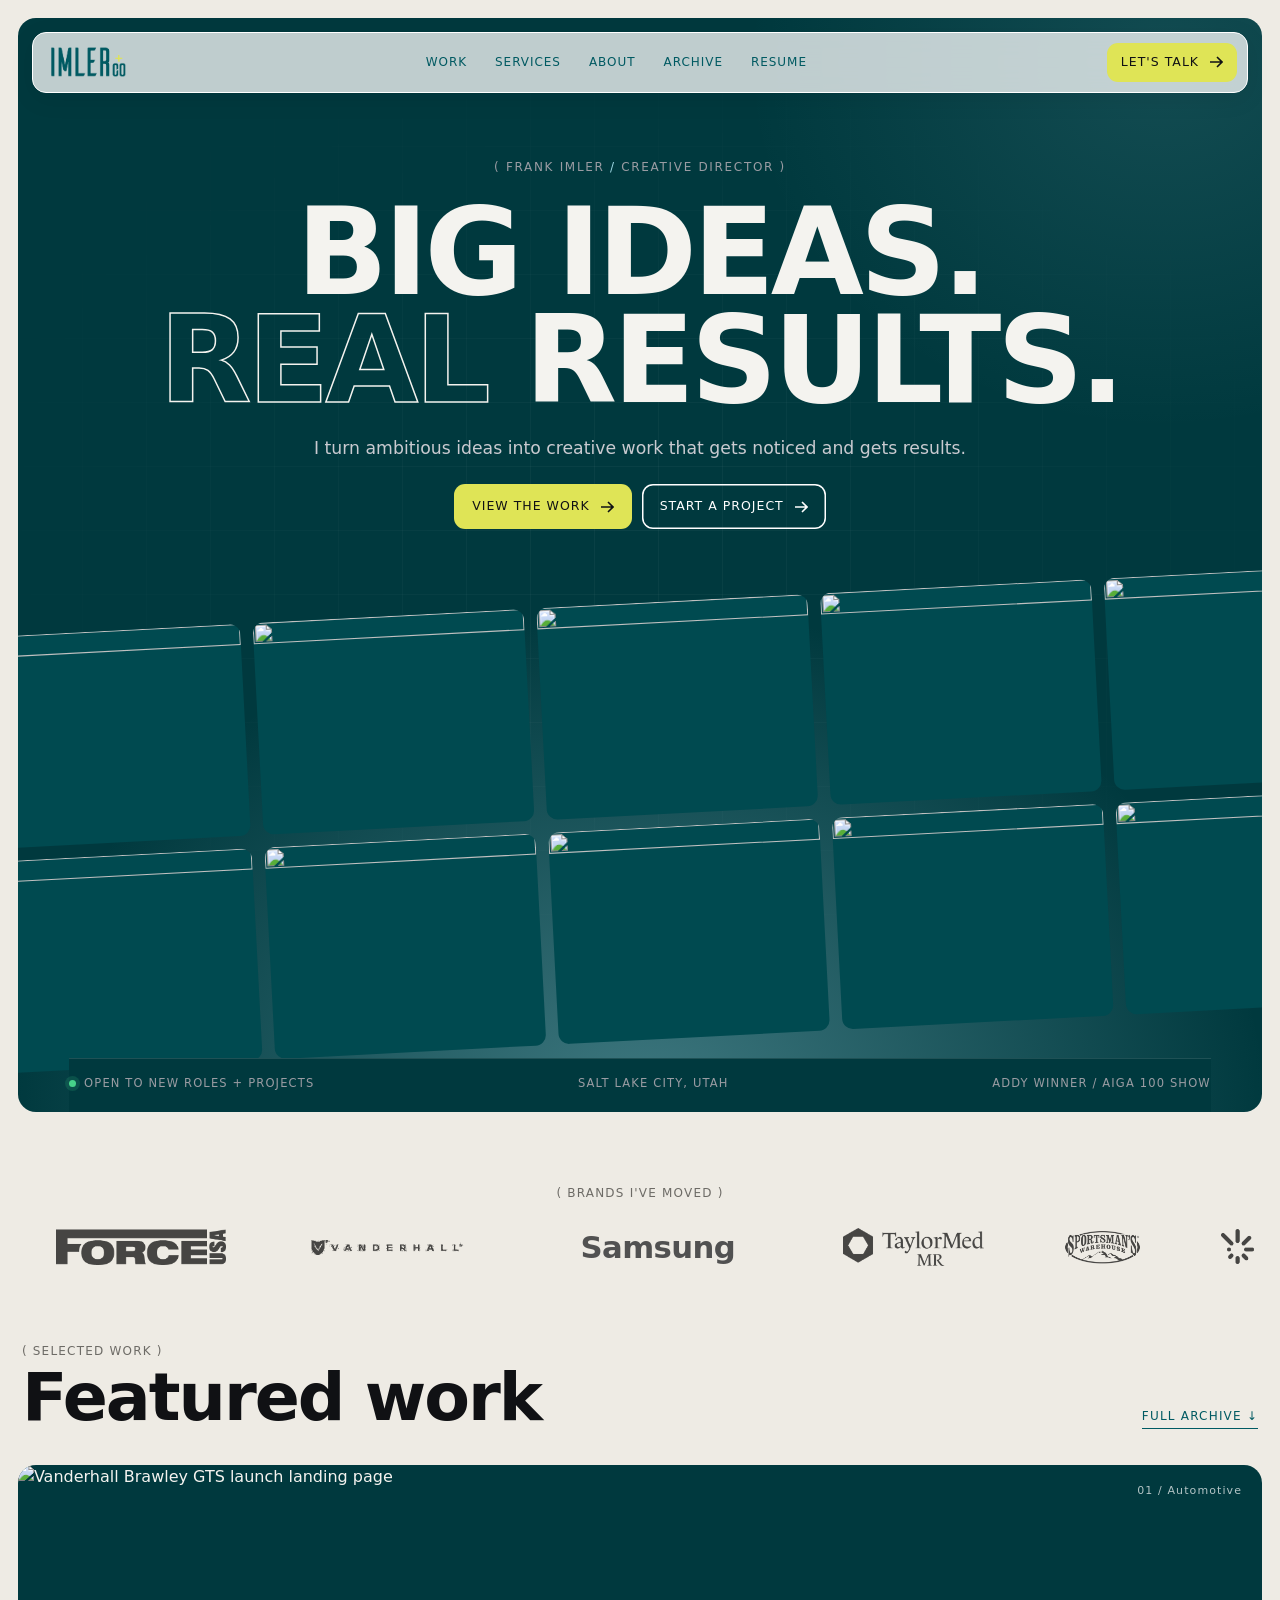
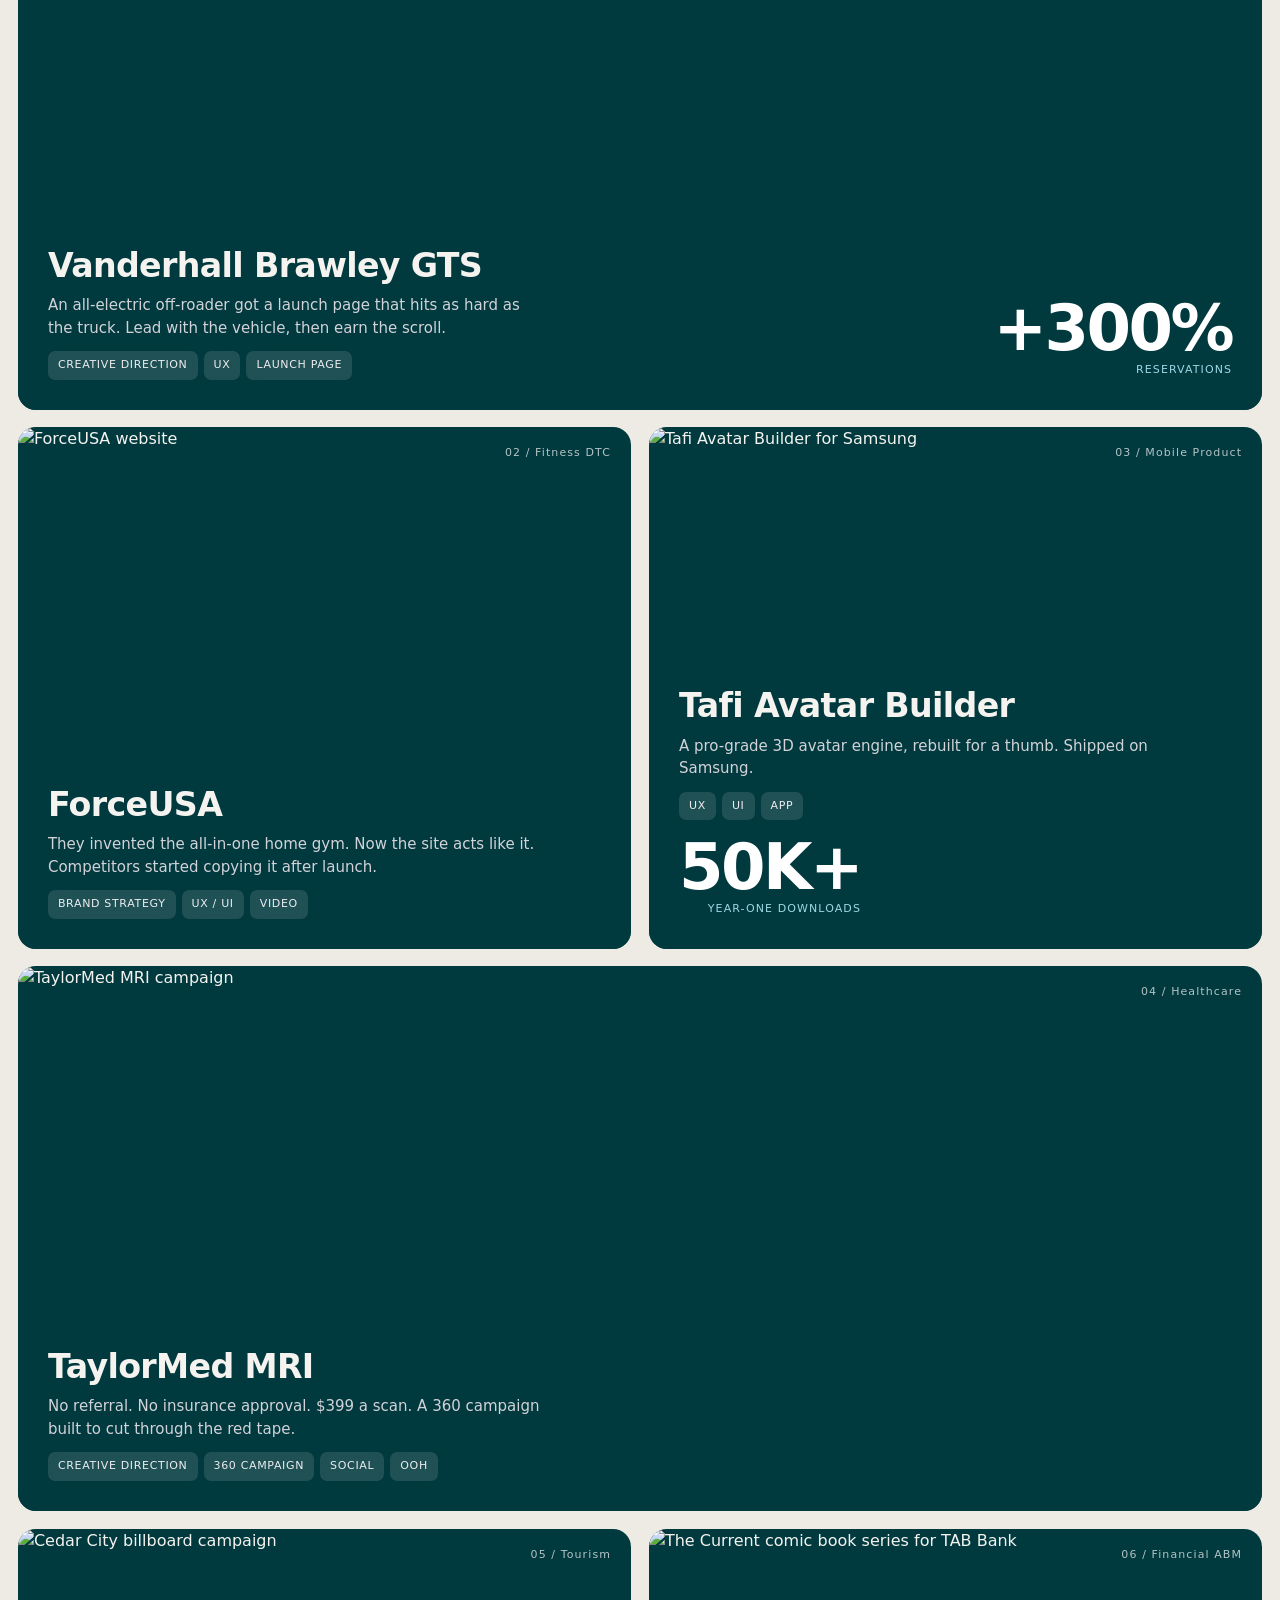
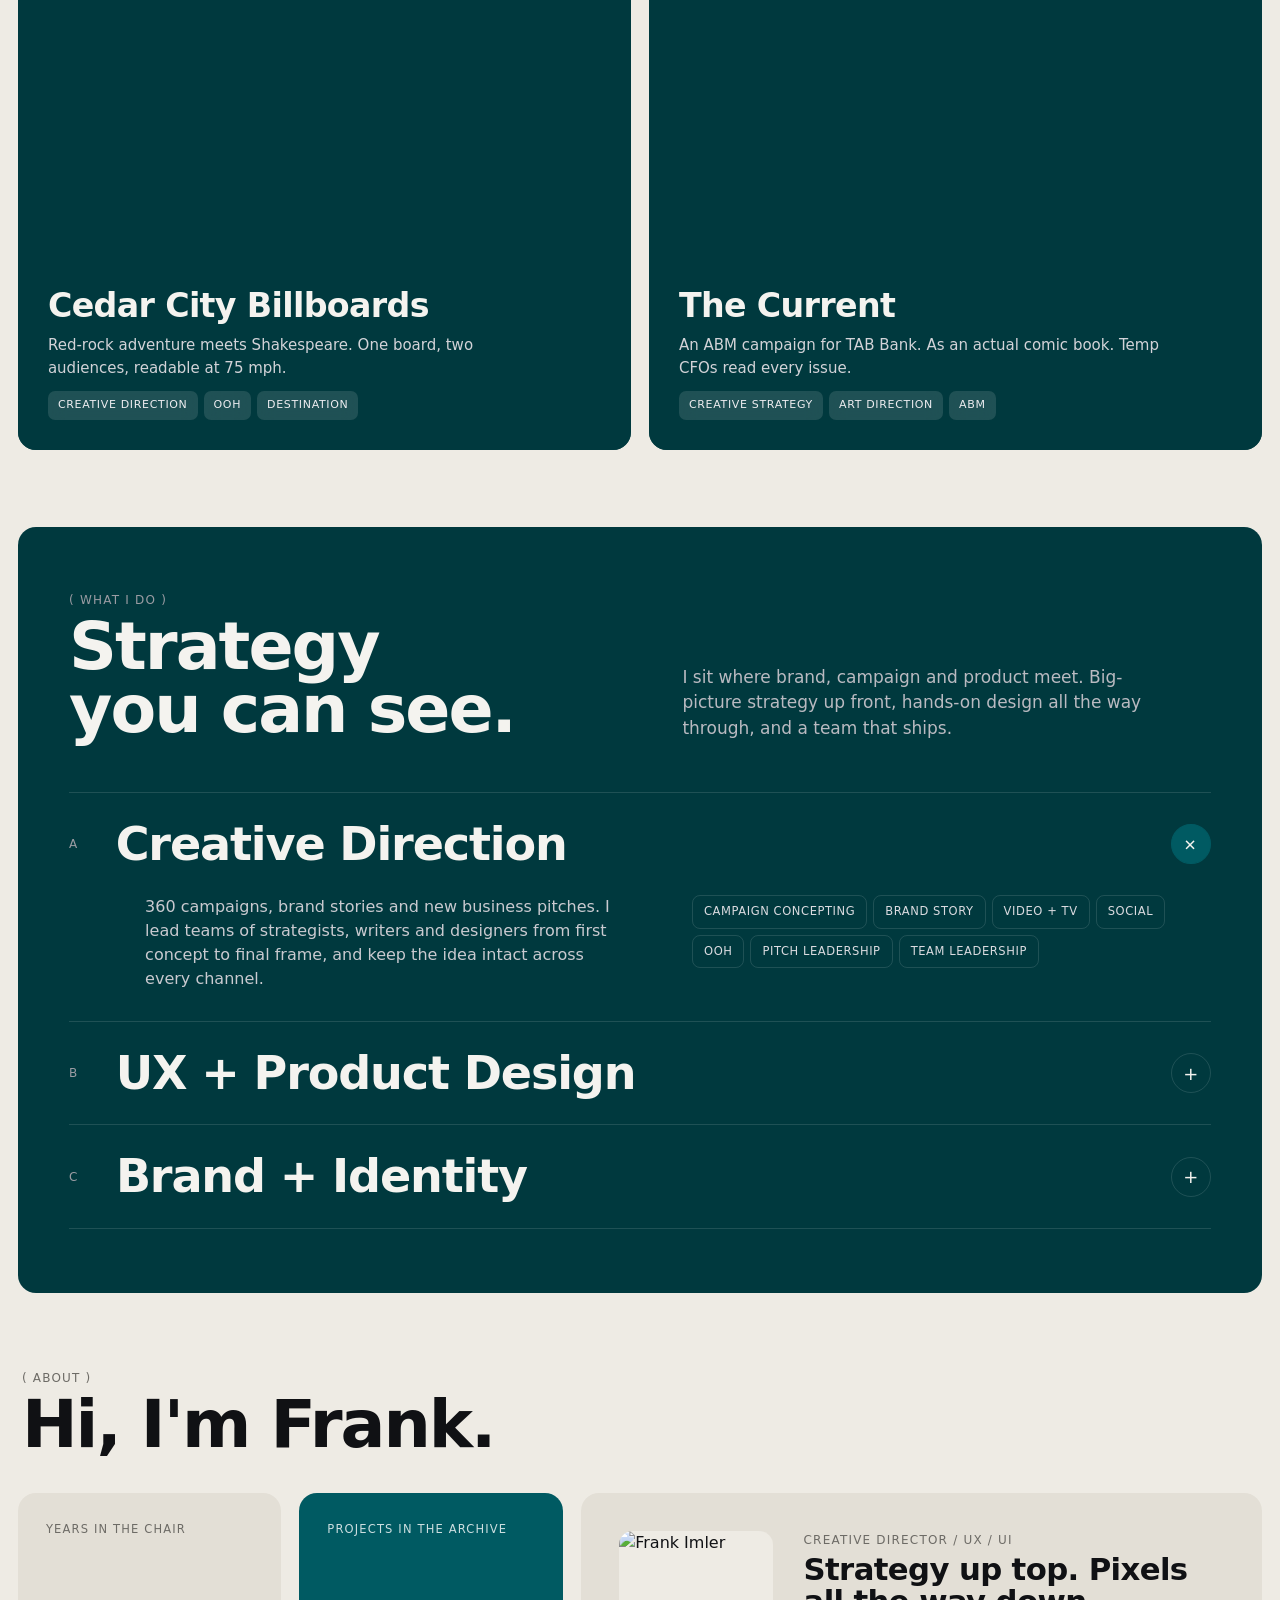
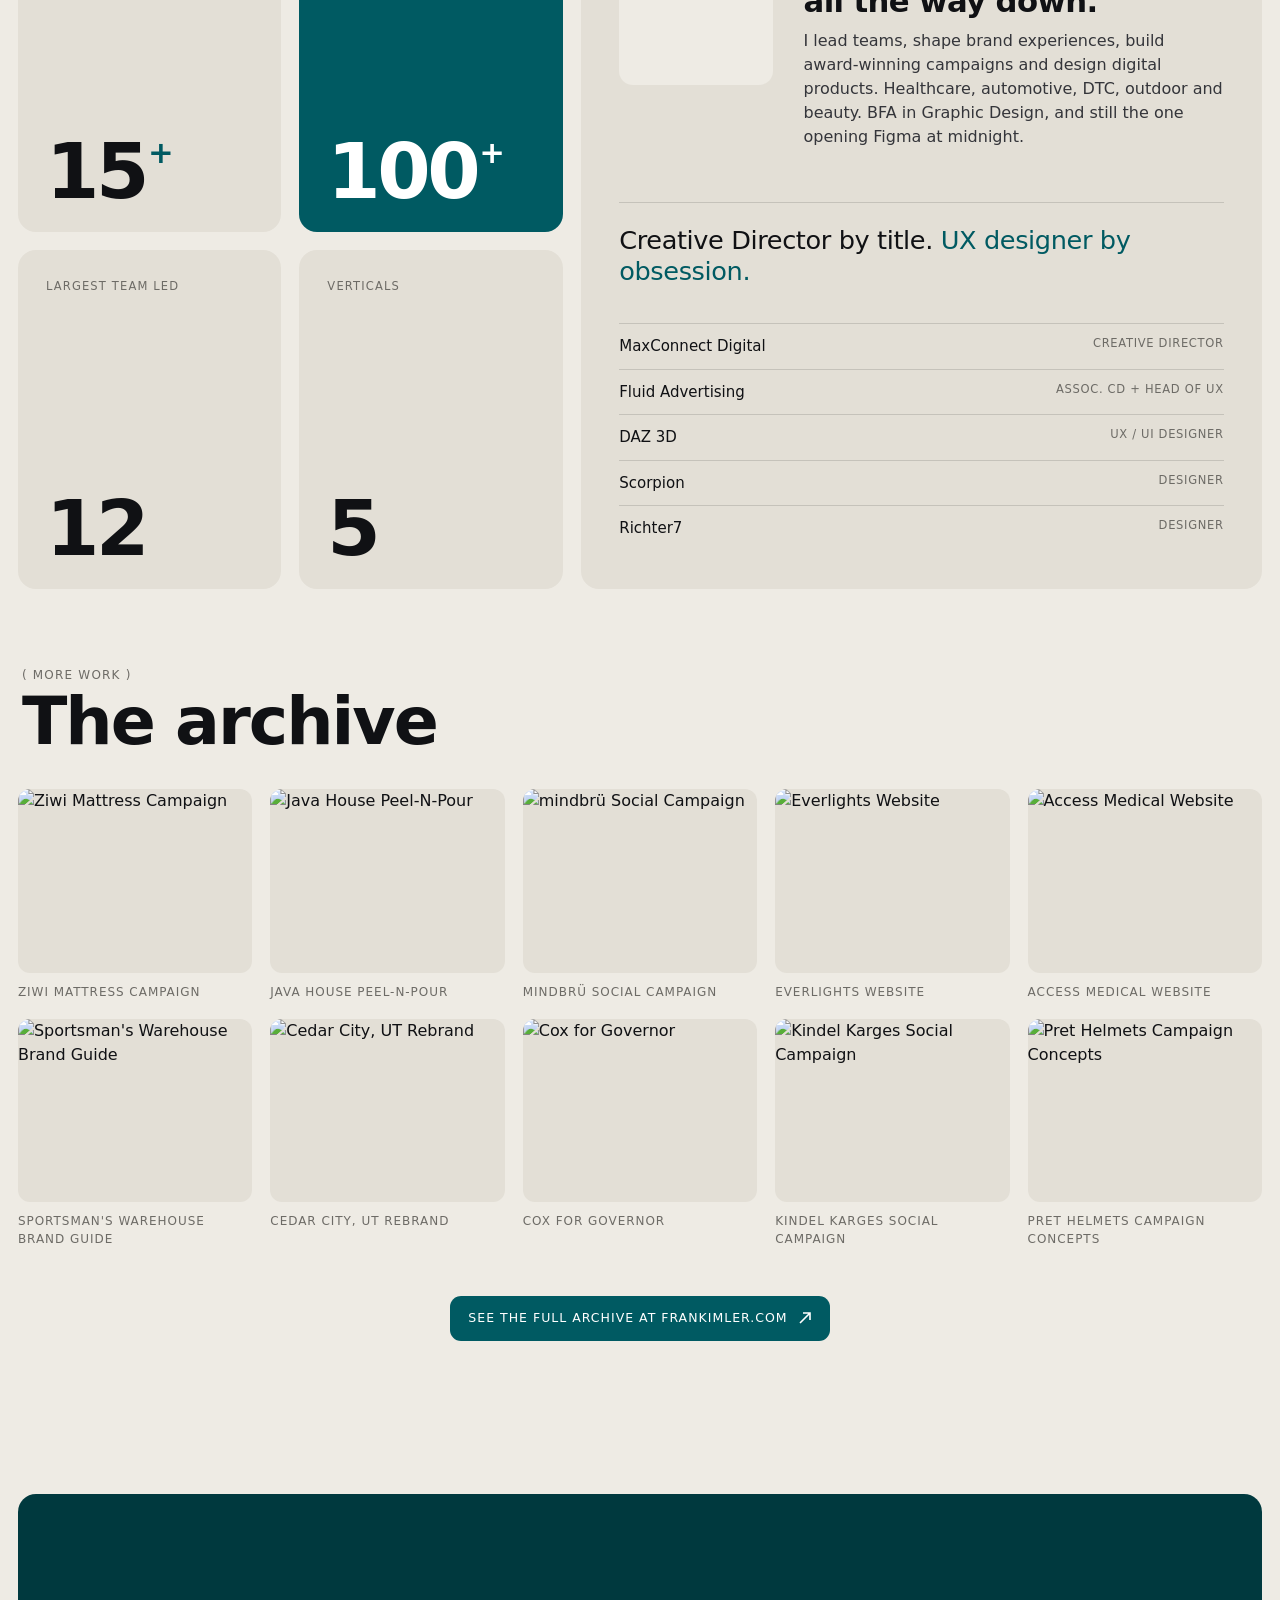
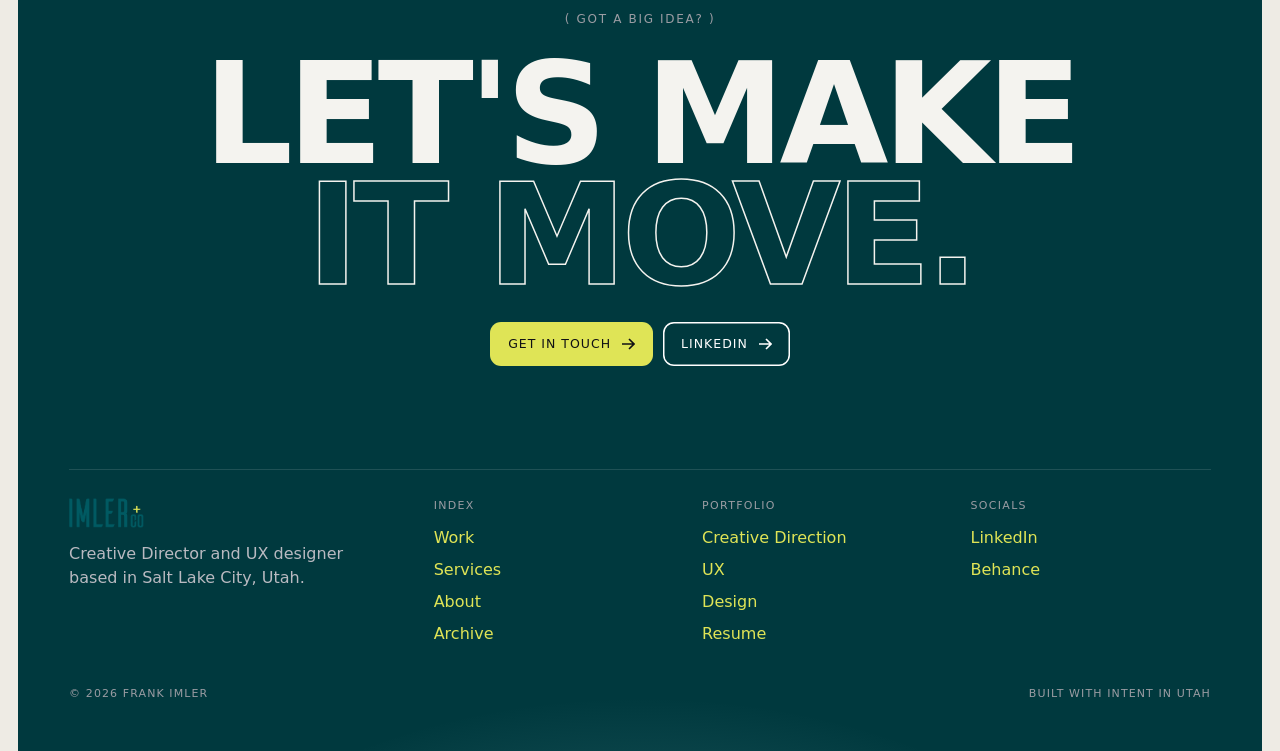
==== index.html @ 2531952c "added logo files and the code to link them" ====
<!doctype html>
<html lang="en">
<head>
<meta charset="utf-8">
<meta name="viewport" content="width=device-width, initial-scale=1, viewport-fit=cover">
<meta name="description" content="Frank Imler is a Creative Director and UX designer in Salt Lake City, Utah. 15 years of campaigns, brands and digital products that get noticed and get results.">
<meta property="og:title" content="Frank Imler | Creative Director">
<meta property="og:description" content="Creative Director by title. UX designer by obsession.">
<meta property="og:image" content="https://cdn.myportfolio.com/65f6d075-e6f2-4852-9a29-1ee21f913631/ee2ee1a8-1583-4fbf-bd57-a104ac03a319_rw_3840.png?h=fe2b06611091da2abce0e23ac92677e2">
<meta property="og:url" content="https://imler.co/">
<meta name="twitter:card" content="summary_large_image">
<link rel="canonical" href="https://imler.co/">
<title>Frank Imler | Creative Director</title>
<link rel="stylesheet" href="https://use.typekit.net/dma4zju.css">
<link rel="stylesheet" href="styles.css">
</head>
<body>

<div class="wrap">

<!-- NAV -->
<nav class="nav" aria-label="Primary">
  <a href="#top" class="logo"><img src="imlerco_logo.png" alt="Imler + Co"></a>
  <ul>
    <li><a href="#work">Work</a></li>
    <li><a href="#services">Services</a></li>
    <li><a href="#about">About</a></li>
    <li><a href="#archive">Archive</a></li>
    <li><a href="resume/">Resume</a></li>
  </ul>
  <div class="nav-right">
    <a class="btn btn-light" href="letstalk/">Let's talk <svg viewBox="0 0 14 14" fill="none"><path d="M1 7h12M8 2l5 5-5 5" stroke="currentColor" stroke-width="1.6"/></svg></a>
    <button class="menu-btn" type="button" aria-expanded="false" aria-controls="mnav" aria-label="Open menu"><span></span><span></span></button>
  </div>
  <div class="mnav" id="mnav">
    <a href="#work">Work</a>
    <a href="#archive">Archive</a>
    <a href="resume/">Resume</a>
  </div>
</nav>

<!-- HERO -->
<header class="hero" id="top">

  <div class="hero-copy">
    <div class="bracket">( Frank Imler <b>/</b> Creative Director )</div>
    <h1>Big ideas.<br><em>Real</em> results.</h1>
    <p class="hero-sub one-line">I turn ambitious ideas into creative work that gets noticed and gets results.</p>
    <div class="hero-ctas">
      <a class="btn btn-light" href="#work">View the work <svg viewBox="0 0 14 14" fill="none"><path d="M1 7h12M8 2l5 5-5 5" stroke="currentColor" stroke-width="1.6"/></svg></a>
      <a class="btn btn-outline" href="letstalk/">Start a project <svg viewBox="0 0 14 14" fill="none"><path d="M1 7h12M8 2l5 5-5 5" stroke="currentColor" stroke-width="1.6"/></svg></a>
    </div>
  </div>

  <div class="reel" aria-hidden="true">
    <div class="strip" id="stripA"></div>
    <div class="strip rev" id="stripB"></div>
  </div>

  <div class="hero-foot">
    <span><i class="dot"></i>Open to new roles + projects</span>
    <span>Salt Lake City, Utah</span>
    <span>ADDY Winner / AIGA 100 Show</span>
  </div>
</header>

<!-- CLIENTS -->
<section class="clients" aria-label="Clients">
  <div class="label">( Brands I've moved )</div>
  <div class="names" id="names"></div>
</section>

<!-- FEATURED -->
<section class="sec" id="work" style="padding-top:0">
  <div class="sec-head">
    <div><div class="label">( Selected work )</div><h2>Featured work</h2></div>
    <a class="link-arrow" href="#archive">Full archive ↓</a>
  </div>

  <div class="cards">
    <a class="card" href="vanderhall/">
      <img src="https://cdn.myportfolio.com/65f6d075-e6f2-4852-9a29-1ee21f913631/ee2ee1a8-1583-4fbf-bd57-a104ac03a319_rw_3840.png?h=fe2b06611091da2abce0e23ac92677e2" alt="Vanderhall Brawley GTS launch landing page">
      <span class="card-num">01 / Automotive</span>
      <div class="card-body">
        <div class="card-meta">
          <h3>Vanderhall Brawley GTS</h3>
          <p>An all-electric off-roader got a launch page that hits as hard as the truck. Lead with the vehicle, then earn the scroll.</p>
          <div class="tags"><span class="tag">Creative Direction</span><span class="tag">UX</span><span class="tag">Launch Page</span></div>
        </div>
        <div class="result"><b>+300%</b><span>Reservations</span></div>
      </div>
    </a>

    <div class="pair">
      <a class="card" href="forceusa/">
        <img loading="lazy" src="https://cdn.myportfolio.com/65f6d075-e6f2-4852-9a29-1ee21f913631/74b49c06-86b9-4c7d-ae60-f8f215ef1e56_rw_3840.jpg?h=d9a8484be48aba2dc30fe5a6ae9ffe6d" alt="ForceUSA website">
        <span class="card-num">02 / Fitness DTC</span>
        <div class="card-body"><div class="card-meta">
          <h3>ForceUSA</h3>
          <p>They invented the all-in-one home gym. Now the site acts like it. Competitors started copying it after launch.</p>
          <div class="tags"><span class="tag">Brand Strategy</span><span class="tag">UX / UI</span><span class="tag">Video</span></div>
        </div></div>
      </a>
      <a class="card" href="tafi/">
        <img loading="lazy" src="https://cdn.myportfolio.com/65f6d075-e6f2-4852-9a29-1ee21f913631/5c852998-623c-480f-b091-44adb7156472_rw_1920.png?h=8ed486d4b87af033de43b112541d01f6" alt="Tafi Avatar Builder for Samsung">
        <span class="card-num">03 / Mobile Product</span>
        <div class="card-body">
          <div class="card-meta">
            <h3>Tafi Avatar Builder</h3>
            <p>A pro-grade 3D avatar engine, rebuilt for a thumb. Shipped on Samsung.</p>
            <div class="tags"><span class="tag">UX</span><span class="tag">UI</span><span class="tag">App</span></div>
          </div>
          <div class="result"><b>50K+</b><span>Year-one downloads</span></div>
        </div>
      </a>
    </div>

    <a class="card" href="taylormed/">
      <img loading="lazy" src="https://cdn.myportfolio.com/65f6d075-e6f2-4852-9a29-1ee21f913631/819c0127-2d84-4428-8cc4-4a781ab9bc91_rw_3840.jpg?h=6d73da6df7bf751f792dd6ba2074abef" alt="TaylorMed MRI campaign">
      <span class="card-num">04 / Healthcare</span>
      <div class="card-body"><div class="card-meta">
        <h3>TaylorMed MRI</h3>
        <p>No referral. No insurance approval. $399 a scan. A 360 campaign built to cut through the red tape.</p>
        <div class="tags"><span class="tag">Creative Direction</span><span class="tag">360 Campaign</span><span class="tag">Social</span><span class="tag">OOH</span></div>
      </div></div>
    </a>

    <div class="pair">
      <a class="card" href="cedar-city/">
        <img loading="lazy" src="https://cdn.myportfolio.com/65f6d075-e6f2-4852-9a29-1ee21f913631/8cc8783a-9b95-4c05-8623-d133141d8556_rw_1920.jpg?h=723b184446f184aef2c7753ef27b7f37" alt="Cedar City billboard campaign">
        <span class="card-num">05 / Tourism</span>
        <div class="card-body"><div class="card-meta">
          <h3>Cedar City Billboards</h3>
          <p>Red-rock adventure meets Shakespeare. One board, two audiences, readable at 75 mph.</p>
          <div class="tags"><span class="tag">Creative Direction</span><span class="tag">OOH</span><span class="tag">Destination</span></div>
        </div></div>
      </a>
      <a class="card" href="the-current/">
        <img loading="lazy" src="https://cdn.myportfolio.com/65f6d075-e6f2-4852-9a29-1ee21f913631/51b61b88-f67f-4c26-a847-0f9741fdc1de_rw_3840.jpg?h=44bd0fc8c71895b6d9ca1bc9c299c052" alt="The Current comic book series for TAB Bank">
        <span class="card-num">06 / Financial ABM</span>
        <div class="card-body"><div class="card-meta">
          <h3>The Current</h3>
          <p>An ABM campaign for TAB Bank. As an actual comic book. Temp CFOs read every issue.</p>
          <div class="tags"><span class="tag">Creative Strategy</span><span class="tag">Art Direction</span><span class="tag">ABM</span></div>
        </div></div>
      </a>
    </div>
  </div>
</section>

<!-- SERVICES -->
<section class="services" id="services">
  <div class="svc-intro">
    <div><div class="label">( What I do )</div><h2>Strategy you can see.</h2></div>
    <p>I sit where brand, campaign and product meet. Big-picture strategy up front, hands-on design all the way through, and a team that ships.</p>
  </div>
  <div class="svc">
    <details open>
      <summary><span class="idx">A</span><h3>Creative Direction</h3><span class="plus" aria-hidden="true"></span></summary>
      <div class="svc-body">
        <p>360 campaigns, brand stories and new business pitches. I lead teams of strategists, writers and designers from first concept to final frame, and keep the idea intact across every channel.</p>
        <div class="caps"><span>Campaign Concepting</span><span>Brand Story</span><span>Video + TV</span><span>Social</span><span>OOH</span><span>Pitch Leadership</span><span>Team Leadership</span></div>
      </div>
    </details>
    <details>
      <summary><span class="idx">B</span><h3>UX + Product Design</h3><span class="plus" aria-hidden="true"></span></summary>
      <div class="svc-body">
        <p>Websites, apps and launch pages that make a business easier to understand, use and trust. Research first, then IA and wireframes, then UI that converts.</p>
        <div class="caps"><span>UX Research</span><span>Information Architecture</span><span>Wireframes</span><span>UI Design</span><span>Mobile Apps</span><span>Conversion</span></div>
      </div>
    </details>
    <details>
      <summary><span class="idx">C</span><h3>Brand + Identity</h3><span class="plus" aria-hidden="true"></span></summary>
      <div class="svc-body">
        <p>Logos, visual systems and brand guides built to scale, from a city rebrand to a national retailer's guidelines.</p>
        <div class="caps"><span>Identity</span><span>Visual Systems</span><span>Brand Guides</span><span>Packaging</span><span>Motion + Kinetic Type</span></div>
      </div>
    </details>
  </div>
</section>

<!-- ABOUT -->
<section class="sec" id="about">
  <div class="sec-head"><div><div class="label">( About )</div><h2>Hi, I'm Frank.</h2></div></div>
  <div class="about">
    <div class="stats">
      <div class="stat"><span>Years in the chair</span><b>15<sup>+</sup></b></div>
      <div class="stat accent"><span>Projects in the archive</span><b>100<sup>+</sup></b></div>
      <div class="stat"><span>Largest team led</span><b>12</b></div>
      <div class="stat"><span>Verticals</span><b>5</b></div>
    </div>
    <div class="bio">
      <img loading="lazy" src="https://cdn.myportfolio.com/65f6d075-e6f2-4852-9a29-1ee21f913631/983d845c-6261-4133-80e8-29589363e7a6_rw_3840.png?h=a3eac7e05aa65904dcb04225cd562825" alt="Frank Imler">
      <div>
        <div class="label">Creative Director / UX / UI</div>
        <h3>Strategy up top. Pixels all the way down.</h3>
        <p>I lead teams, shape brand experiences, build award-winning campaigns and design digital products. Healthcare, automotive, DTC, outdoor and beauty. BFA in Graphic Design, and still the one opening Figma at midnight.</p>
      </div>
      <blockquote>Creative Director by title. <em>UX designer by obsession.</em></blockquote>
      <div class="history">
        <div><span>MaxConnect Digital</span><span>Creative Director</span></div>
        <div><span>Fluid Advertising</span><span>Assoc. CD + Head of UX</span></div>
        <div><span>DAZ 3D</span><span>UX / UI Designer</span></div>
        <div><span>Scorpion</span><span>Designer</span></div>
        <div><span>Richter7</span><span>Designer</span></div>
      </div>
    </div>
  </div>
</section>

<!-- ARCHIVE -->
<section class="sec" id="archive" style="padding-top:0">
  <div class="sec-head">
    <div><div class="label">( More work )</div><h2>The archive</h2></div>
  </div>
  <div class="arch-grid">
    <figure><img loading="lazy" src="https://cdn.myportfolio.com/65f6d075-e6f2-4852-9a29-1ee21f913631/7c46453c-cf9e-4b06-9bfe-9cf22c67b23c_carw_202x158x5120.jpg?h=58bda9da4e921dc74d729e7e09792450" alt="Ziwi Mattress Campaign"><figcaption>Ziwi Mattress Campaign</figcaption></figure>
    <figure><img loading="lazy" src="https://cdn.myportfolio.com/65f6d075-e6f2-4852-9a29-1ee21f913631/d9965c88-48fd-4ebb-880c-fad925f49cd1_carw_202x158x5120.png?h=38f7a1243182d274d24a52d6c5568708" alt="Java House Peel-N-Pour"><figcaption>Java House Peel-N-Pour</figcaption></figure>
    <figure><img loading="lazy" src="https://cdn.myportfolio.com/65f6d075-e6f2-4852-9a29-1ee21f913631/4cdbfac2-a9d5-4d0d-8ce5-d5455098ace6_carw_202x158x5120.jpg?h=05fd33e5916164edd27f24fc3fb29141" alt="mindbrü Social Campaign"><figcaption>mindbrü Social Campaign</figcaption></figure>
    <figure><img loading="lazy" src="https://cdn.myportfolio.com/65f6d075-e6f2-4852-9a29-1ee21f913631/681bae63-31c6-4343-8611-cffbc6abb4e1_carw_202x158x5120.jpg?h=f5002ee92e9760514c9af2b0f097956e" alt="Everlights Website"><figcaption>Everlights Website</figcaption></figure>
    <figure><img loading="lazy" src="https://cdn.myportfolio.com/65f6d075-e6f2-4852-9a29-1ee21f913631/971ab7fc-999b-4a38-a0c7-12f7cf2f3130_carw_202x158x5120.jpg?h=d92f1e8fe1558d0e75db242eab92491e" alt="Access Medical Website"><figcaption>Access Medical Website</figcaption></figure>
    <figure><img loading="lazy" src="https://cdn.myportfolio.com/65f6d075-e6f2-4852-9a29-1ee21f913631/b6262cab-0d9b-41a9-90ad-61533541c852_carw_202x158x5120.jpg?h=c269ff82cc6652b5e27fd445c676581a" alt="Sportsman&#x27;s Warehouse Brand Guide"><figcaption>Sportsman&#x27;s Warehouse Brand Guide</figcaption></figure>
    <figure><img loading="lazy" src="https://cdn.myportfolio.com/65f6d075-e6f2-4852-9a29-1ee21f913631/9111e093-24dd-49d5-8a98-86c22dab118f_carw_202x158x5120.png?h=c76c52cadc8e18ef46aa555a7e3565c8" alt="Cedar City, UT Rebrand"><figcaption>Cedar City, UT Rebrand</figcaption></figure>
    <figure><img loading="lazy" src="https://cdn.myportfolio.com/65f6d075-e6f2-4852-9a29-1ee21f913631/4bafc22d-d0c8-415f-a18c-582cb2c12683_carw_202x158x5120.jpg?h=42d0e7ed9deea739544aea52eabf9267" alt="Cox for Governor"><figcaption>Cox for Governor</figcaption></figure>
    <figure><img loading="lazy" src="https://cdn.myportfolio.com/65f6d075-e6f2-4852-9a29-1ee21f913631/c231898c-4580-4652-8a7e-599ed05cc8fe_carw_202x158x5120.jpg?h=2a232b3ed040eb7fecafcef51a698747" alt="Kindel Karges Social Campaign"><figcaption>Kindel Karges Social Campaign</figcaption></figure>
    <figure><img loading="lazy" src="https://cdn.myportfolio.com/65f6d075-e6f2-4852-9a29-1ee21f913631/ff5cde4e-c417-4a52-afcc-477a6d11771c_carw_202x158x5120.jpg?h=d860a0c54fbbf492b97fe9260b0cbe52" alt="Pret Helmets Campaign Concepts"><figcaption>Pret Helmets Campaign Concepts</figcaption></figure>
  </div>
  <div class="arch-cta"><a class="btn" href="https://frankimler.com" target="_blank" rel="noopener">See the full archive at frankimler.com <svg viewBox="0 0 14 14" fill="none"><path d="M2 12L12 2M5 2h7v7" stroke="currentColor" stroke-width="1.6"/></svg></a></div>
</section>

<!-- CTA -->
<footer class="cta" id="contact">
  <div class="cta-big">
    <div class="bracket">( Got a big idea? )</div>
    <h2>Let's make<span>it move.</span></h2>
    <div class="hero-ctas">
      <a class="btn btn-light" href="letstalk/">Get in touch <svg viewBox="0 0 14 14" fill="none"><path d="M1 7h12M8 2l5 5-5 5" stroke="currentColor" stroke-width="1.6"/></svg></a>
      <a class="btn btn-outline" href="https://www.linkedin.com/in/fimler/" target="_blank" rel="noopener">LinkedIn <svg viewBox="0 0 14 14" fill="none"><path d="M1 7h12M8 2l5 5-5 5" stroke="currentColor" stroke-width="1.6"/></svg></a>
    </div>
  </div>
  <div class="foot">
    <div><a href="#top" class="logo" style="margin-bottom:14px"><img src="imlerco_logo.png" alt="Imler + Co"></a><p>Creative Director and UX designer based in Salt Lake City, Utah.</p></div>
    <div><h5>Index</h5><ul><li><a href="#work">Work</a></li><li><a href="#services">Services</a></li><li><a href="#about">About</a></li><li><a href="#archive">Archive</a></li></ul></div>
    <div><h5>Portfolio</h5><ul><li><a href="https://frankimler.myportfolio.com/work" target="_blank" rel="noopener">Creative Direction</a></li><li><a href="https://frankimler.myportfolio.com/ux" target="_blank" rel="noopener">UX</a></li><li><a href="https://frankimler.myportfolio.com/copy-of-creative-direction" target="_blank" rel="noopener">Design</a></li><li><a href="resume/">Resume</a></li></ul></div>
    <div><h5>Socials</h5><ul><li><a href="https://www.linkedin.com/in/fimler/" target="_blank" rel="noopener">LinkedIn</a></li><li><a href="https://www.behance.net/imler" target="_blank" rel="noopener">Behance</a></li></ul></div>
  </div>
  <div class="copy"><span>© 2026 Frank Imler</span><span>Built with intent in Utah</span></div>
</footer>
</div>

<script>
const B='https://cdn.myportfolio.com/65f6d075-e6f2-4852-9a29-1ee21f913631/';
const S='https://frankimler.myportfolio.com/';
const C='_carw_202x158x5120.';
// [slug, title, uuid, ext, hash]
const CD=[
["ziwi-mattress-campaign","Ziwi Mattress Campaign","7c46453c-cf9e-4b06-9bfe-9cf22c67b23c","jpg","58bda9da4e921dc74d729e7e09792450"],
["taylormed-social-campaign","TaylorMed Social Campaign","c7d4f11a-fb6b-44cb-ae3f-8fa3402159ea","jpg","dff6e0eebf33fcf16665a8e078d332bc"],
["kindle-karges-social-campaign","Kindel Karges Social Campaign","c231898c-4580-4652-8a7e-599ed05cc8fe","jpg","2a232b3ed040eb7fecafcef51a698747"],
["western-awakenings-social-campaign","Western Awakenings Social Campaign","bfd1876b-2d7e-4870-a26f-670514ef511f","jpg","831bb7ecf35f7bc40789d3246c0ab027"],
["mindbru","mindbrü Social Campaign","4cdbfac2-a9d5-4d0d-8ce5-d5455098ace6","jpg","05fd33e5916164edd27f24fc3fb29141"],
["relyte-campaign","ReLyte Campaign","afd8e4e7-f1e8-43cf-b9dc-256a23dbec97","jpg","2d4f3f7be7f8989998097b9094a488b0"],
["java-house-peel-n-pour","Java House Peel-N-Pour","d9965c88-48fd-4ebb-880c-fad925f49cd1","png","38f7a1243182d274d24a52d6c5568708"],
["riverton-chevy-river-video","Riverton Chevy River Video","2d67a462-5dd3-4a98-9ff0-41f4bbbbf001","png","faf8796dfe4954ec4afdc0ed12235771"],
["idaho-asphalt-legacy-video","Idaho Asphalt Legacy Video","e807d33f-f485-4d1c-b3bf-31a23db00947","png","d1b0ecfb9ca51f5a4654075240e15fe0"],
["acrd-lawsuit-video","ACRD Lawsuit Video","faa4fa93-c3ae-4f06-bb46-aa63abca2ba6","png","36a6eab17d990b292b6ae238a2529619"],
["a-core-50th","A-Core 50th","5e0dcfad-7198-4ee5-9374-6cb562a87355","png","f39d7c1a410ab95423e1bf9894fd8434"],
["cedar-city-billboards","Cedar City Billboards","48f754d2-166c-4b7b-a7f2-f550ad44d0a1","jpg","a969e203e50c1bcbcfa6f4cf09fb78d1"],
["defy-couch-spots","Defy Couch Spots","bfa25b36-cad1-41fa-9e2d-cfbb423ea152","png","afc0e46fecb01fa50c62730ae9694c25"],
["ed-kenley-rhinocebear","Ed Kenley Rhinocebear","3eb4178f-dfd8-47c0-bab8-cce34d3d3464","png","fe534822a1586c7a4279594c810a22d6"],
["utah-works","Utah Works","f4d0613e-6854-4d53-84ac-959821cc3bcd","jpg","6ad5b41bbe2e377074df68a65a412bab"],
["sportsmans-warehouse-hunting-video","Sportsman's Warehouse Hunting Video","1c72da03-4ff1-41a2-b7de-a4a9fa110ffa","png","004ff7a6dfc8f2f94b47cd61af3cd3dd"],
["pret-helmets-campaign-concepts","Pret Helmets Campaign Concepts","ff5cde4e-c417-4a52-afcc-477a6d11771c","jpg","d860a0c54fbbf492b97fe9260b0cbe52"],
["creminelli-campaign-concepts","Creminelli Campaign Concepts","4bc42821-3a61-4a63-8952-1420e8f5ca82","jpg","71bb63009dda12ef605eda79cffdf6d8"],
["snowbasin-proposal","Snowbasin Proposal","0429bac0-0438-4b70-a462-c78d4236aec9","jpg","fde56512bc656539b24de8a4cbcc6d89"],
["outdoor-innovation-show-ad-concepts","Outdoor Innovation Show Ad Concepts","8f29d560-f8cb-40ec-ac53-a9a39d8a4a24","jpg","bf8eda2e8db62a59762ff1af891f61a8"],
["ed-kenley-ford-2017-billboards","Ed Kenley Ford 2017 Billboards","731e0684-a58f-4e5a-a384-00c1c01e0403","png","1f79c1791a068450cac2678ed45b8642"],
["ed-kenley-ford-advertising-1","Ed Kenley Ford Advertising","bc96eb19-7ac4-457d-9fea-e741432db0dc","png","195889d727b61011674ec9eef1a25057"],
["ed-kenley-ford-2017-tv-campaign","Ed Kenley Ford 2017 TV Campaign","efde01bc-720d-45ac-989e-6e548330cd06","png","dcc70d9688f5460b335cc19ad8182747"],
["ed-kenley-ford-2016-tv-spots","Ed Kenley Ford 2016 TV Spots","f29a2219-3e5c-4e61-b50c-cc7e2aa9a7d6","png","2eca37477aeb9cdbd3aaa420585aae39"],
["klymit-2015-ad-campaign","Klymit 2015 Ad Campaign","9d12dd2b-e879-477b-a1a7-b9af6935100c","jpg","37a076463f56860ac042b50c5943850f"],
["advancedcfo-ad","AdvancedCFO Ad","e99c70ee-80c8-4af4-918c-cb79f749692c","jpg","87a45a6fa09e17aa5515c33ad489f3eb"],
["ed-kenley-ford-2015-billboards","Ed Kenley Ford 2015 Billboards","54412a36-0cb2-4a76-a9d7-ed70a3967431","jpg","7b3c9a689f143fd859c6bb5df24ebf58"],
["ed-kenley-ford-bus-ads","Ed Kenley Ford Bus Ads","4643d56d-b4fb-4f22-8e43-01d6f3e744c4","jpg","aec58f9c03e2a8c018c544be48e92f54"],
["ed-kenley-ford-2015-tv","Ed Kenley Ford 2015 TV","9b0b4836-329c-4363-b9f5-bdb9392530e6","png","86ec12fa69594c07cbc0c7ba260bccbf"],
["ed-kenley-ford-non-combative-dealer","Ed Kenley Ford: Non-combative Dealer","8a5d8045-6ee6-4488-bfcc-fa5f6f8a8727","png","8db9c679c1bd29dd639235b46807bbac"],
["ed-kenley-ford-billboards","Ed Kenley Ford Billboards","0b2d4900-bfa5-46f1-b0c3-8e70853bc46a","jpg","d3a481560cb7d71c90e3566ed568c852"],
["ed-kenley-ford-advertising","Ed Kenley Ford Print","065ca5da-9dc4-4b80-9495-6f53260dc946","jpg","89ef491364fb863ad337c4b3b7cc4df5"],
["ed-kenley-ford-cat-dog-tv-spots","Ed Kenley Ford Cat & Dog TV Spots","e40e7902-5e04-4fcb-ad83-a57b62f490b9","png","36500f06933957868a0c4cc7fdcd75c0"],
["utah-dwr-ice-fishing-promo","Utah DWR Ice Fishing Promo","7346cf06-8f35-45a6-9eb8-a14559ac819d","png","9e951eee30cf604bf4fc03941975d0b9"]];
const UX=[
["brawley-lp","Vanderhall Brawley GTS Launch Page","d23f68f3-906f-481a-a055-43f3debd9976","png","958e98754a0ebeafc620262663aecaba"],
["forceusa-website","ForceUSA Website","e2e7b06f-bb46-421b-9f29-9cff6436f39d","jpg","cc15d2751915dc16df7234f7a42754c9"],
["everlights-website","Everlights Website","681bae63-31c6-4343-8611-cffbc6abb4e1","jpg","f5002ee92e9760514c9af2b0f097956e"],
["access-medical-website","Access Medical Website","971ab7fc-999b-4a38-a0c7-12f7cf2f3130","jpg","d92f1e8fe1558d0e75db242eab92491e"],
["mid-america-catastrophe-services-website","Mid-America Catastrophe Services","545c5f8f-e1e8-4304-9ef1-06e7b7ee68da","jpg","6628f4a47c07eb89cf14aeda47bde798"],
["rk-hunting-website","R&K Hunting Website","19643032-e145-41b6-a602-fcbff32f7004","jpg","46be7111e4003cb0b5211f60e31f4176"],
["rooftek-website","RoofTek Website","66a0967a-08df-43b6-9040-a5e9ff2c9588","jpg","4c2bfcd15429e10aec908e2471843b88"],
["ready-room","Ready Room","e05cbe41-fb24-492c-96e8-cf7081e103f4","png","3bee606f45cb15b284a83f6916b238ae"],
["scorpu-scorpion-university","ScorpU: Scorpion University","9b161141-fc90-42af-a059-0eff13887168","png","364ec170e5b961cd4d54ee86facb74ed"],
["daz-studio","Daz Studio","b2a4f53f-b956-4099-9b99-676a7ebec8d3","png","4a47c8ea5105cc5eea75fe3890682fc8"],
["tafi-astra-sdk-avatar-builder","Tafi ASTRA SDK Avatar Builder","67643f99-0ebb-4978-95fc-5031ff896bc3","png","887a3af203bd896416b05831f9b38700"],
["daz-nft-marketplace","Daz NFT Marketplace","c6bfbff3-7217-415d-b5b4-e30ff94d73c1","png","c7e62205aa60366852d93f91df3a0493"],
["install-manager","Install Manager","e5c408c9-5c07-4eb3-ad44-ce62c45b67d5","png","01dc916557341be76904d7d3fa3182cd"],
["vicinity-app","Vicinity App","91b90f14-0dab-48ba-b1de-9eaa1e1b5439","jpeg","d5cd0ac9f5ad5bca2e829ddefe452f92"],
["utah-works-website","Utah Works Website","64ff9031-e965-40f6-ba42-e921e93a2db5","jpg","7fb140f3acba6cef8ed4380d20ed724e"],
["cox-for-governor","Cox for Governor","4bafc22d-d0c8-415f-a18c-582cb2c12683","jpg","42d0e7ed9deea739544aea52eabf9267"],
["professional-artist-submission-system","Professional Artist Submission System","e4e6ab49-f020-4269-abe1-f601c370629d","png","0a996de747a75f0da0aa5aae3590e128"],
["pret-helmets-website","Pret Helmets Website","498a3f9c-fd63-41ee-94ae-e8358888c62b","jpg","e5c4f408b0b733f77ae7005d13c3c099"],
["nft-collection-management-system","NFT Collection Management System","3fab5458-f8ed-4927-b10a-b3d9591e387b","png","76ef940e2078a165f7fbed02f1238bc3"],
["fluid-untamed-website-design","Fluid Untamed Website","c46a7c0e-76f5-4ee7-8cb6-c2d945623acc","jpg","c31ee1de698e4c4764aaca781e4dd561"],
["the-nickles-group-website","The Nickles Group Website","1e1d73c6-c651-4906-a5ca-0484623558f6","jpg","0895ad9f3998bf6cf8745763ebf93f24"],
["advanced-cfo-website","Advanced CFO Website","6d53386a-7d2d-40f2-85d2-f6673713577a","png","6c5a3ed4862b120dc7e5628c1616738e"],
["morgan-asphalt-website","Morgan Asphalt Website","4c5bdc76-1081-4570-b623-e4959fae7e92","jpg","4d98e65a29ceb6a22c345bf84337362e"],
["sabin-holdings-website","Sabin Holdings Website","289bae96-52ef-440f-b6a2-6ab3049f76cb","png","9254751ace22b0d6123cce620b564212"],
["voices-of-vascular-website","Voices of Vascular Website","6de84209-dbe8-4356-96ea-32fbd6a51e10","jpg","1e31a32a7bee7bb869b0cd610289e1bf"],
["kane-county-website","Kane County Website","ba0aac9f-7a8d-472c-a94e-ddc183365acb","jpg","0653dae3e6f5c8110843802d07664924"],
["sabin-childrens-foundation-website","Sabin Children's Foundation Website","832af241-f18c-47ff-a4cf-54046efdaa32","png","4c1fec0fb695d214057b728e946fedbd"],
["cedar-city-ut-website","Cedar City, UT Website","48ff39cb-be91-4d93-9467-55c1067bf0db","jpg","4c0507e0e2076ffef7b1f54873e8b244"],
["excel-centre-website","Excel Centre Website","c68a2a49-ef11-45aa-977d-28b784c3b31f","png","e0f8dfcae49b82b2c0377c5ff43ba894"],
["pro-image-sports-website","Pro Image Sports Website","fa4dd166-63ac-4d5d-8666-6fc6b3deec3c","png","b5282f874a58138a09ab21944f8e6c22"],
["ui-initial-pitch","UI Initial Pitch","5c02d5b9-2caa-4482-a8e0-e8454d12c6fa","jpg","e2d8b4788df2216d7d8101ceae24037c"],
["shipley-associates-website","Shipley Associates Website","83c261c0-cef5-4f8c-8d31-642703f470c3","jpg","bbe1da5297f2a3e74b8d26b164821eca"],
["verti-block-website","Verti-Block Website","290114b2-e31a-4e37-818b-95cd5bd974cd","png","825639db6f7dbd3277d5d484d1507a59"],
["cole-west-home-website","Cole West Home Website","1ea794be-3dee-4610-b187-11d5b76fd2d7","png","f0e5cd268349da05ba27bb43c7e4f80a"],
["mti-website","MTI Website","87ce38b4-bc84-4c9f-99b6-4e68f9b07f41","png","4985176f56f9613ced19b14c026be3dd"],
["pure-hearing-website-design","Pure Hearing Website","96f82db1-2740-414f-93c6-f76d1cbfd02f","png","81a17b6739f9d48591b79661d06a8d3d"],
["steton-website","Steton Website","33c32f9b-ac81-4833-a5a4-a0fe462e572b","png","c244a521af891fe95d2f0f97390ecb11"],
["delta-stone-website","Delta Stone Website","81d8e368-c647-4480-9d5b-4cb8f40f7719","png","169d8a00cb11cfaf684e1e5cf30db3c1"],
["integrated-wealth-strategies","Integrated Wealth Strategies","89f4feb6-221b-4ce7-81db-51c479d62a98","jpg","8f7fb4c63d1722862e2794a86e4e8af4"],
["getfluid-website","GetFluid Website","98d51fea-9c2a-4ec0-9c56-800e6bd9539e","jpg","18cd248b520fb64d08b722233a603600"],
["landesk-website-redesign","LANDesk Website Redesign","330e6df2-92f7-4267-90dd-8d76c69b27a0","png","8605487334538b7dd9eaa7ae1a797815"],
["lashbrook-website","Lashbrook Website","64aea522-9806-4d35-a943-e5ea76474036","png","7dbf7893658842bb2a3ac25d4347c06f"],
["utah-governors-office-of-economic-development-website","Utah GOED Website","90b9a223-4ff1-419b-b39f-052a7b01e6dc","jpg","d665a38f3fec646687787089ae0fdbe3"],
["petrous-leadership-website","Petrous Leadership Website","dc3069b1-e464-45b3-8ea3-f43e5109d3f6","jpg","61f15e0b267a9a4b74a0295a40575859"],
["pikus-concrete-website","Pikus Concrete Website","b988e880-470f-4173-8ac6-250313bd5b74","jpg","846fcacfbace5bdfa17917ef7a5f0b31"]];
const DS=[
["cedar-city-ut-rebrand","Cedar City, UT Rebrand","9111e093-24dd-49d5-8a98-86c22dab118f","png","c76c52cadc8e18ef46aa555a7e3565c8"],
["sportsmans-warehouse-brand-guide","Sportsman's Warehouse Brand Guide","b6262cab-0d9b-41a9-90ad-61533541c852","jpg","c269ff82cc6652b5e27fd445c676581a"],
["excel-centre-logo","Excel Centre Logo","b8a8d969-5436-467b-9d5e-75b812809f26","jpg","0cb7ee2aea8daeee365d57a243a5632f"],
["stickers","Stickers","53203452-afea-48b6-a103-3c28ea1d6969","jpg","e6069857f0481e9f3cf6b5bacd94dd16"],
["the-current-comic-book-series","The Current Comic Book Series","b6886887-efe5-45f0-a110-4cecc9d57dd6","jpg","ac94eb0512d8fb5a2e66814c1a2f1ca6"],
["ben-dan-are-having-a-baby-poster-series","Ben & Dan Are Having a Baby Posters","05f4c28a-02f3-48cb-9351-1e545de1b650","jpg","0a5ca56586cb97e46f391ea908c27a1d"],
["outdoor-innovation-show-logo","Outdoor Innovation Show Logo","4e216f59-ac2b-4b3b-8b8b-8670e28283c2","jpg","3b8fb38b65eabd9741b5eca1410b210a"],
["advanced-cfo-animated-video","Advanced CFO Animated Video","8adfa81d-b214-4f9b-b997-ee78a91b97e4","png","89dea6eaab1fce9c8dadf9a5332be139"],
["aaf-utah-kickball-tournament-trading-card-invite","AAF Utah Kickball Trading Card Invite","26ce8cb5-a05e-469d-aaeb-75da379d6c68","jpg","836088b62f25bd04d013203267c2f7b8"],
["cr-england-one-logo","C.R. England One Logo","f3f5972d-e42f-49c8-b3c1-de86ffe69332","png","192e98f4efaf75434ea5145e3fa20d13"],
["shave-wave-logo-concepts","Shave Wave Logo Concepts","3b37fde2-69bb-4cbd-939b-0ac46d65576d","png","ca412031fc9d865d7659e4fe0ee5003b"],
["revgen-theme-and-creative","RevGen Theme and Creative","4614bd55-6d4f-4704-8a61-0a765d16d57b","jpg","c250a6d7826b07a78d02ae79050e2b35"],
["ed-kenley-ford-mall-window-graphics","Ed Kenley Ford Mall Window Graphics","27cdfe1e-3738-407d-82c2-05d70a5a6111","jpg","ed07c913e9014a08d92e7423c9013dbe"],
["mobius-virtual-foundry-branding","Mobius Virtual Foundry Branding","a4148cc8-914f-403b-8585-79c847f782bc","jpg","4f152e32f83384fe54c50dbf0e700b5c"],
["tempus-promotional-kinetic-typography-video","Tempus Kinetic Typography Video","62a0b099-1c9c-4c19-a9f5-ae1ee804fcec","png","5694c556c730a0a3e06cb9a944b161a9"],
["cap-utah-tv-spots","CAP Utah TV Spots","db0c4b52-d233-4878-b7f8-78e9af491486","png","8c73c88650ff721e00613b2f1ff9cf8b"],
["ucat-kinetic-typography","UCAT Kinetic Typography","a800bec7-f424-447f-8d2c-462214c6ce85","png","5fbef0d4d116d35f5e0c9d9e0e50cc93"],
["yak-hub-logos","Yak Hub Logos","03ede7af-c416-4314-b832-1f31b1267d49","jpg","d444989339ca9404abe0829cb304052f"],
["pikus-concrete-logo-redesign","Pikus Concrete Logo Redesign","020e31fd-67dc-4950-87f9-757e22d61a4f","jpg","033cf487ce3744da42cffc9c822237cf"],
["western-hydrovac-box","Western Hydrovac Box","aec03c33-c8ef-4eaa-b133-d79af54009d5","jpg","2741e798655aa62551cbf96a74d766a7"],
["petrous-leadership-logo-redesign","Petrous Leadership Logo Redesign","5e8d4495-75e9-4399-ba43-dedd032edcb2","jpg","615be8575f83acf3927cd72c4ff6f199"],
["ifsa-rebrand","IFSA Rebrand","3e1e5cd7-8161-442f-b5b0-c7934eaa31df","jpg","95755df8f76b5d46f111093e26561481"],
["university-federal-credit-union-sba-sales-collateral","UFCU SBA Sales Collateral","eed9f81d-7972-4bb1-b69e-d3d47036c5a7","jpg","6953eb85a209264dab7154bf70043990"],
["alex-autohaus","Alex AutoHaus","b37f3e98-9a5f-49e0-a0d8-048b2d96973d","jpg","7d53017deb7c4680f85a57709d0bf96b"]];

const img=p=>`${B}${p[2]}${C}${p[3]}?h=${p[4]}`;
const ALL=[
  ...UX.map(p=>({p,cat:"UX"})),
  ...CD.map(p=>({p,cat:"Creative Direction"})),
  ...DS.map(p=>({p,cat:"Design"}))
];

// hero reel
const pick=(arr,n,off)=>Array.from({length:n},(_,i)=>arr[(i*3+off)%arr.length]);
const reelA=pick([...UX.slice(0,20)],10,0), reelB=pick([...CD.slice(0,18),...DS.slice(0,8)],10,1);
const fill=(el,list)=>{const h=list.map(p=>`<img src="${img(p)}" alt="" loading="lazy">`).join('');el.innerHTML=h+h;};
fill(document.getElementById('stripA'),reelA);fill(document.getElementById('stripB'),reelB);

// clients marquee
const logos=[["forceusa","ForceUSA"],["vanderhall","Vanderhall"],["samsung","Samsung"],["taylormed","TaylorMed MRI"],["sportsmans-warehouse","Sportsman's Warehouse"],["everlights","Everlights"],["java-house","Java House"],["tab-bank","TAB Bank"],["ziwi","Ziwi"],["cox-for-governor","Cox for Governor"],["utah-goed","Utah GOED"],["daz-3d","Daz 3D"],["klymit","Klymit"],["pret-helmets","Pret Helmets"],["access-medical","Access Medical"],["snowbasin","Snowbasin"]];
const N=document.getElementById('names');
N.innerHTML=[...logos,...logos].map(([f,n],i)=>`<span class="logo-item"${i>=logos.length?' aria-hidden="true"':''}><img src="logo-pngs/${f}.png" alt="${i<logos.length?n:''}" data-name="${n}" loading="lazy" decoding="async"></span>`).join('');
// if a logo file is missing, show the company name instead
N.querySelectorAll('img').forEach(im=>im.addEventListener('error',()=>{const t=document.createElement('span');t.className='logo-text';t.textContent=im.dataset.name;im.replaceWith(t);}));

</script>
<script src="nav.js" defer></script>
</body>
</html>
---- styles.css ----
/* Layout: framed dark hero panel on a paper ground, floating nav, full-bleed rounded case cards, index-style archive. Single committed look. */
:root{
  --paper:#EEEBE4;        /* page ground */
  --paper-2:#E3DFD6;      /* raised paper */
  --ink:#101114;          /* panels, text */
  --ink-2:#1B1D22;        /* raised ink */
  --panel:#00393e;        /* dark panels */
  --panel-2:#004a50;      /* raised panel */
  --glow:157,216,228;     /* #9dd8e4 as rgb, for gradients */
  --mute:#6D6B66;         /* secondary text on paper */
  --mute-ink:#9A9CA3;     /* secondary text on ink */
  --signal:#005a62;       /* teal accent: buttons + links */
  --signal-hot:#9dd8e4;   /* hover / accent on ink */
  --link:#dfe456;         /* links */
  --link-hover:#9dd8e4;   /* link hover */
  --line:rgba(16,17,20,.14);
  --line-ink:rgba(255,255,255,.12);
  --display:"franklin-gothic-urw",ui-sans-serif,system-ui,sans-serif;
  --body:"franklin-gothic-urw",ui-sans-serif,system-ui,sans-serif;
  --mono:"franklin-gothic-urw",ui-sans-serif,system-ui,sans-serif;
  --r:18px;
  --gut:clamp(10px,1.4vw,18px);
  color-scheme:light;
}
*{box-sizing:border-box}
html{scroll-behavior:smooth}
body{background:var(--paper);color:var(--ink);font-family:var(--body);font-size:16px;line-height:1.5;margin:0;padding-inline:var(--gut);padding-block:var(--gut) 0;-webkit-font-smoothing:antialiased;overflow-x:hidden}
a{color:inherit;text-decoration:none}
img{max-width:100%;display:block}
:focus-visible{outline:2px solid var(--signal);outline-offset:3px;border-radius:6px}
.mono{font-family:var(--mono);font-size:12px;letter-spacing:.08em;text-transform:uppercase}
.label{font-family:var(--mono);font-size:12px;letter-spacing:.1em;text-transform:uppercase;color:var(--mute)}
.wrap{max-width:1360px;margin-inline:auto}

/* ---------- HERO PANEL ---------- */
.hero{position:relative;background:var(--panel);color:#F4F3EF;border-radius:var(--r);overflow:hidden;isolation:isolate;padding:clamp(88px,11vw,140px) clamp(16px,4vw,56px) 0}
.hero::before{content:"";position:absolute;inset:-20% -10% auto;height:120%;z-index:-1;
  background:radial-gradient(60% 55% at 50% 100%,rgba(var(--glow),.4),transparent 70%),radial-gradient(40% 40% at 85% 20%,rgba(var(--glow),.12),transparent 70%)}
.hero::after{content:"";position:absolute;inset:0;z-index:-1;opacity:.35;
  background-image:linear-gradient(var(--line-ink) 1px,transparent 1px),linear-gradient(90deg,var(--line-ink) 1px,transparent 1px);background-size:64px 64px;
  mask-image:radial-gradient(70% 60% at 50% 45%,#000,transparent 80%)}

.nav{position:fixed;top:calc(var(--gut) + 14px);left:calc(var(--gut) + 14px);right:calc(var(--gut) + 14px);z-index:50;max-width:calc(1360px - 28px);margin-inline:auto;display:flex;align-items:center;justify-content:space-between;gap:12px;
  background:rgba(255,255,255,.75);backdrop-filter:blur(14px);-webkit-backdrop-filter:blur(14px);border:1px solid #fff;box-shadow:0 6px 24px rgba(16,17,20,.08);border-radius:14px;padding:10px 10px 10px 18px}
.logo{display:flex;align-items:center;gap:10px;font-family:var(--display);font-weight:800;font-stretch:112%;font-size:19px;letter-spacing:-.02em}
.logo img{display:block;height:30px;width:auto}
.logo i{width:26px;height:26px;border-radius:7px;background:var(--signal);display:grid;place-items:center;font-style:normal;font-size:12px;font-weight:900;color:#fff;font-stretch:100%}
.nav ul{display:flex;gap:4px;list-style:none;margin:0;padding:0}
.nav ul a{display:block;padding:8px 12px;border-radius:9px;font-family:var(--mono);font-size:12px;letter-spacing:.08em;text-transform:uppercase;color:var(--signal);transition:color .2s,background .2s}
.nav ul a:hover{color:var(--ink);background:rgba(0,90,98,.08)}
.btn{display:inline-flex;align-items:center;gap:10px;padding:13px 18px;border-radius:11px;font-family:var(--mono);font-size:12.5px;letter-spacing:.08em;text-transform:uppercase;font-weight:500;transition:transform .2s,background .2s,color .2s;white-space:nowrap;background:var(--signal);color:#fff}
.btn:hover{background:var(--signal-hot);color:var(--signal)}
.btn-light{background:var(--link);color:var(--ink)}
.btn-light:hover{background:var(--link-hover);color:var(--ink)}
.btn-outline{background:transparent;color:#fff;box-shadow:inset 0 0 0 1.5px #fff}
.btn-outline:hover{background:#fff;color:var(--ink)}
.btn svg{width:14px;height:14px;transition:transform .2s}
.btn:hover svg{transform:translateX(3px)}
.nav .btn{padding:10px 14px}
section[id]{scroll-margin-top:96px}
@media (max-width:860px){.nav ul{display:none}}

.hero-copy{text-align:center;max-width:1100px;margin-inline:auto;display:grid;justify-items:center;gap:22px}
.bracket{font-family:var(--mono);font-size:12px;letter-spacing:.14em;text-transform:uppercase;color:var(--mute-ink)}
.bracket b{color:var(--signal-hot);font-weight:500}
h1{font-family:var(--display);font-weight:800;font-stretch:118%;text-transform:uppercase;letter-spacing:-.035em;line-height:.9;margin:0;font-size:clamp(46px,9.4vw,148px);text-wrap:balance}
h1 em{font-style:normal;color:transparent;-webkit-text-stroke:1.5px #F4F3EF}
.hero-sub{max-width:52ch;color:#C9CAD0;font-size:clamp(16px,1.35vw,19px);margin:0}
.hero-ctas{display:flex;gap:10px;flex-wrap:wrap;justify-content:center}

.reel{margin:clamp(48px,7vw,88px) calc(-1 * clamp(16px,4vw,56px)) 0;display:grid;gap:12px;transform:rotate(-3deg) scale(1.06);transform-origin:center;padding-bottom:48px}
.strip{display:flex;gap:12px;width:max-content;animation:slide 70s linear infinite}
.strip.rev{animation-direction:reverse;animation-duration:85s}
.strip img{width:clamp(180px,20vw,280px);aspect-ratio:202/158;object-fit:cover;border-radius:10px;background:var(--panel-2)}
@keyframes slide{to{transform:translateX(-50%)}}

.hero-foot{position:relative;display:flex;justify-content:space-between;gap:16px;flex-wrap:wrap;padding:16px 0 20px;border-top:1px solid var(--line-ink);margin-top:-20px;background:var(--panel)}
.hero-foot span{font-family:var(--mono);font-size:11.5px;letter-spacing:.1em;text-transform:uppercase;color:var(--mute-ink)}
.dot{display:inline-block;width:7px;height:7px;border-radius:50%;background:#46D38A;margin-right:8px;box-shadow:0 0 0 4px rgba(70,211,138,.15)}

/* ---------- CLIENTS ---------- */
.clients{padding-block:clamp(40px,6vw,72px);overflow:hidden}
.clients .label{text-align:center;margin-bottom:22px}
.names{display:flex;width:max-content;animation:slide 50s linear infinite}
.names span{font-family:var(--display);font-weight:700;font-stretch:108%;font-size:clamp(26px,3.2vw,44px);letter-spacing:-.02em;padding-inline:clamp(18px,2.4vw,36px);white-space:nowrap;color:var(--ink)}
.names{align-items:center}
.names .logo-item{display:flex;align-items:center;padding-inline:clamp(22px,3vw,48px)}
.names .logo-item img{height:clamp(28px,3vw,42px);width:auto;max-width:170px;object-fit:contain;filter:brightness(0);opacity:.7;transition:filter .3s,opacity .3s}
.names .logo-item img:hover{filter:none;opacity:1}
.names .logo-text{font-family:var(--display);font-weight:700;font-size:clamp(22px,2.4vw,32px);letter-spacing:-.02em;white-space:nowrap;color:var(--ink);opacity:.7}

/* ---------- SECTION HEADS ---------- */
.sec{padding-block:clamp(40px,6vw,88px)}
.sec-head{display:flex;align-items:end;justify-content:space-between;gap:20px;flex-wrap:wrap;margin-bottom:clamp(20px,3vw,36px);padding-inline:4px}
h2{font-family:var(--display);font-weight:700;font-stretch:108%;letter-spacing:-.03em;line-height:.95;margin:6px 0 0;font-size:clamp(36px,5.2vw,76px);text-wrap:balance}
.link-arrow:hover{color:var(--ink)}
.link-arrow{color:var(--signal);display:inline-flex;align-items:center;gap:8px;font-family:var(--mono);font-size:12px;letter-spacing:.1em;text-transform:uppercase;border-bottom:1px solid currentColor;padding-bottom:3px}

/* ---------- FEATURED CARDS ---------- */
.cards{display:grid;gap:var(--gut)}
.card{position:relative;display:block;border-radius:var(--r);overflow:hidden;background:var(--panel);color:#F4F3EF;aspect-ratio:16/7;min-height:380px;max-width:100%}
.card img{position:absolute;inset:0;width:100%;height:100%;object-fit:cover;transition:transform 1.1s cubic-bezier(.2,.7,.2,1),filter .6s;filter:saturate(.95)}
.card:hover img{transform:scale(1.045)}
.card::after{content:"";position:absolute;inset:0;background:linear-gradient(180deg,rgba(0,57,62,0) 35%,rgba(0,57,62,.9) 100%)}
.card-body{position:absolute;left:0;right:0;bottom:0;z-index:2;display:flex;justify-content:space-between;align-items:end;gap:20px;flex-wrap:wrap;padding:clamp(18px,2.4vw,30px)}
.card-meta{display:grid;gap:12px;min-width:0}
.card h3{font-family:var(--display);font-weight:700;font-stretch:108%;letter-spacing:-.02em;font-size:clamp(24px,2.6vw,38px);line-height:1;margin:0}
.card p{margin:0;max-width:52ch;color:#D2D3D8;font-size:15px}
.tags{display:flex;gap:6px;flex-wrap:wrap}
.tag{font-family:var(--mono);font-size:11px;letter-spacing:.06em;text-transform:uppercase;padding:6px 10px;border-radius:7px;background:rgba(255,255,255,.12);backdrop-filter:blur(8px);color:#EDEDF0}
.result{text-align:right;flex-shrink:0}
.result b{display:block;font-family:var(--display);font-weight:800;font-stretch:118%;font-size:clamp(40px,5vw,72px);line-height:.85;letter-spacing:-.04em;color:#fff}
.result span{font-family:var(--mono);font-size:11px;letter-spacing:.1em;text-transform:uppercase;color:var(--signal-hot)}
.card-num{position:absolute;top:18px;right:20px;z-index:2;font-family:var(--mono);font-size:11px;letter-spacing:.1em;color:rgba(255,255,255,.7)}
.pair{display:grid;grid-template-columns:1fr 1fr;gap:var(--gut)}
.pair .card{aspect-ratio:4/3.4}
@media (max-width:760px){.card,.pair .card{aspect-ratio:auto;min-height:440px}.pair{grid-template-columns:1fr}.result{text-align:left}}

/* ---------- SERVICES ---------- */
.services{background:var(--panel);color:#F4F3EF;border-radius:var(--r);padding:clamp(28px,5vw,72px) clamp(18px,4vw,56px)}
.services .label{color:var(--mute-ink)}
.services h2{max-width:14ch}
.svc-intro{display:grid;grid-template-columns:1.1fr 1fr;gap:32px;align-items:end;margin-bottom:clamp(28px,4vw,56px)}
.svc-intro p{color:#B9BAC1;max-width:46ch;margin:0;font-size:17px}
.svc{border-top:1px solid var(--line-ink)}
.svc details{border-bottom:1px solid var(--line-ink)}
.svc summary{list-style:none;cursor:pointer;display:grid;grid-template-columns:auto 1fr auto;gap:clamp(14px,3vw,40px);align-items:center;padding-block:clamp(18px,2.4vw,28px)}
.svc summary::-webkit-details-marker{display:none}
.svc .idx{font-family:var(--mono);font-size:12px;color:var(--mute-ink)}
.svc h3{font-family:var(--display);font-weight:600;font-stretch:112%;letter-spacing:-.025em;font-size:clamp(26px,3.6vw,54px);margin:0;line-height:1;transition:color .25s}
.svc summary:hover h3{color:var(--signal-hot)}
.plus{width:40px;height:40px;border-radius:50%;border:1px solid var(--line-ink);display:grid;place-items:center;transition:transform .3s,background .3s}
.plus::before{content:"+";font-family:var(--mono);font-size:18px}
details[open] .plus{transform:rotate(45deg);background:var(--signal);border-color:var(--signal)}
.svc-body{display:grid;grid-template-columns:1fr 1fr;gap:28px;padding:0 0 30px clamp(40px,6vw,76px)}
.svc-body p{margin:0;color:#C9CAD0;max-width:48ch}
.caps{display:flex;flex-wrap:wrap;gap:6px;align-content:start}
.caps span{font-family:var(--mono);font-size:11.5px;letter-spacing:.05em;text-transform:uppercase;padding:7px 11px;border:1px solid var(--line-ink);border-radius:8px;color:#DADBE0}
@media (max-width:760px){.svc-intro,.svc-body{grid-template-columns:1fr}.svc-body{padding-left:0}}

/* ---------- STATS + ABOUT ---------- */
.about{display:grid;grid-template-columns:1fr 1.25fr;gap:var(--gut)}
.stats{display:grid;grid-template-columns:1fr 1fr;gap:var(--gut)}
.stat{background:var(--paper-2);border-radius:var(--r);padding:clamp(18px,2.2vw,28px);display:flex;flex-direction:column;justify-content:space-between;gap:28px;min-height:190px}
.stat b{font-family:var(--display);font-weight:800;font-stretch:118%;letter-spacing:-.045em;line-height:.85;font-size:clamp(52px,6vw,92px)}
.stat b sup{font-size:.4em;vertical-align:top;margin-left:2px;color:var(--signal)}
.stat span{font-family:var(--mono);font-size:11.5px;letter-spacing:.1em;text-transform:uppercase;color:var(--mute)}
.stat.accent{background:var(--signal);color:#fff}
.stat.accent span{color:rgba(255,255,255,.8)}
.stat.accent b sup{color:#fff}
.bio{background:var(--paper-2);border-radius:var(--r);padding:clamp(22px,3vw,40px);display:grid;grid-template-columns:auto 1fr;gap:clamp(18px,2.4vw,32px);align-content:start}
.bio img{width:clamp(110px,12vw,160px);aspect-ratio:1;object-fit:cover;border-radius:14px;background:var(--paper)}
.bio h3{font-family:var(--display);font-weight:700;font-stretch:108%;letter-spacing:-.02em;font-size:clamp(24px,2.4vw,32px);margin:4px 0 12px;line-height:1.05}
.bio p{margin:0 0 14px;max-width:58ch;color:#34353A}
.bio blockquote{grid-column:1/-1;margin:8px 0 0;padding-top:22px;border-top:1px solid var(--line);font-family:var(--display);font-weight:500;font-stretch:100%;font-size:clamp(20px,2vw,26px);letter-spacing:-.015em;line-height:1.2}
.bio blockquote em{font-style:normal;color:var(--signal)}
.history{grid-column:1/-1;display:grid;gap:0;margin-top:6px}
.history div{display:grid;grid-template-columns:1fr auto;gap:16px;padding-block:11px;border-top:1px solid var(--line);font-size:15px}
.history div span:last-child{font-family:var(--mono);font-size:11.5px;letter-spacing:.06em;text-transform:uppercase;color:var(--mute);text-align:right}
@media (max-width:960px){.about{grid-template-columns:1fr}}
@media (max-width:520px){.bio{grid-template-columns:1fr}}

/* ---------- ARCHIVE INDEX ---------- */
.filters{display:flex;gap:6px;flex-wrap:wrap}
.filters button{font-family:var(--mono);font-size:12px;letter-spacing:.08em;text-transform:uppercase;padding:10px 14px;border-radius:10px;border:1px solid var(--line);background:transparent;color:var(--ink);cursor:pointer;transition:background .2s,color .2s}
.filters button[aria-pressed="true"]{background:var(--ink);color:#F4F3EF;border-color:var(--ink)}
.filters button small{opacity:.55;margin-left:6px}
.index{border-top:1px solid var(--ink)}
.row{display:grid;grid-template-columns:84px 1fr auto 28px;gap:clamp(12px,2vw,28px);align-items:center;padding-block:12px;border-bottom:1px solid var(--line);transition:background .2s,padding .25s}
.row img{width:84px;aspect-ratio:202/158;object-fit:cover;border-radius:7px;background:var(--paper-2)}
.row h4{margin:0;font-family:var(--body);font-weight:600;font-stretch:104%;letter-spacing:-.015em;font-size:clamp(17px,1.7vw,23px);line-height:1.15;min-width:0}
.row .cat{font-family:var(--mono);font-size:11px;letter-spacing:.08em;text-transform:uppercase;color:var(--mute)}
.row .go{width:28px;height:28px;border-radius:50%;display:grid;place-items:center;transition:background .2s,color .2s}
.row .go svg{width:12px;height:12px}
.row:hover{background:var(--paper-2);padding-inline:12px}
.row:hover .go{background:var(--signal);color:#fff}
.more{display:flex;justify-content:center;padding-top:24px}
.more button{font-family:var(--mono);font-size:12px;letter-spacing:.1em;text-transform:uppercase;padding:13px 20px;border-radius:11px;border:1px solid var(--ink);background:transparent;color:var(--ink);cursor:pointer}
.more button:hover{background:var(--ink);color:#F4F3EF}
@media (max-width:560px){.row{grid-template-columns:64px 1fr 24px}.row img{width:64px}.row .cat{display:none}}

/* ---------- CTA + FOOTER ---------- */
.cta{position:relative;background:var(--panel);color:#F4F3EF;border-radius:var(--r) var(--r) 0 0;overflow:hidden;isolation:isolate;padding:clamp(56px,9vw,128px) clamp(18px,4vw,56px) clamp(28px,4vw,48px);margin-top:clamp(40px,6vw,88px)}
.cta::before{content:"";position:absolute;inset:auto -10% -40%;height:110%;z-index:-1;background:radial-gradient(55% 60% at 50% 100%,rgba(var(--glow),.4),transparent 70%)}
.cta-big{text-align:center;display:grid;justify-items:center;gap:26px}
.cta-big h2{font-weight:800;font-stretch:120%;text-transform:uppercase;letter-spacing:-.04em;font-size:clamp(52px,11vw,176px);line-height:.86;margin:0}
.cta-big h2 span{display:block;color:transparent;-webkit-text-stroke:1.5px #F4F3EF}
.foot{display:grid;grid-template-columns:1.4fr 1fr 1fr 1fr;gap:28px;margin-top:clamp(56px,8vw,110px);padding-top:28px;border-top:1px solid var(--line-ink)}
.foot h5{margin:0 0 12px;font-family:var(--body);font-size:11px;letter-spacing:.12em;text-transform:uppercase;color:var(--mute-ink);font-weight:400}
.foot ul{list-style:none;margin:0;padding:0;display:grid;gap:8px}
.foot a{color:var(--link);transition:color .2s}
.foot a:hover{color:var(--link-hover)}
.foot p{margin:0;color:#B9BAC1;max-width:32ch}
.copy{display:flex;justify-content:space-between;gap:12px;flex-wrap:wrap;margin-top:40px;font-family:var(--mono);font-size:11px;letter-spacing:.1em;text-transform:uppercase;color:var(--mute-ink)}
@media (max-width:760px){.foot{grid-template-columns:1fr 1fr}.foot > div:first-child{grid-column:1/-1}}

@media (prefers-reduced-motion:reduce){.strip,.names{animation:none}.card img{transition:none}html{scroll-behavior:auto}}

/* ---------- ARCHIVE GRID ---------- */
.arch-grid{display:grid;grid-template-columns:repeat(5,1fr);gap:var(--gut)}
.arch-grid figure{margin:0}
.arch-grid img{width:100%;aspect-ratio:202/158;object-fit:cover;border-radius:12px;background:var(--paper-2)}
.arch-grid figcaption{margin-top:10px;font-family:var(--mono);font-size:12px;letter-spacing:.08em;text-transform:uppercase;color:var(--mute)}
@media (max-width:1000px){.arch-grid{grid-template-columns:repeat(3,1fr)}}
@media (max-width:600px){.arch-grid{grid-template-columns:repeat(2,1fr)}}
.arch-cta{display:flex;justify-content:center;margin-top:clamp(28px,4vw,48px)}

/* ---------- INNER PAGES ---------- */
.page-hero{padding-bottom:clamp(48px,7vw,96px)}
.page-hero h1{font-size:clamp(40px,7vw,104px)}
.page-hero .tags{justify-content:center}
.cs-body{padding-block:clamp(40px,6vw,88px)}
.cs-text{max-width:760px;margin:0 auto clamp(36px,5vw,64px);font-size:clamp(17px,1.4vw,19px);line-height:1.6}
.cs-text h3{font-family:var(--display);font-weight:700;color:var(--signal);font-size:clamp(24px,2.4vw,32px);line-height:1.1;letter-spacing:-.01em;margin:1.4em 0 .4em}
.cs-text h3:first-child{margin-top:0}
.cs-text p{margin:0 0 1em}
.cs-text ul{margin:0 0 1em;padding-left:1.2em}
.cs-text li{margin-bottom:.6em}
.cs-img{max-width:1200px;margin:0 auto clamp(20px,3vw,32px);border-radius:var(--r);overflow:hidden;background:var(--paper-2)}
.cs-img img{width:100%}
.cs-grid{max-width:1200px;margin:0 auto clamp(36px,5vw,64px);columns:3;column-gap:var(--gut)}
.cs-grid img{width:100%;margin-bottom:var(--gut);border-radius:12px;break-inside:avoid;background:var(--paper-2)}
.cs-grid.phone{columns:5}
@media (max-width:800px){.cs-grid{columns:2}.cs-grid.phone{columns:3}}
.cs-text + .cs-img, .cs-grid + .cs-img{margin-top:0}
.cs-next{display:grid;grid-template-columns:1fr 1fr;gap:var(--gut);max-width:1200px;margin:0 auto clamp(40px,6vw,88px)}
.cs-next a{display:block;padding:clamp(20px,3vw,32px);border:1px solid var(--line);border-radius:var(--r);transition:background .2s,border-color .2s}
.cs-next a:hover{background:var(--paper-2);border-color:var(--signal)}
.cs-next a:last-child{text-align:right}
.cs-next b{display:block;font-family:var(--display);font-size:clamp(20px,2.4vw,32px);line-height:1.1;margin-top:8px;color:var(--signal)}

/* ---------- RESUME ---------- */
.resume{display:grid;grid-template-columns:minmax(0,1fr) 320px;gap:clamp(32px,6vw,96px);max-width:1200px;margin:0 auto;padding-block:clamp(40px,6vw,88px)}
.resume h2{font-size:clamp(28px,3.2vw,44px);margin:0 0 24px}
.job{padding:28px 0;border-top:1px solid var(--line)}
.job h3{font-family:var(--display);font-weight:700;font-size:clamp(20px,2vw,26px);line-height:1.15;margin:0}
.job h3 span{font-weight:400;color:var(--mute)}
.job .when{display:block;margin:6px 0 12px;font-family:var(--mono);font-size:12px;letter-spacing:.1em;text-transform:uppercase;color:var(--signal)}
.job ul{margin:0;padding-left:1.1em;line-height:1.6}
.job li{margin-bottom:.6em}
.resume aside{position:sticky;top:120px;align-self:start;display:grid;gap:36px}
.resume aside h4{font-family:var(--mono);font-size:12px;letter-spacing:.1em;text-transform:uppercase;color:var(--mute);font-weight:400;margin:0 0 12px;padding-bottom:10px;border-bottom:1px solid var(--line)}
.resume aside p{margin:0 0 12px;line-height:1.5}
.resume aside .big{font-family:var(--display);font-weight:700;font-size:44px;line-height:1;color:var(--signal)}
.awards{display:grid;grid-template-columns:1fr 1fr;gap:12px}
@media (max-width:900px){.resume{grid-template-columns:1fr}.resume aside{position:static}}

/* ---------- CONTACT FORM ---------- */
.talk{max-width:720px;margin:0 auto;padding-block:clamp(40px,6vw,88px)}
.talk form{display:grid;gap:22px}
.field label{display:block;margin-bottom:8px;font-family:var(--mono);font-size:12px;letter-spacing:.1em;text-transform:uppercase;color:var(--mute)}
.field input,.field textarea{width:100%;font:inherit;font-size:18px;color:var(--ink);background:#fff;border:1px solid var(--line);border-radius:12px;padding:14px 16px;transition:border-color .2s,box-shadow .2s}
.field textarea{min-height:200px;resize:vertical;line-height:1.5}
.field input:focus,.field textarea:focus{outline:none;border-color:var(--signal);box-shadow:0 0 0 3px rgba(0,90,98,.15)}
.talk .btn{justify-self:start;border:0;cursor:pointer;font:inherit;font-size:13px;letter-spacing:.08em;text-transform:uppercase;font-weight:500}
.talk .btn[disabled]{opacity:.6;cursor:wait}
.hp{position:absolute;left:-9999px}
.form-status{min-height:1.5em;font-size:17px;margin:0}
.form-status.ok{color:var(--signal);font-weight:700}
.form-status.err{color:#B3261E}

/* ---------- SUBHEAD ---------- */
@media (min-width:900px){.hero-sub.one-line{max-width:none;white-space:nowrap}}

/* ---------- MOBILE MENU ---------- */
.nav-right{display:flex;align-items:center;gap:6px}
.menu-btn{display:none;width:42px;height:42px;border:0;border-radius:10px;background:transparent;cursor:pointer;position:relative;color:var(--signal)}
.menu-btn span{position:absolute;left:11px;right:11px;height:2px;border-radius:2px;background:currentColor;transition:transform .25s,top .25s}
.menu-btn span:nth-child(1){top:16px}
.menu-btn span:nth-child(2){top:24px}
.menu-btn[aria-expanded="true"] span:nth-child(1){top:20px;transform:rotate(45deg)}
.menu-btn[aria-expanded="true"] span:nth-child(2){top:20px;transform:rotate(-45deg)}
.mnav{display:none}
@media (max-width:860px){
  .menu-btn{display:block}
  .nav .btn-light{background:none;padding:8px 6px;color:var(--signal);font-weight:700}
  .nav .btn-light:hover{background:none;color:var(--ink)}
  .nav .btn-light svg{display:none}
  .mnav{position:absolute;top:calc(100% + 8px);left:0;right:0;display:grid;padding:8px;
    background:rgba(255,255,255,.96);backdrop-filter:blur(14px);-webkit-backdrop-filter:blur(14px);border:1px solid #fff;border-radius:14px;box-shadow:0 12px 32px rgba(16,17,20,.16);
    opacity:0;transform:translateY(-6px);pointer-events:none;transition:opacity .2s,transform .2s}
  .mnav.open{opacity:1;transform:none;pointer-events:auto}
  .mnav a{display:block;padding:14px 12px;border-radius:10px;font-family:var(--display);font-weight:700;font-size:22px;color:var(--signal)}
  .mnav a + a{border-top:1px solid var(--line)}
  .mnav a:hover{background:rgba(0,90,98,.08);color:var(--ink)}
}
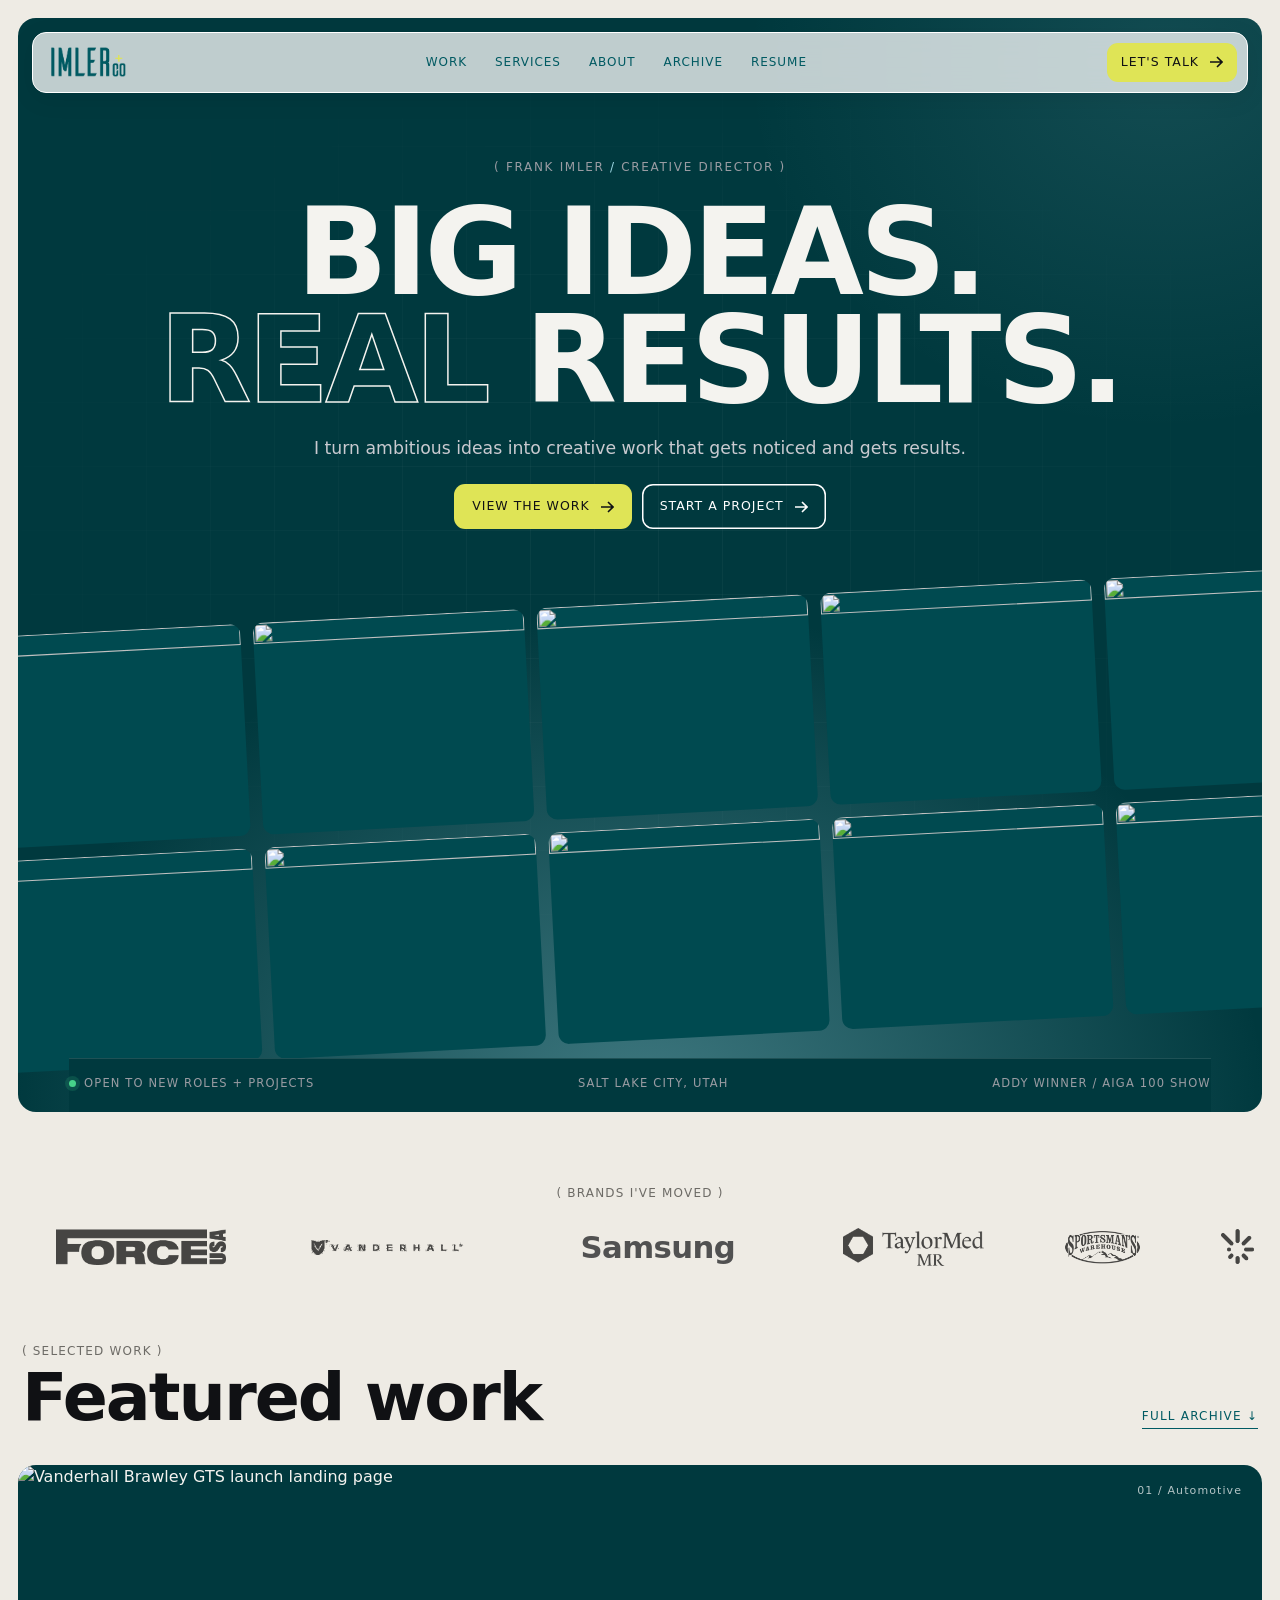
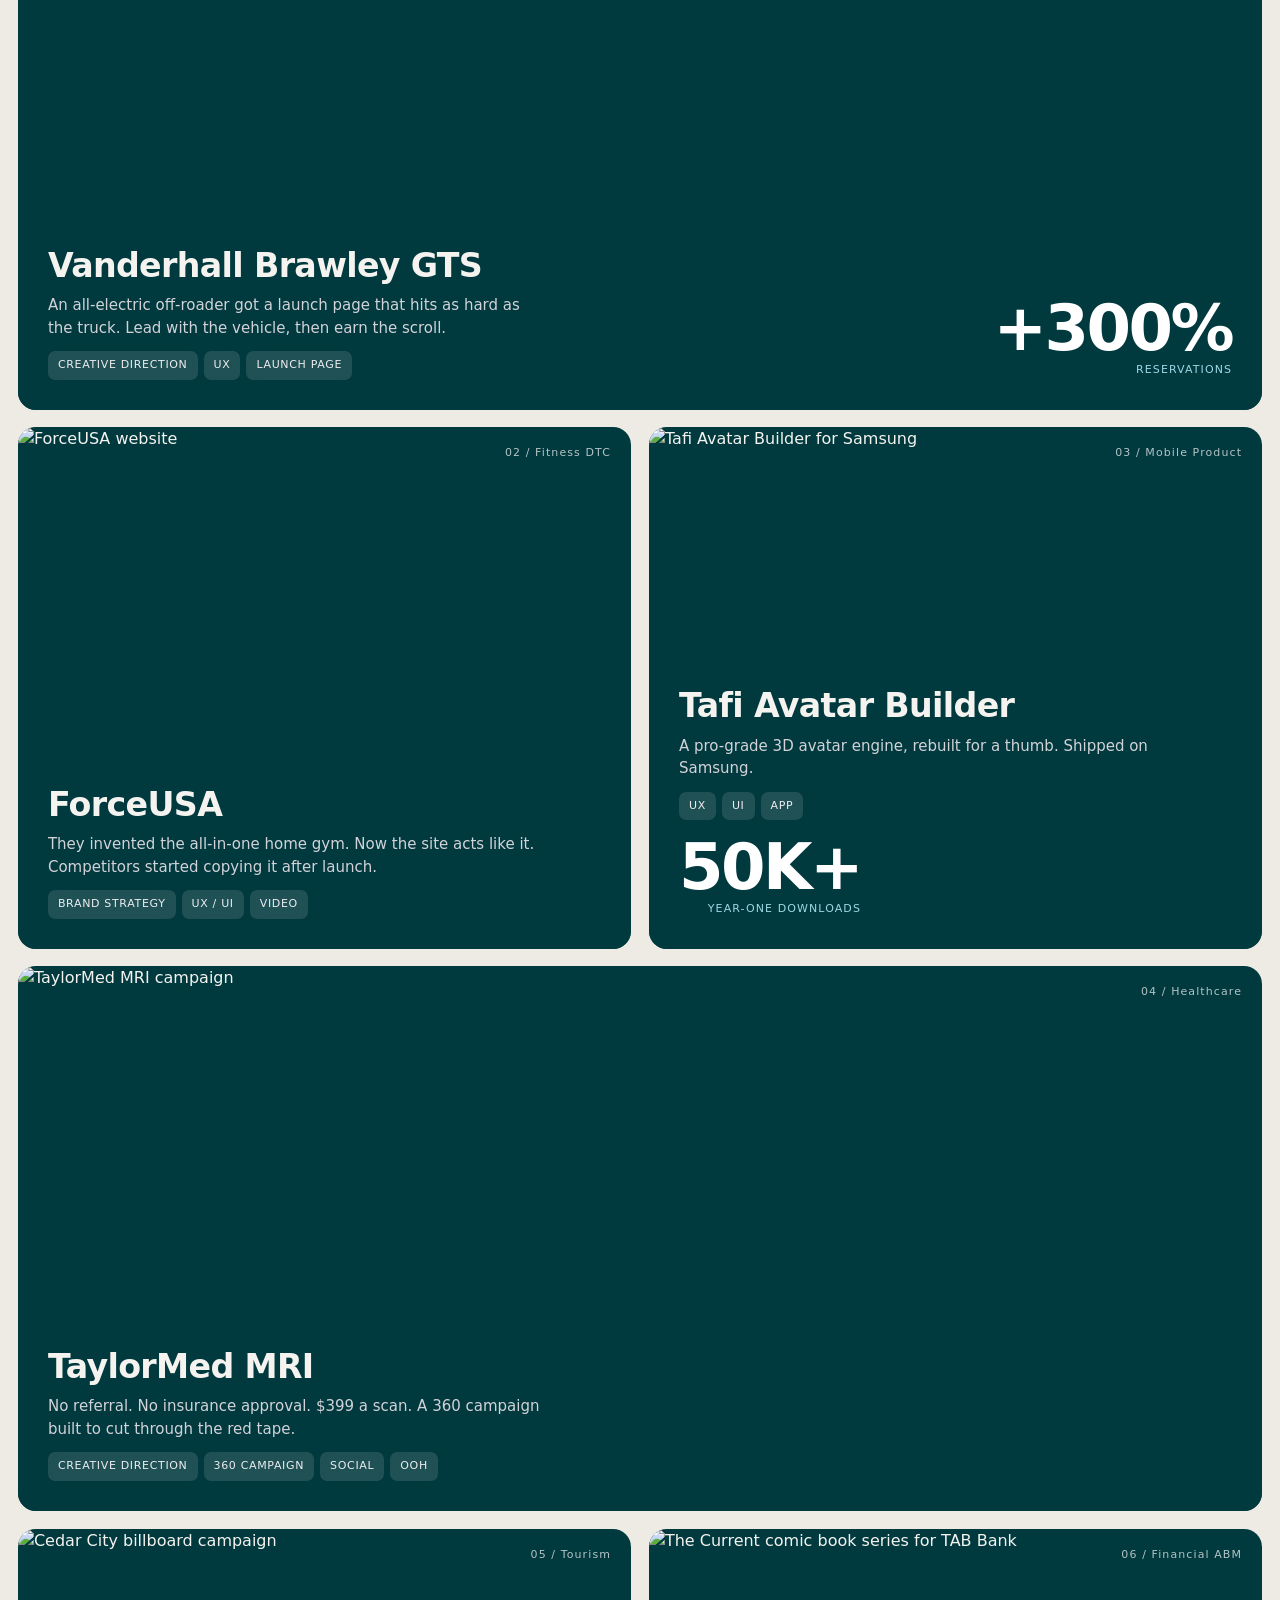
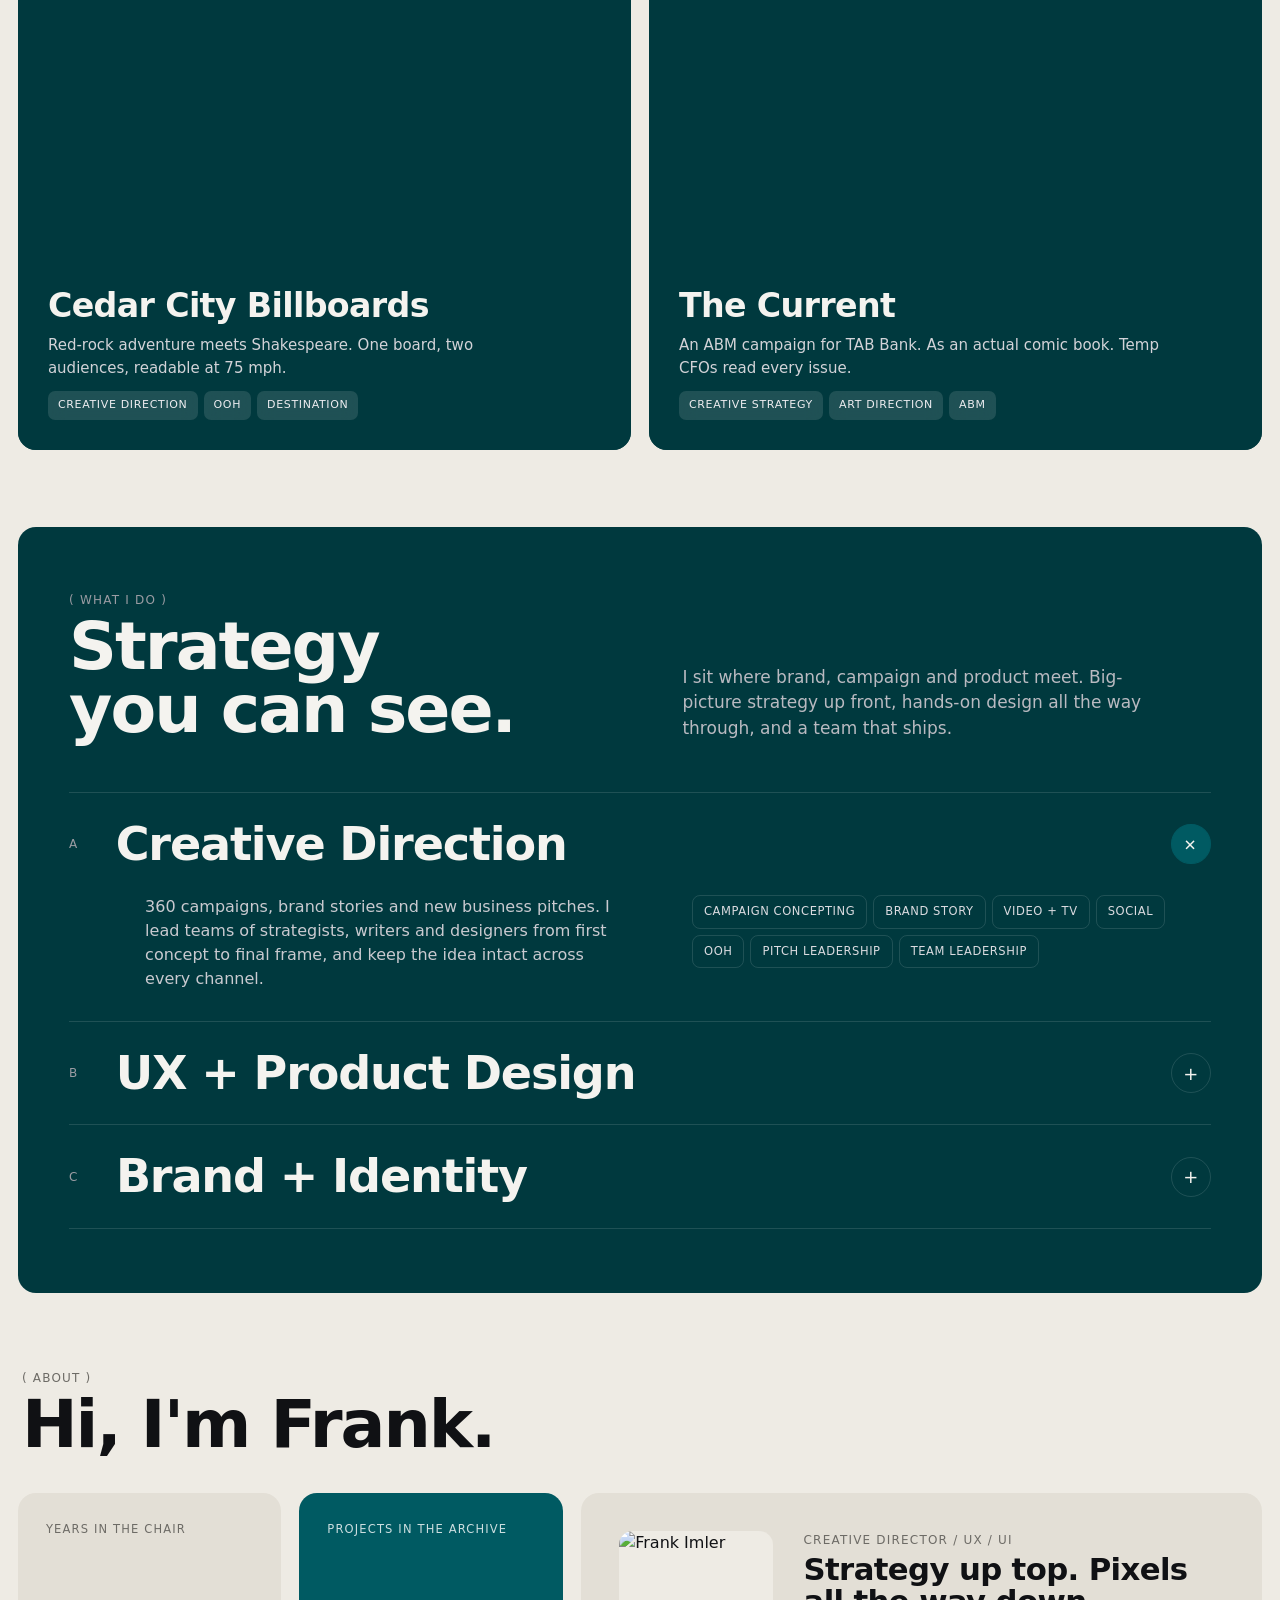
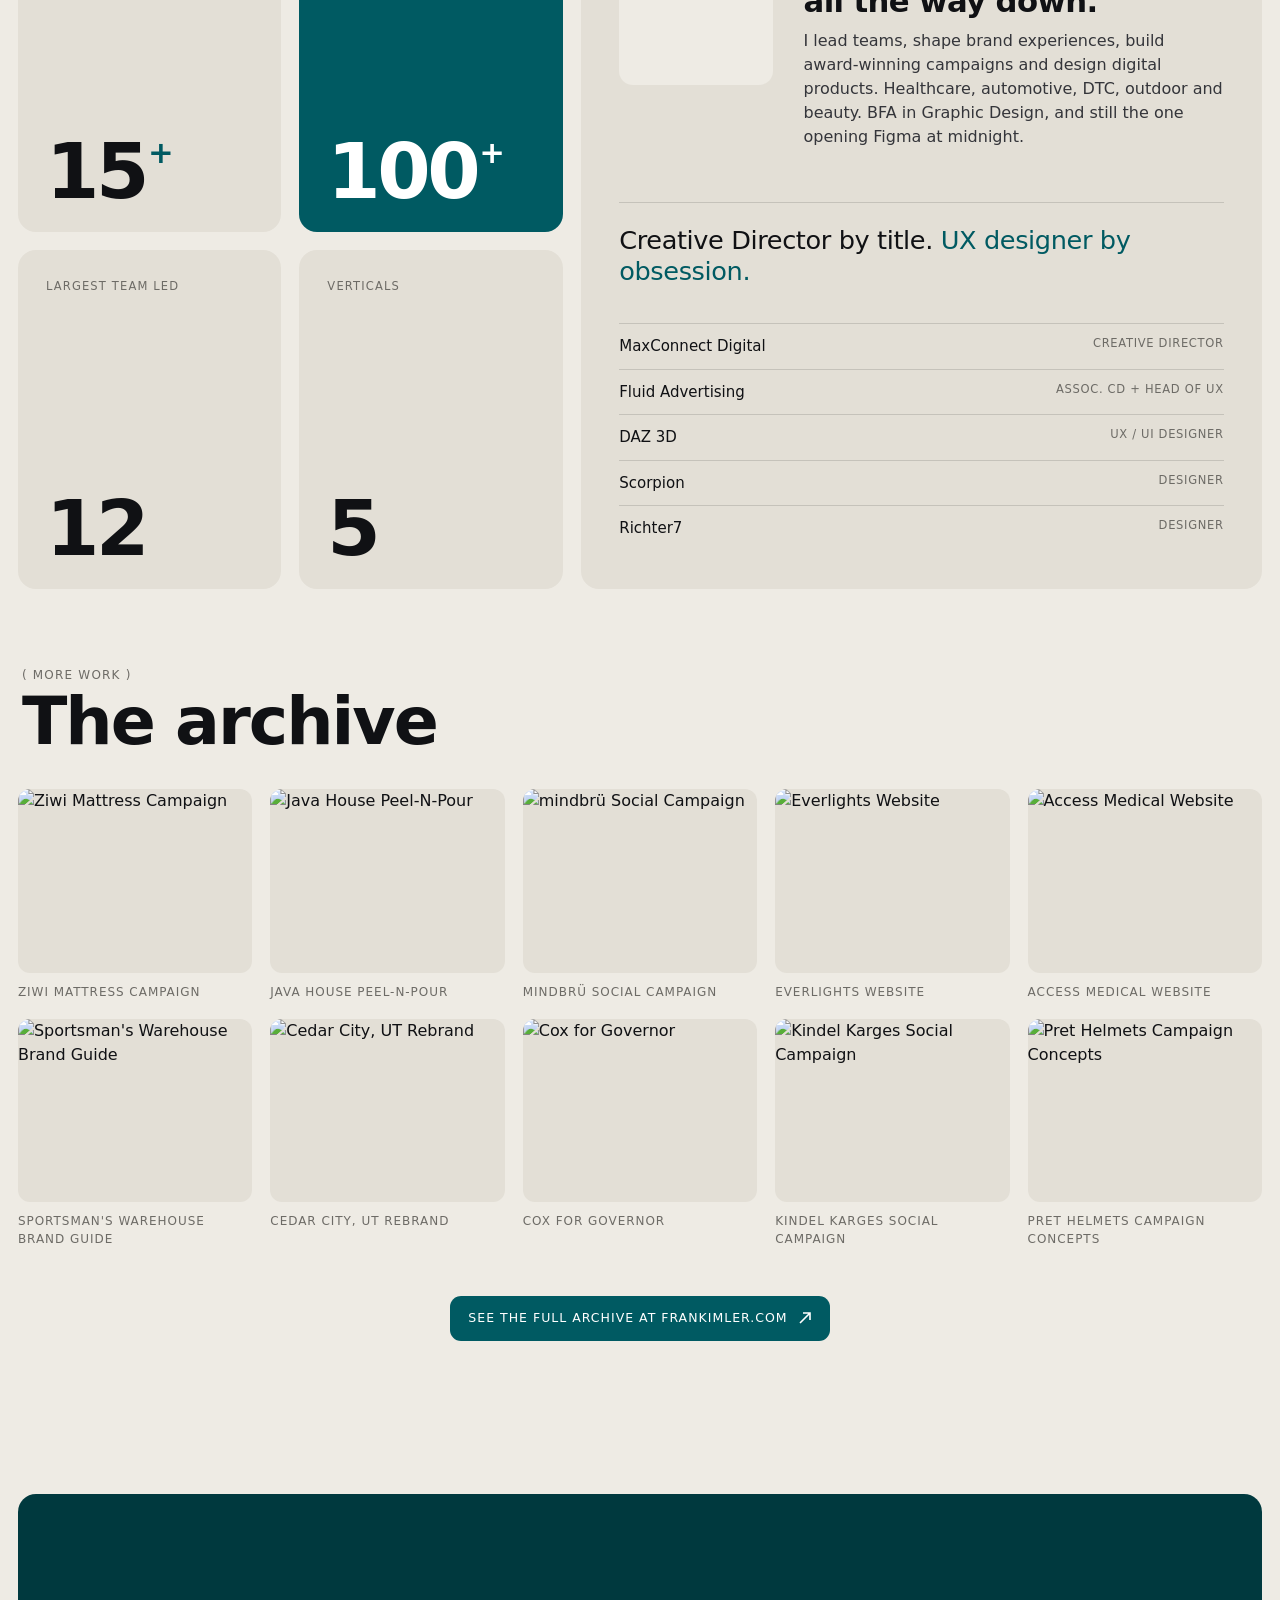
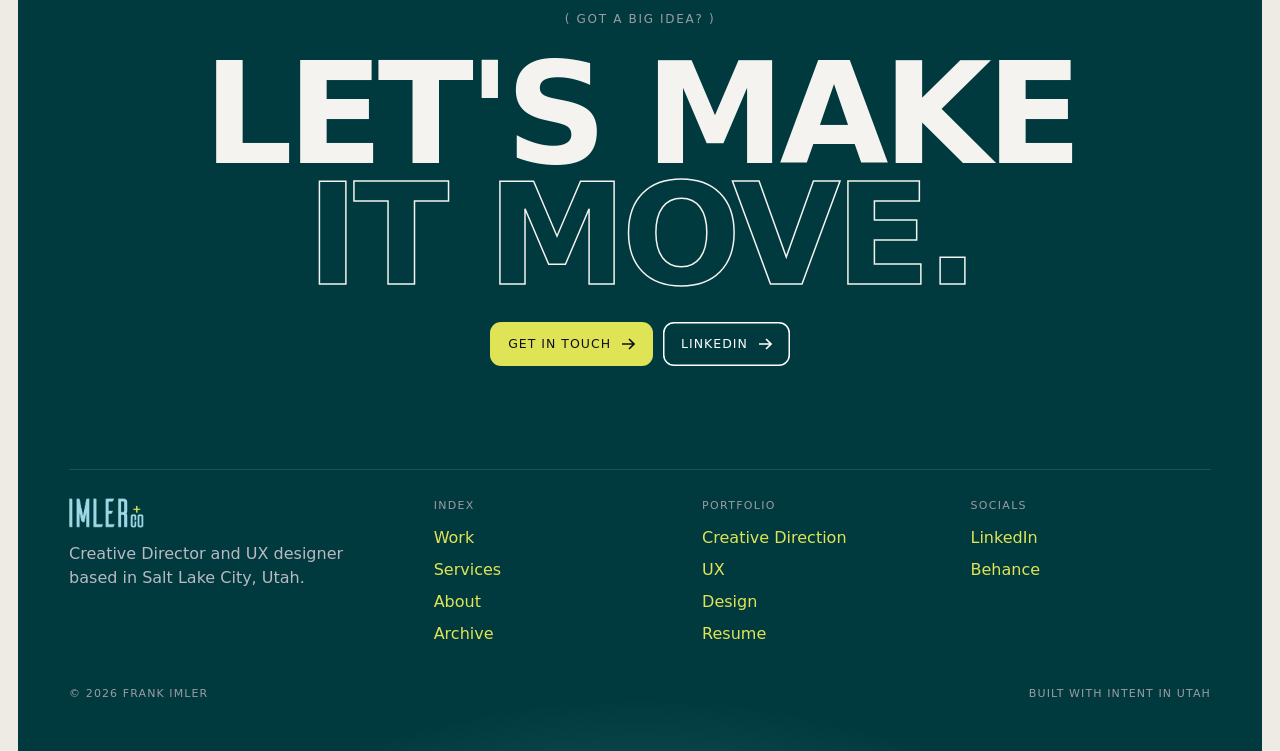
==== commit 1478d330: "updated footer logo" ====
--- a/index.html
+++ b/index.html
@@ -239,7 +239,7 @@
     </div>
   </div>
   <div class="foot">
-    <div><a href="#top" class="logo" style="margin-bottom:14px"><img src="imlerco_logo.png" alt="Imler + Co"></a><p>Creative Director and UX designer based in Salt Lake City, Utah.</p></div>
+    <div><a href="#top" class="logo" style="margin-bottom:14px"><img src="imlerco_logo_light.png" alt="Imler + Co"></a><p>Creative Director and UX designer based in Salt Lake City, Utah.</p></div>
     <div><h5>Index</h5><ul><li><a href="#work">Work</a></li><li><a href="#services">Services</a></li><li><a href="#about">About</a></li><li><a href="#archive">Archive</a></li></ul></div>
     <div><h5>Portfolio</h5><ul><li><a href="https://frankimler.myportfolio.com/work" target="_blank" rel="noopener">Creative Direction</a></li><li><a href="https://frankimler.myportfolio.com/ux" target="_blank" rel="noopener">UX</a></li><li><a href="https://frankimler.myportfolio.com/copy-of-creative-direction" target="_blank" rel="noopener">Design</a></li><li><a href="resume/">Resume</a></li></ul></div>
     <div><h5>Socials</h5><ul><li><a href="https://www.linkedin.com/in/fimler/" target="_blank" rel="noopener">LinkedIn</a></li><li><a href="https://www.behance.net/imler" target="_blank" rel="noopener">Behance</a></li></ul></div>
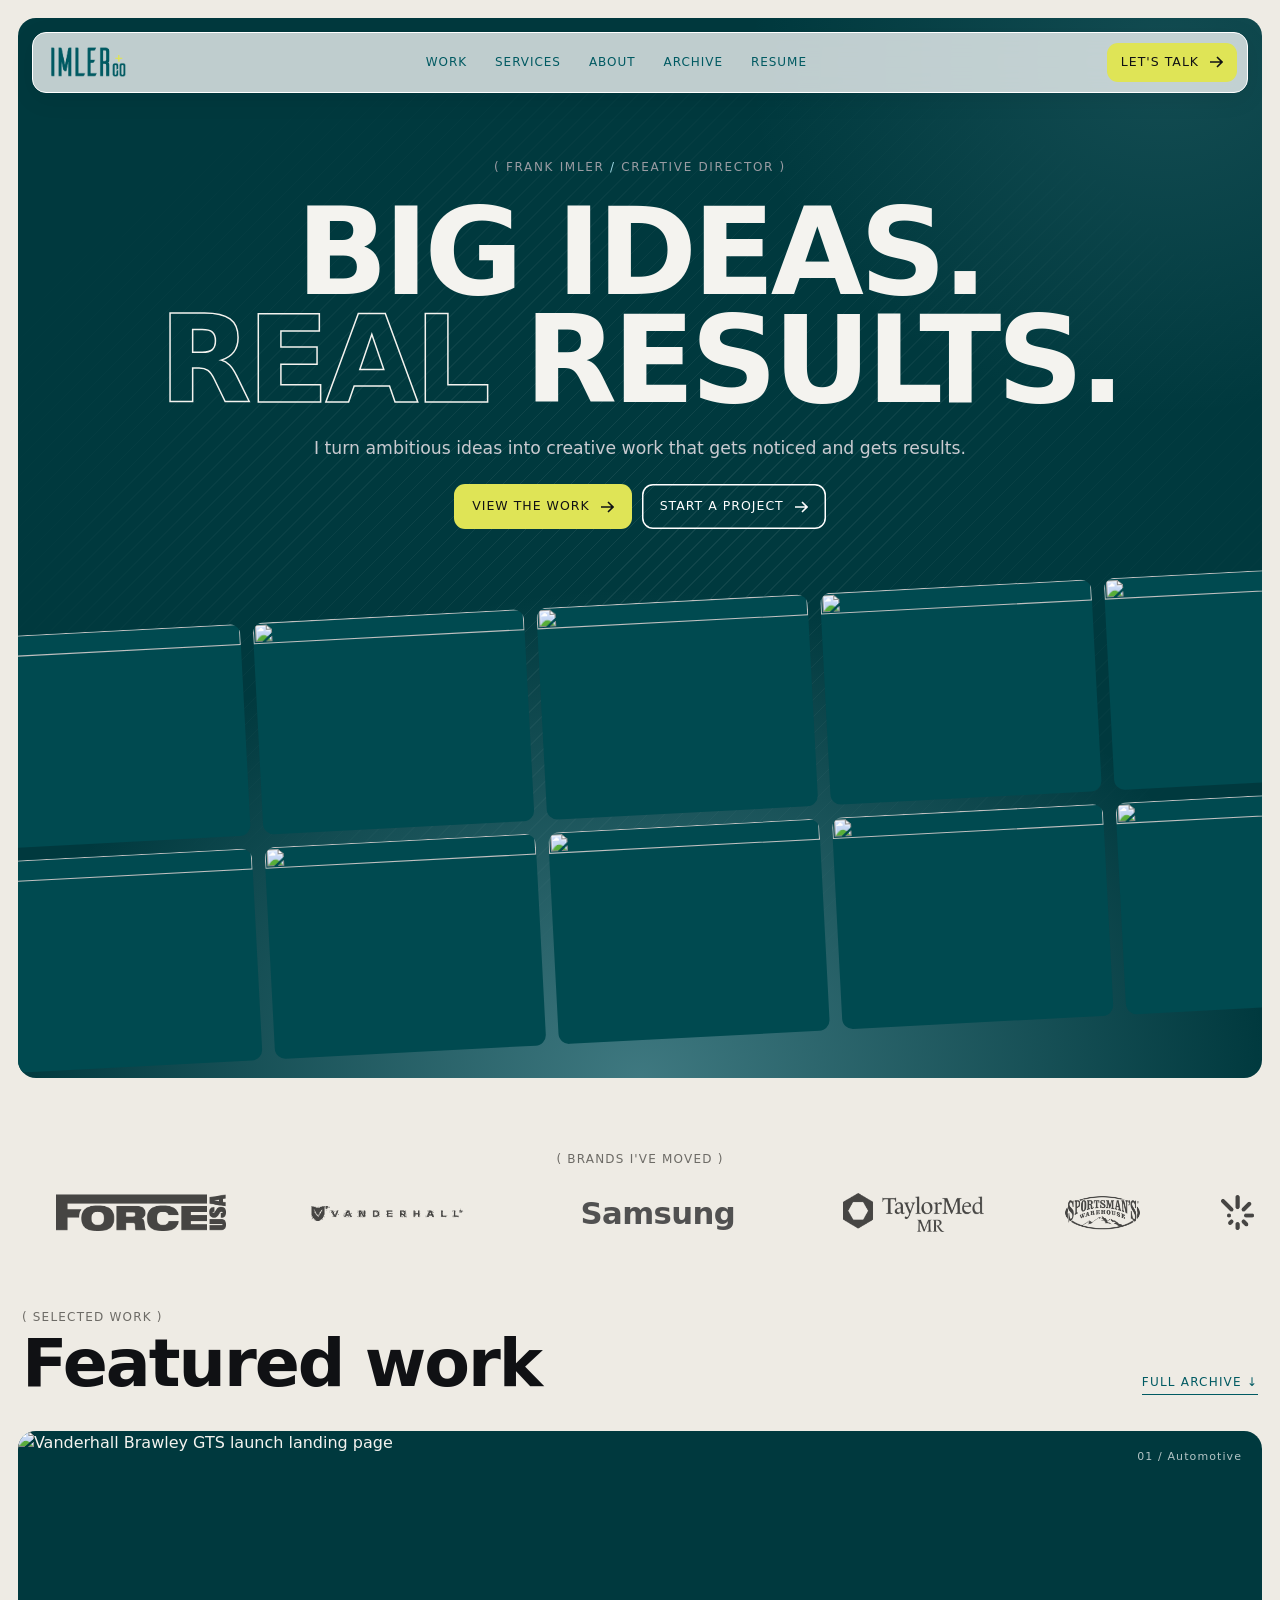
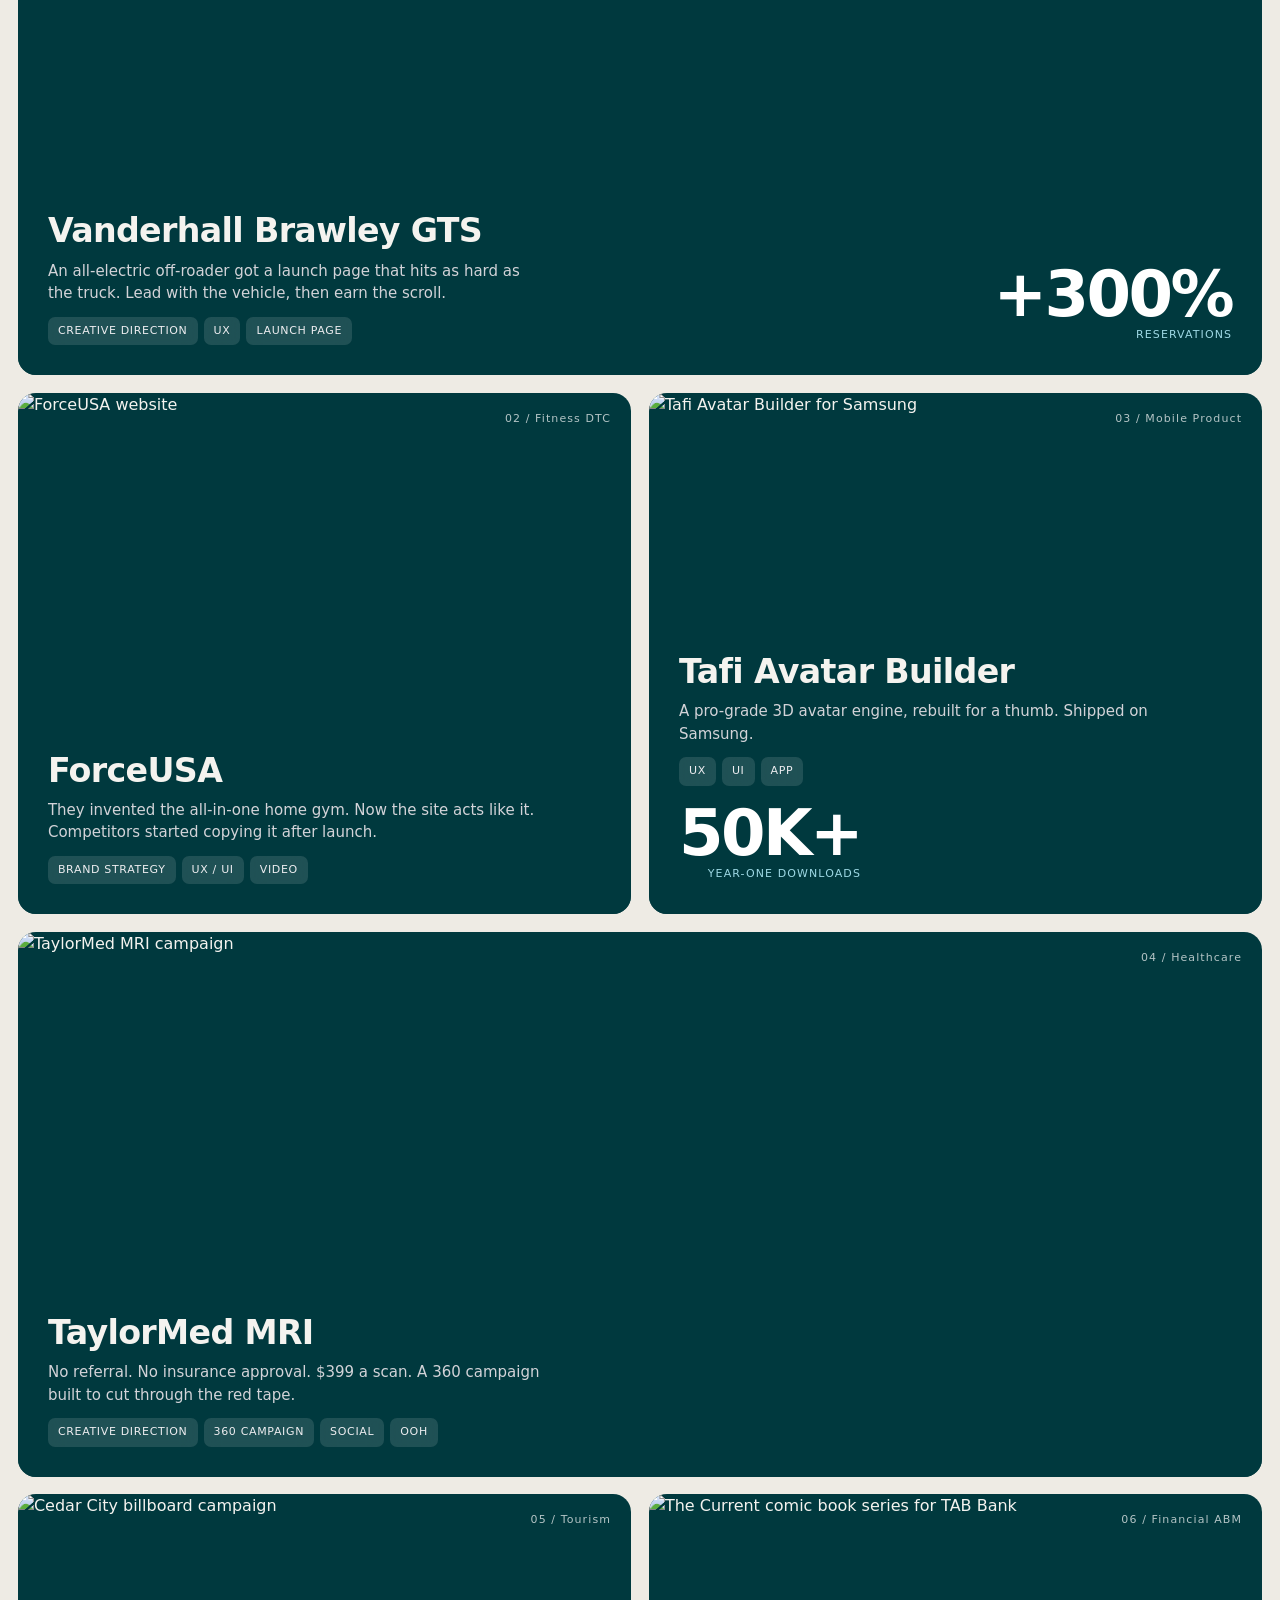
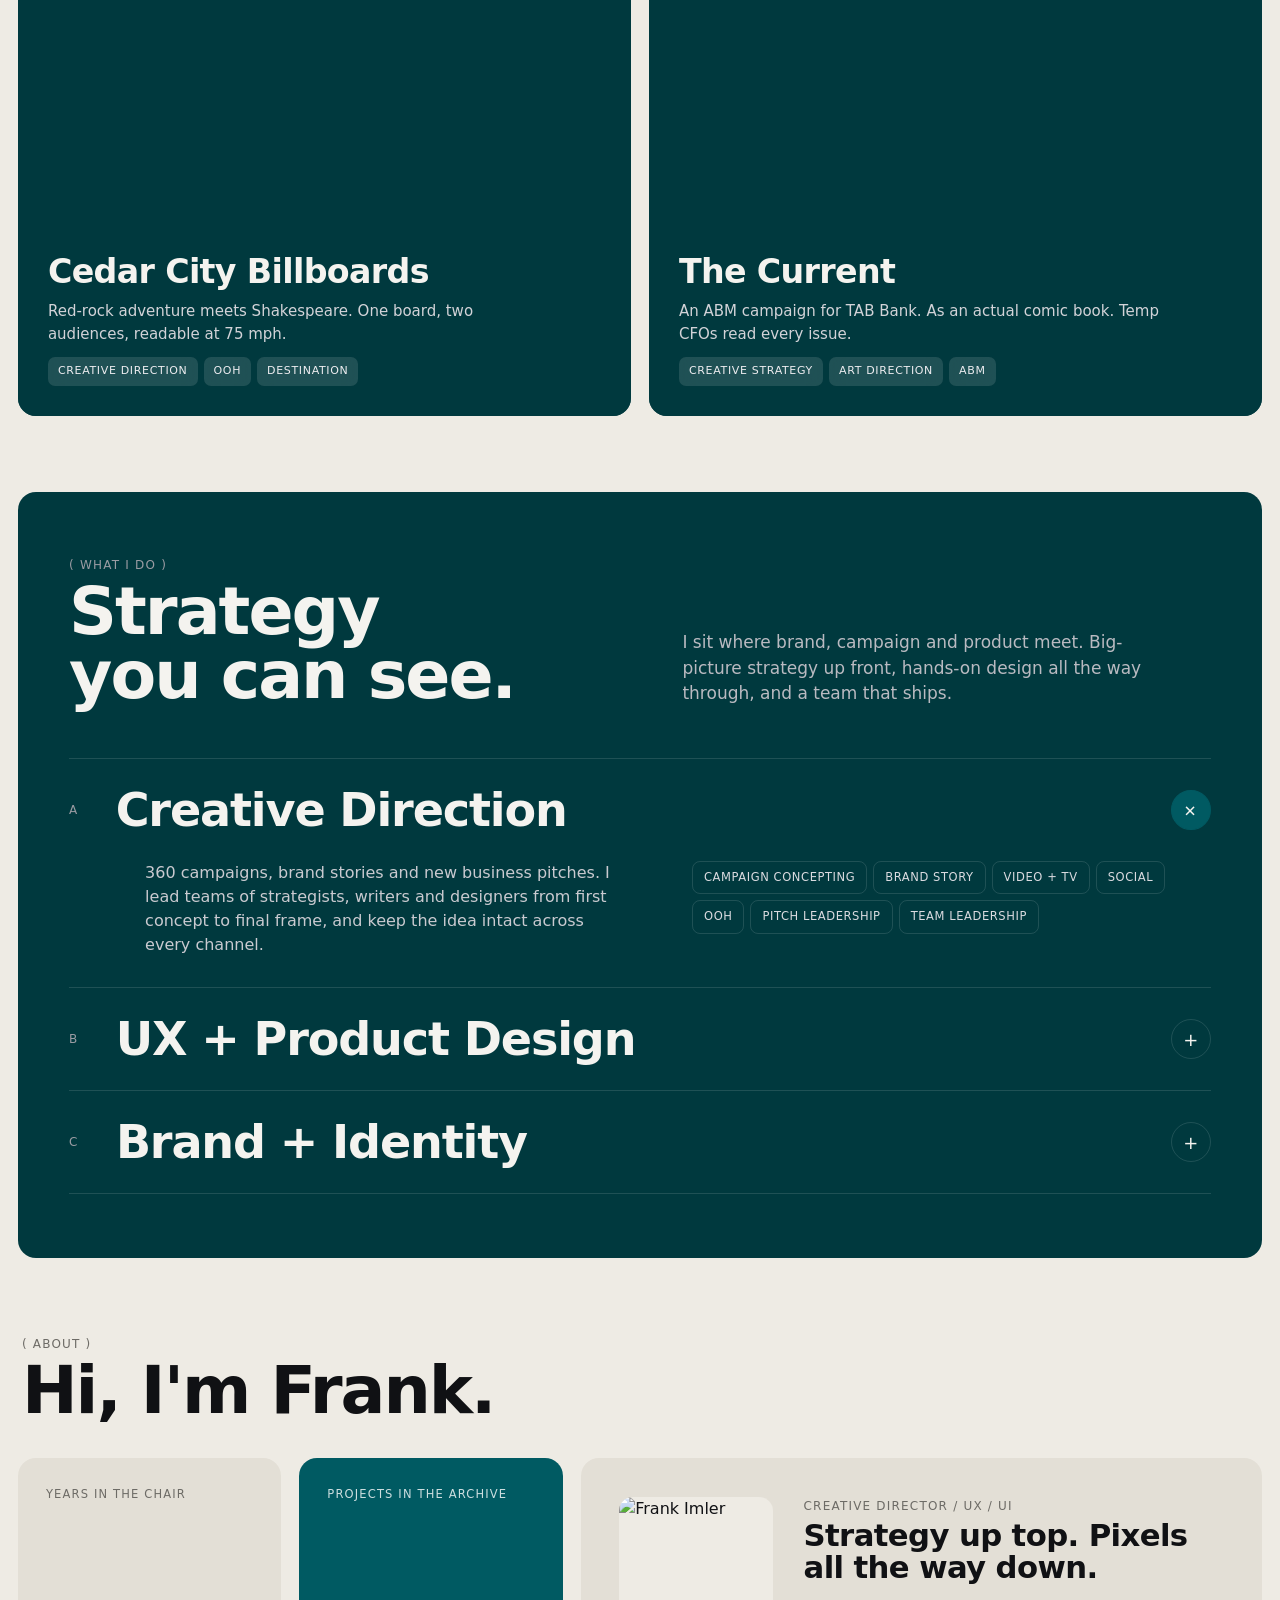
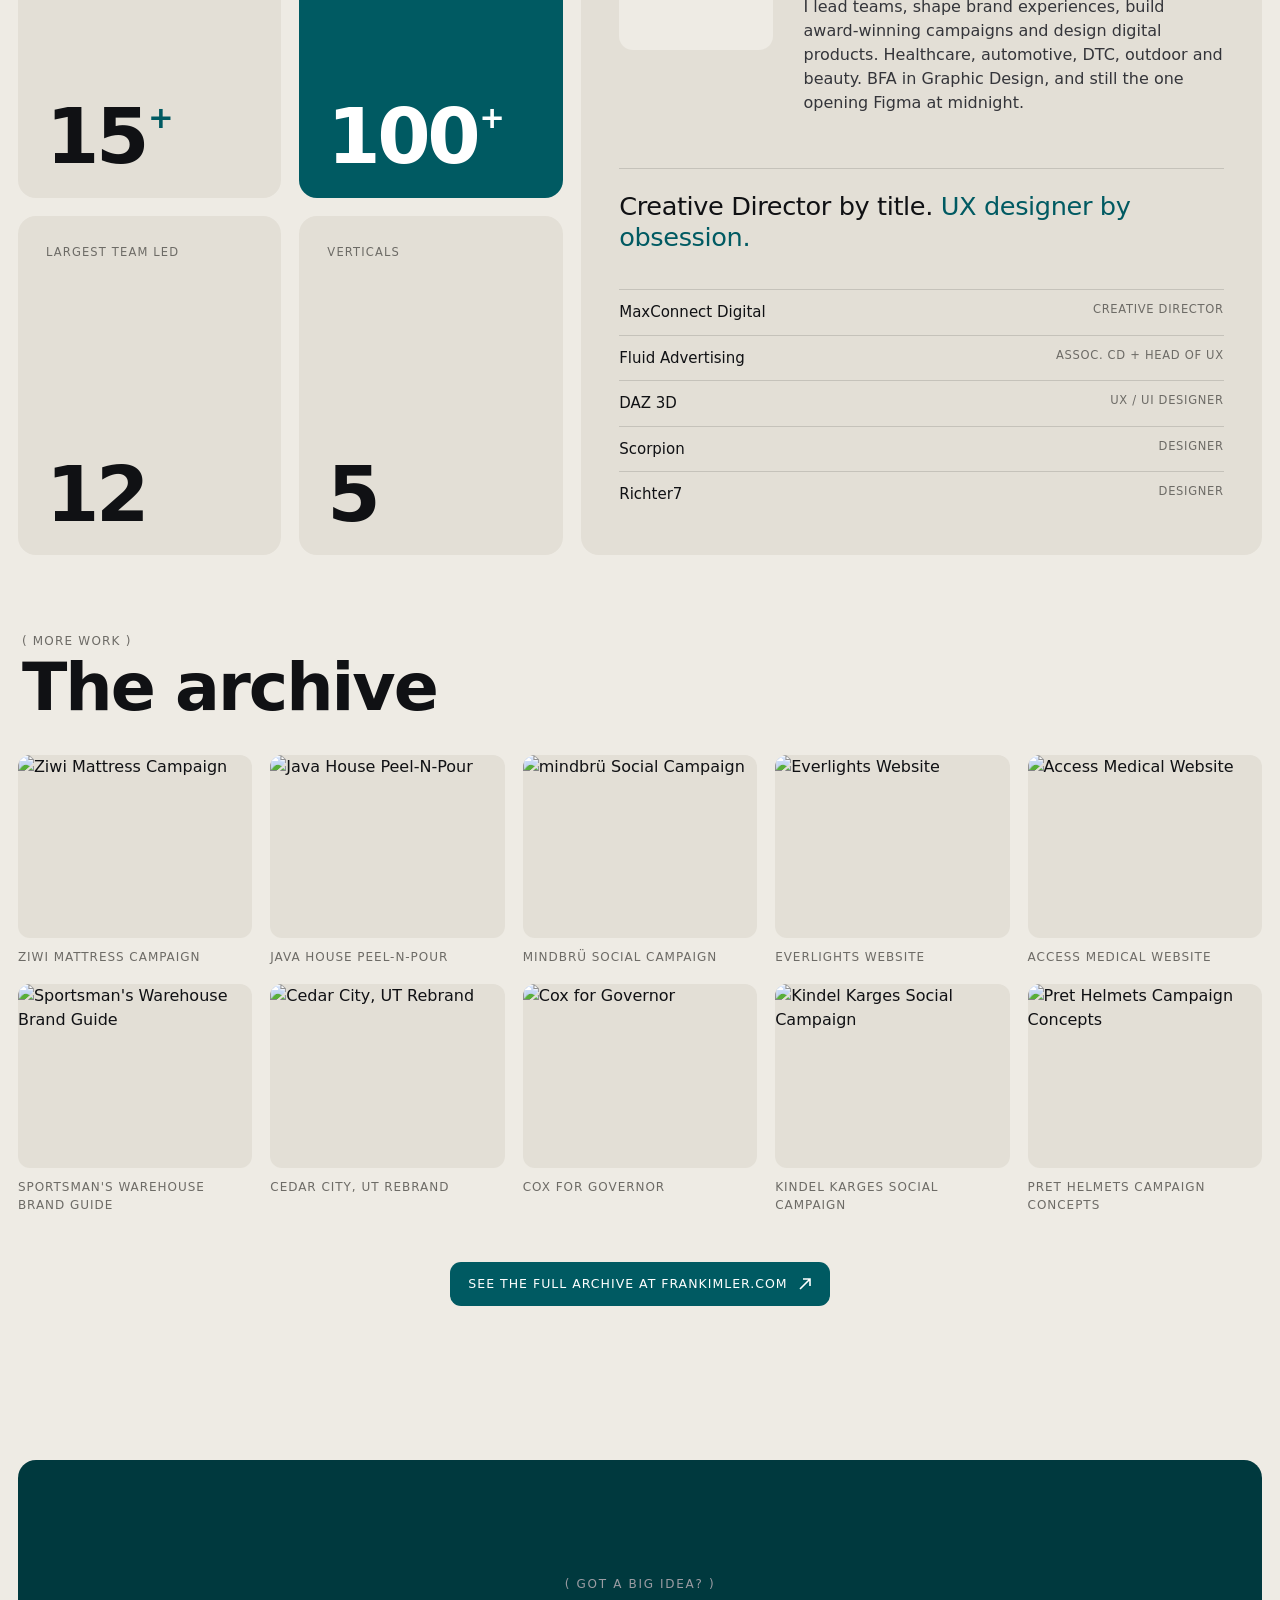
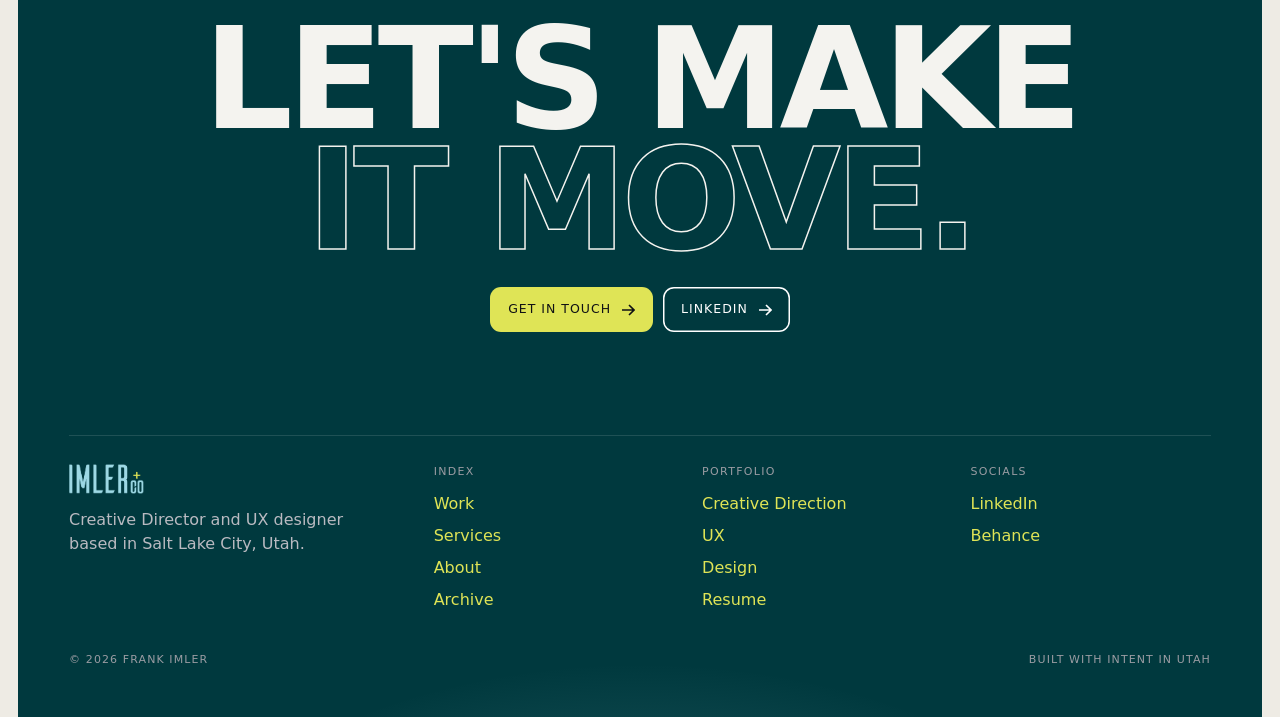
==== commit e5fb1bd8: "Add files via upload" ====
--- a/index.html
+++ b/index.html
@@ -57,11 +57,6 @@
     <div class="strip rev" id="stripB"></div>
   </div>
 
-  <div class="hero-foot">
-    <span><i class="dot"></i>Open to new roles + projects</span>
-    <span>Salt Lake City, Utah</span>
-    <span>ADDY Winner / AIGA 100 Show</span>
-  </div>
 </header>
 
 <!-- CLIENTS -->
--- a/styles.css
+++ b/styles.css
@@ -37,7 +37,7 @@
 .hero::before{content:"";position:absolute;inset:-20% -10% auto;height:120%;z-index:-1;
   background:radial-gradient(60% 55% at 50% 100%,rgba(var(--glow),.4),transparent 70%),radial-gradient(40% 40% at 85% 20%,rgba(var(--glow),.12),transparent 70%)}
 .hero::after{content:"";position:absolute;inset:0;z-index:-1;opacity:.35;
-  background-image:linear-gradient(var(--line-ink) 1px,transparent 1px),linear-gradient(90deg,var(--line-ink) 1px,transparent 1px);background-size:64px 64px;
+  background-image:repeating-linear-gradient(135deg,rgba(255,255,255,.22) 0 1px,transparent 1px 12px);
   mask-image:radial-gradient(70% 60% at 50% 45%,#000,transparent 80%)}
 
 .nav{position:fixed;top:calc(var(--gut) + 14px);left:calc(var(--gut) + 14px);right:calc(var(--gut) + 14px);z-index:50;max-width:calc(1360px - 28px);margin-inline:auto;display:flex;align-items:center;justify-content:space-between;gap:12px;
@@ -74,9 +74,6 @@
 .strip img{width:clamp(180px,20vw,280px);aspect-ratio:202/158;object-fit:cover;border-radius:10px;background:var(--panel-2)}
 @keyframes slide{to{transform:translateX(-50%)}}
 
-.hero-foot{position:relative;display:flex;justify-content:space-between;gap:16px;flex-wrap:wrap;padding:16px 0 20px;border-top:1px solid var(--line-ink);margin-top:-20px;background:var(--panel)}
-.hero-foot span{font-family:var(--mono);font-size:11.5px;letter-spacing:.1em;text-transform:uppercase;color:var(--mute-ink)}
-.dot{display:inline-block;width:7px;height:7px;border-radius:50%;background:#46D38A;margin-right:8px;box-shadow:0 0 0 4px rgba(70,211,138,.15)}
 
 /* ---------- CLIENTS ---------- */
 .clients{padding-block:clamp(40px,6vw,72px);overflow:hidden}
@@ -284,3 +281,10 @@
   .mnav a + a{border-top:1px solid var(--line)}
   .mnav a:hover{background:rgba(0,90,98,.08);color:var(--ink)}
 }
+
+/* ---------- PLAIN PAGE HEADER (case studies, let's talk) ---------- */
+.hero.hero-plain{background:none;color:var(--panel);padding-bottom:clamp(24px,4vw,48px)}
+.hero.hero-plain::before,.hero.hero-plain::after{display:none}
+.hero-plain .bracket,.hero-plain .hero-sub{color:var(--panel)}
+.hero-plain .tag{background:transparent;backdrop-filter:none;border:1px solid rgba(0,57,62,.35);color:var(--panel)}
+.hero-plain + .cs-body,.hero-plain + .talk,.hero-plain + .resume{padding-top:clamp(16px,3vw,40px)}
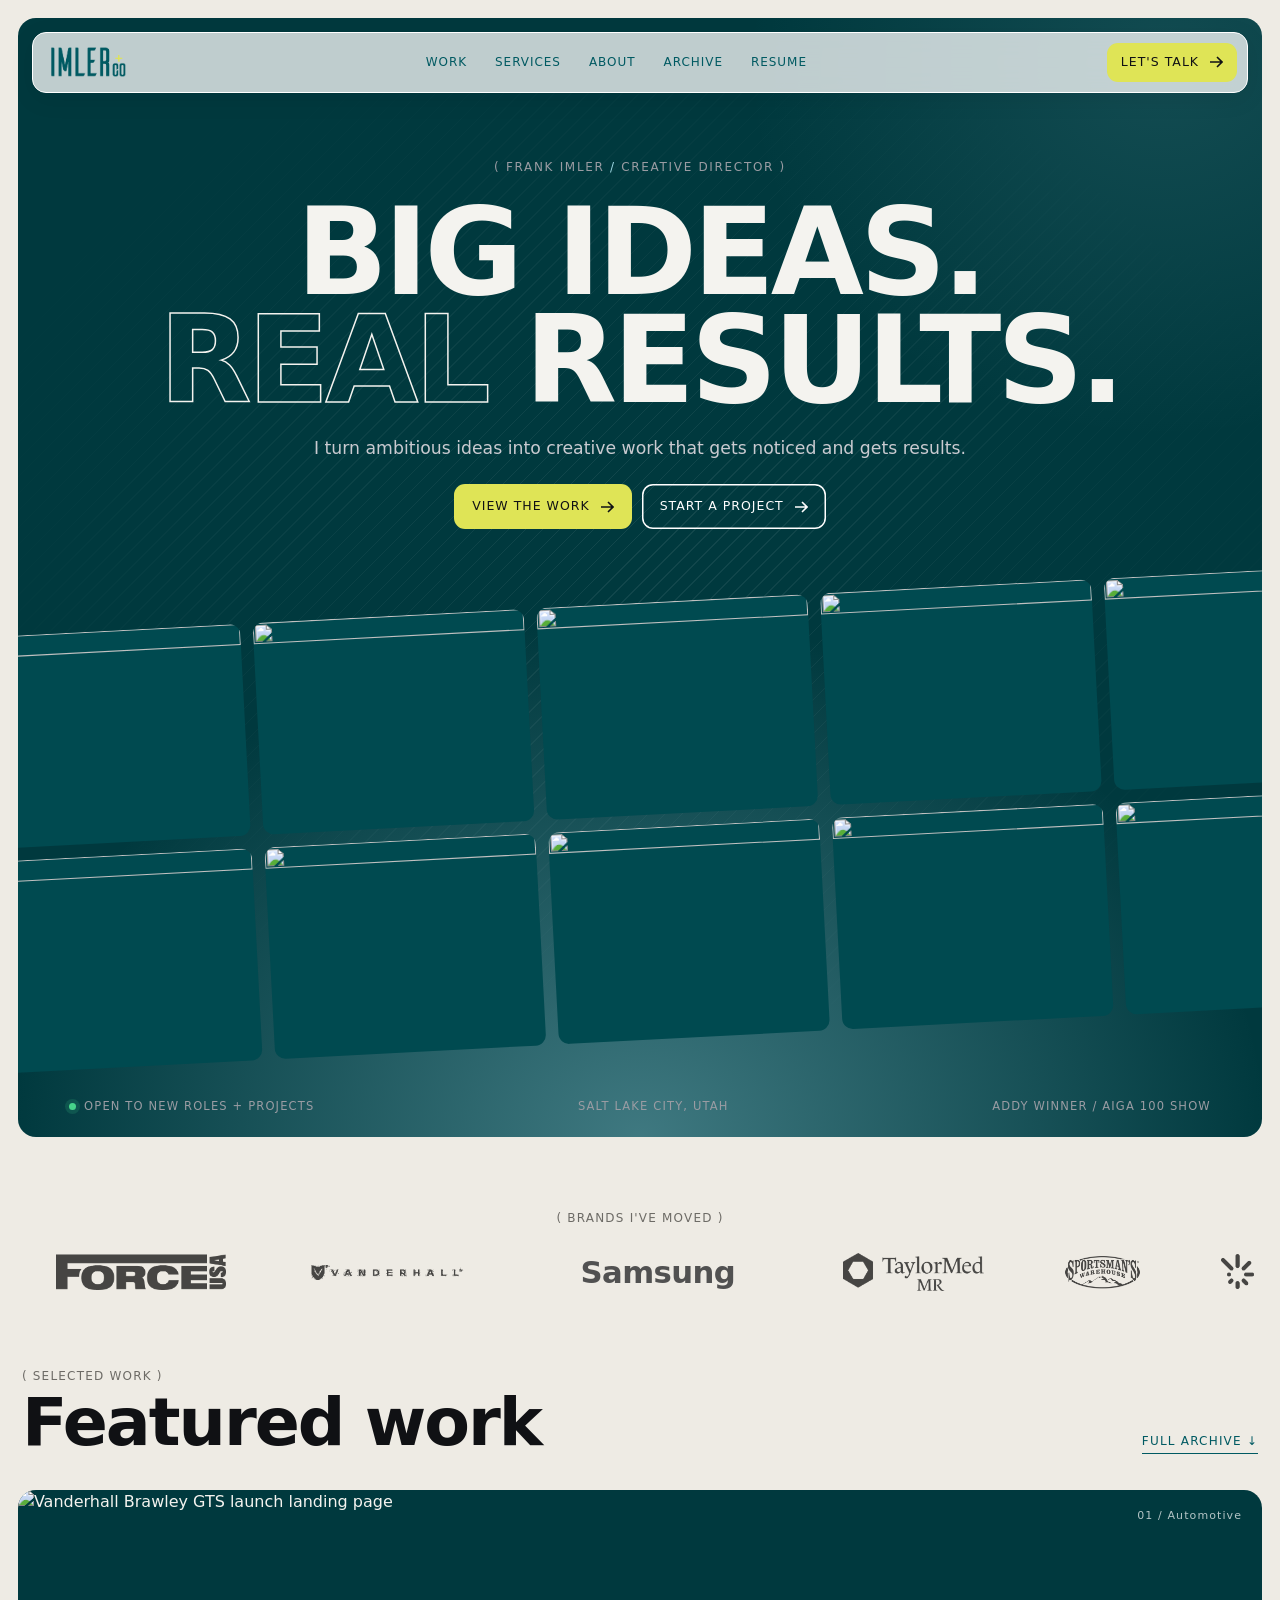
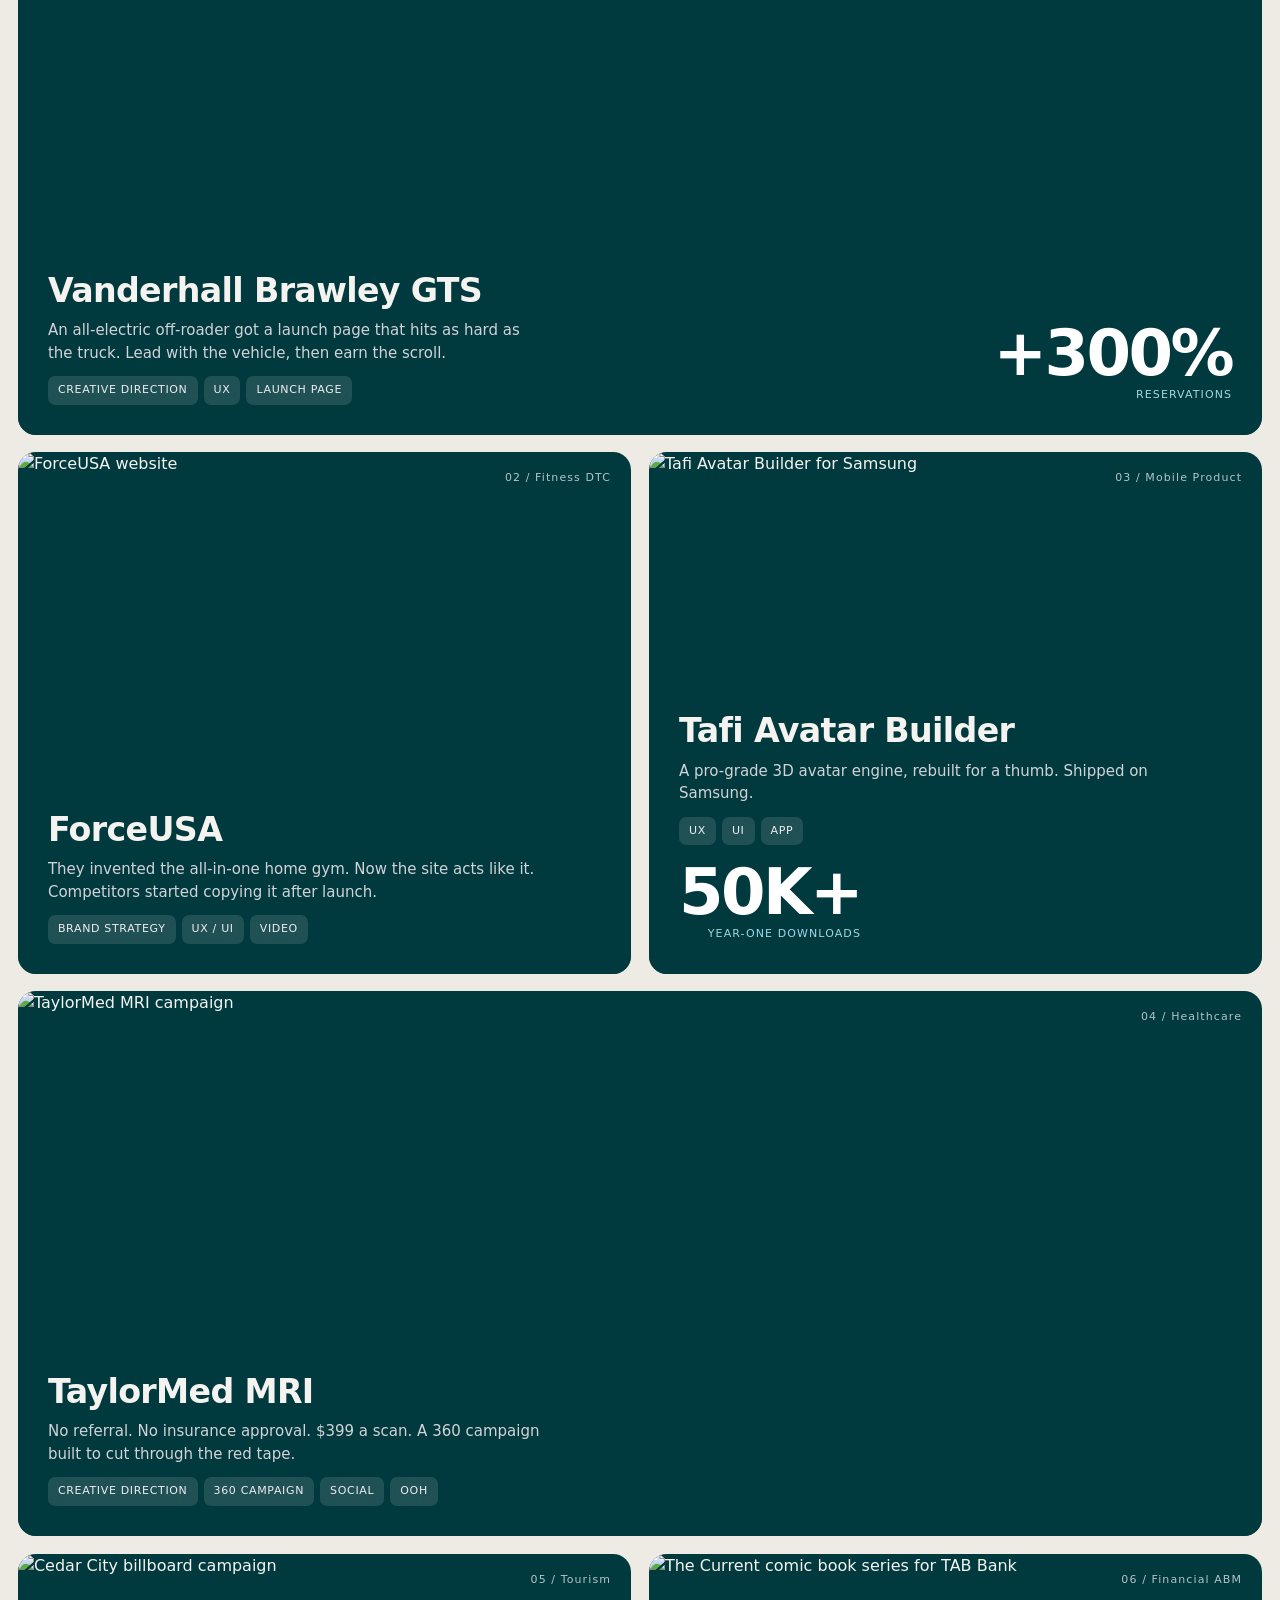
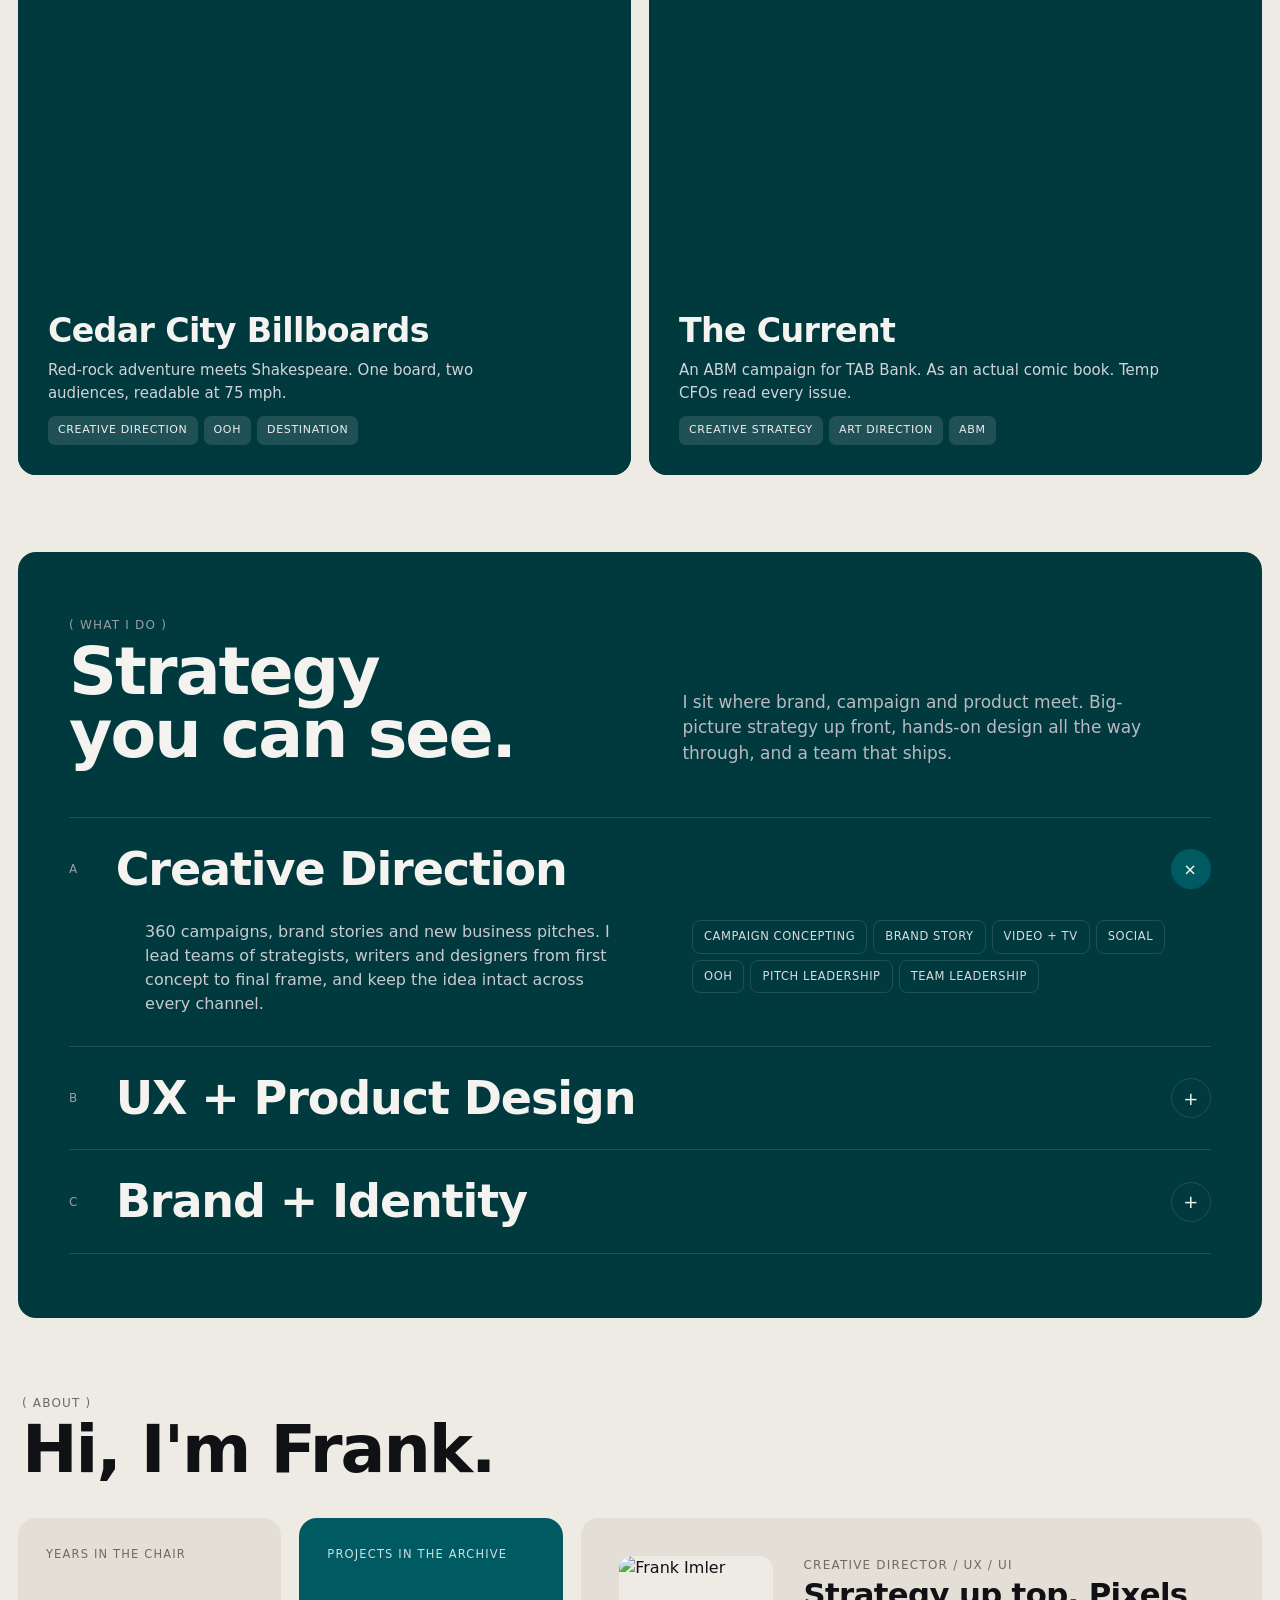
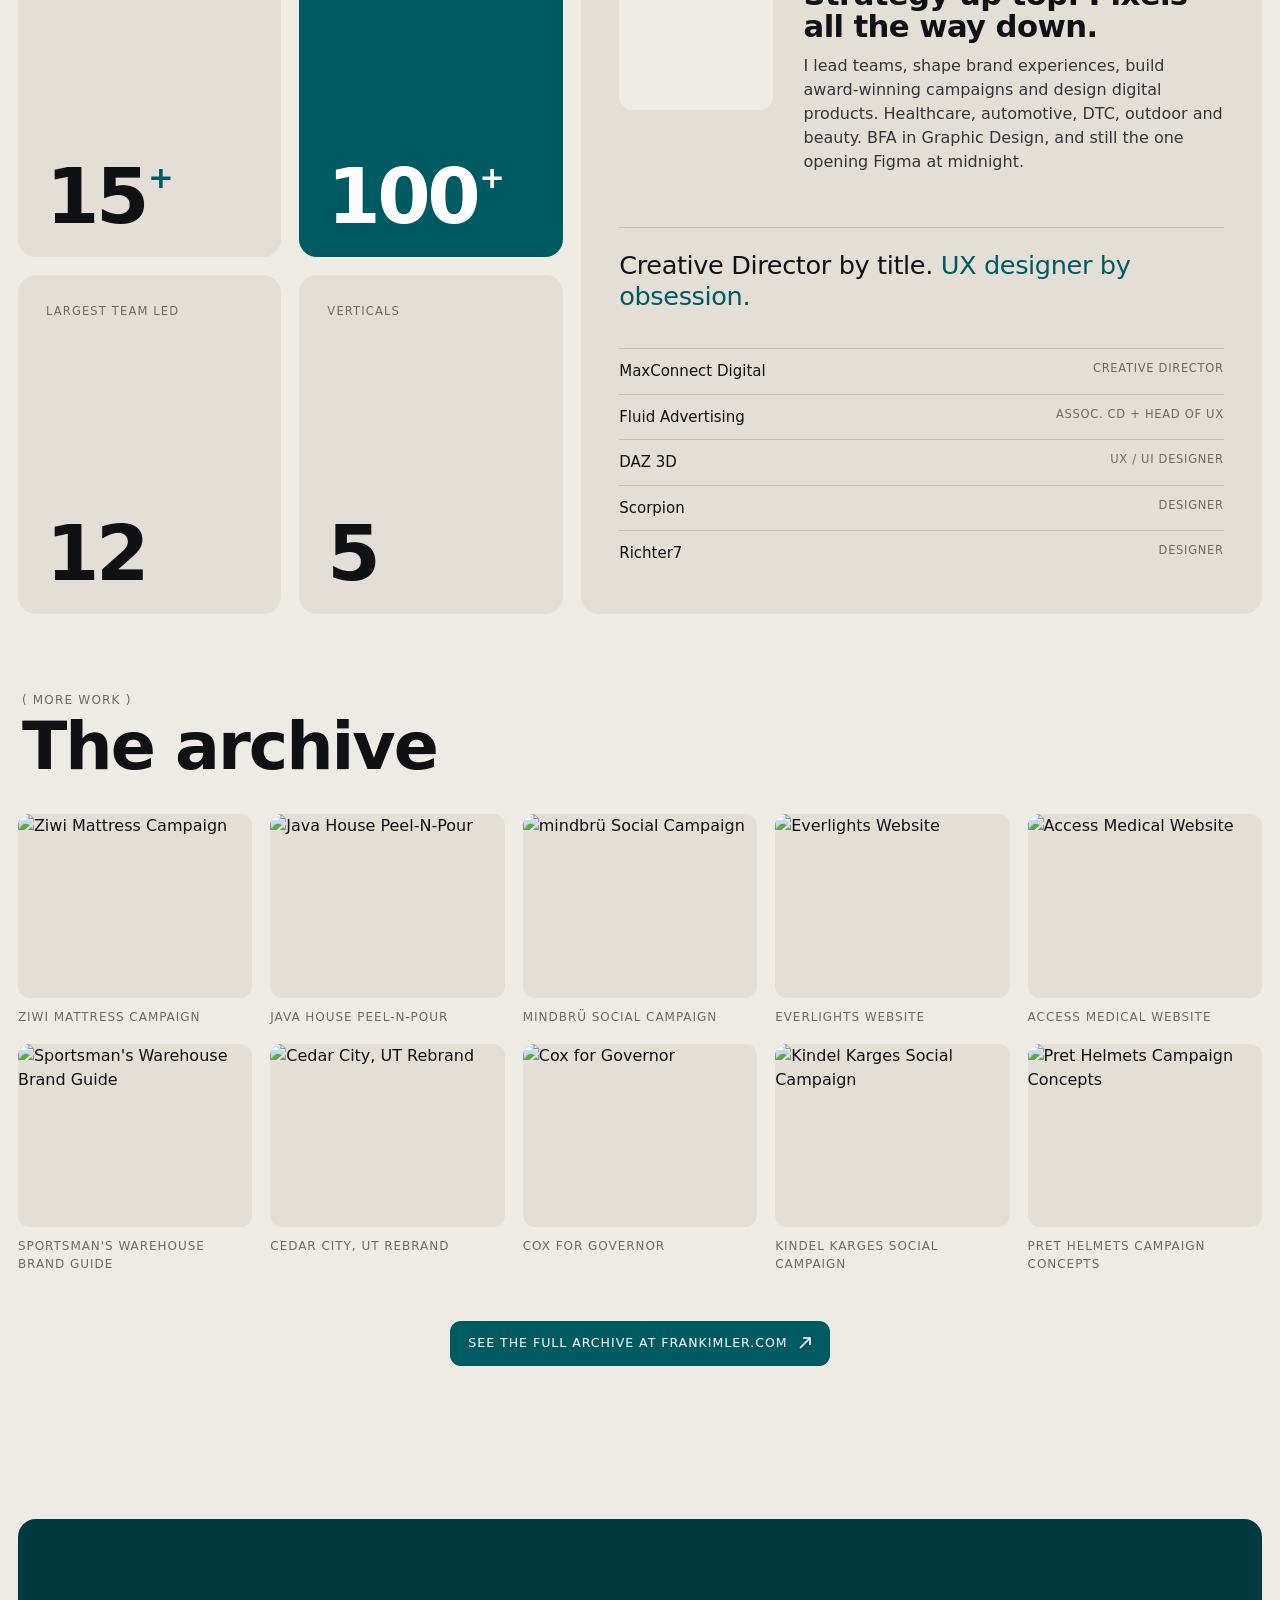
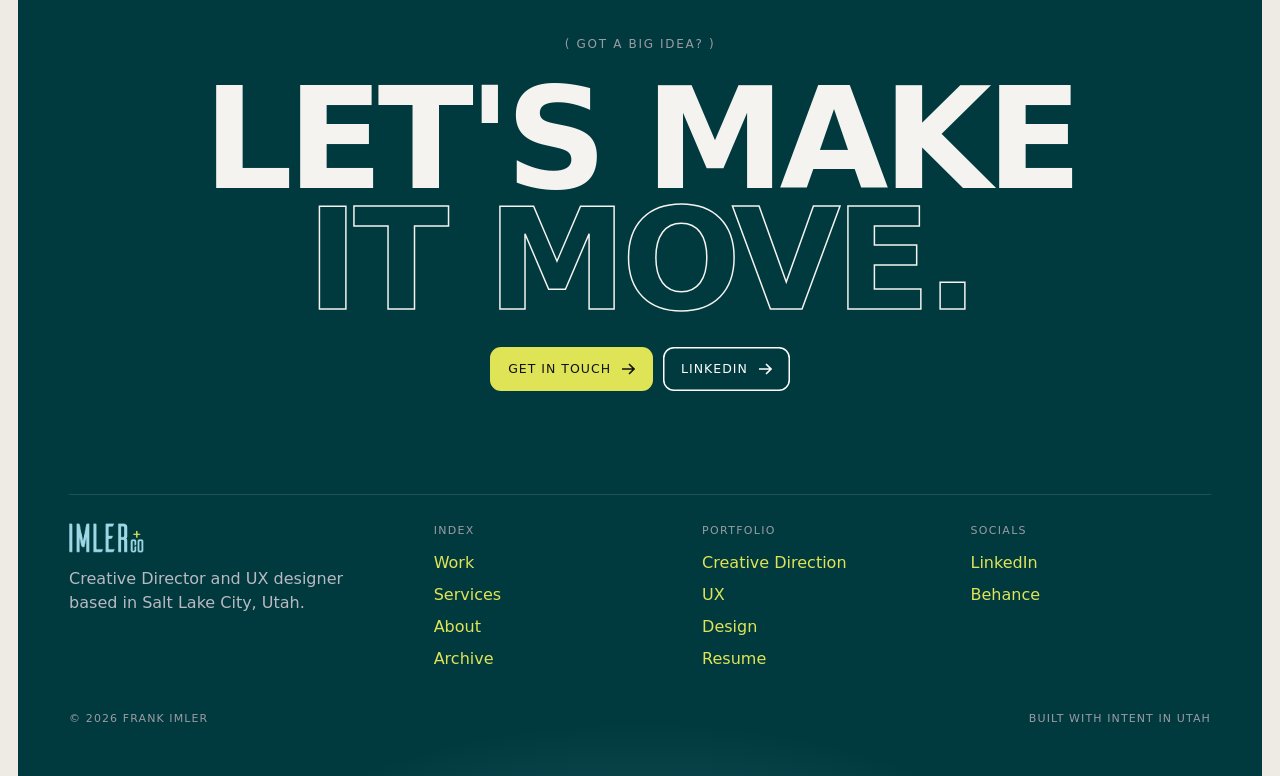
==== commit 75ebe1cf: "Add files via upload" ====
--- a/index.html
+++ b/index.html
@@ -57,6 +57,11 @@
     <div class="strip rev" id="stripB"></div>
   </div>
 
+  <div class="hero-foot">
+    <span><i class="dot"></i>Open to new roles + projects</span>
+    <span>Salt Lake City, Utah</span>
+    <span>ADDY Winner / AIGA 100 Show</span>
+  </div>
 </header>
 
 <!-- CLIENTS -->
--- a/styles.css
+++ b/styles.css
@@ -72,6 +72,9 @@
 .strip{display:flex;gap:12px;width:max-content;animation:slide 70s linear infinite}
 .strip.rev{animation-direction:reverse;animation-duration:85s}
 .strip img{width:clamp(180px,20vw,280px);aspect-ratio:202/158;object-fit:cover;border-radius:10px;background:var(--panel-2)}
+.hero-foot{position:relative;z-index:1;display:flex;justify-content:space-between;gap:16px;flex-wrap:wrap;padding:20px 0 22px}
+.hero-foot span{font-family:var(--mono);font-size:11.5px;letter-spacing:.1em;text-transform:uppercase;color:var(--mute-ink)}
+.dot{display:inline-block;width:7px;height:7px;border-radius:50%;background:#46D38A;margin-right:8px;box-shadow:0 0 0 4px rgba(70,211,138,.15)}
 @keyframes slide{to{transform:translateX(-50%)}}
 
 
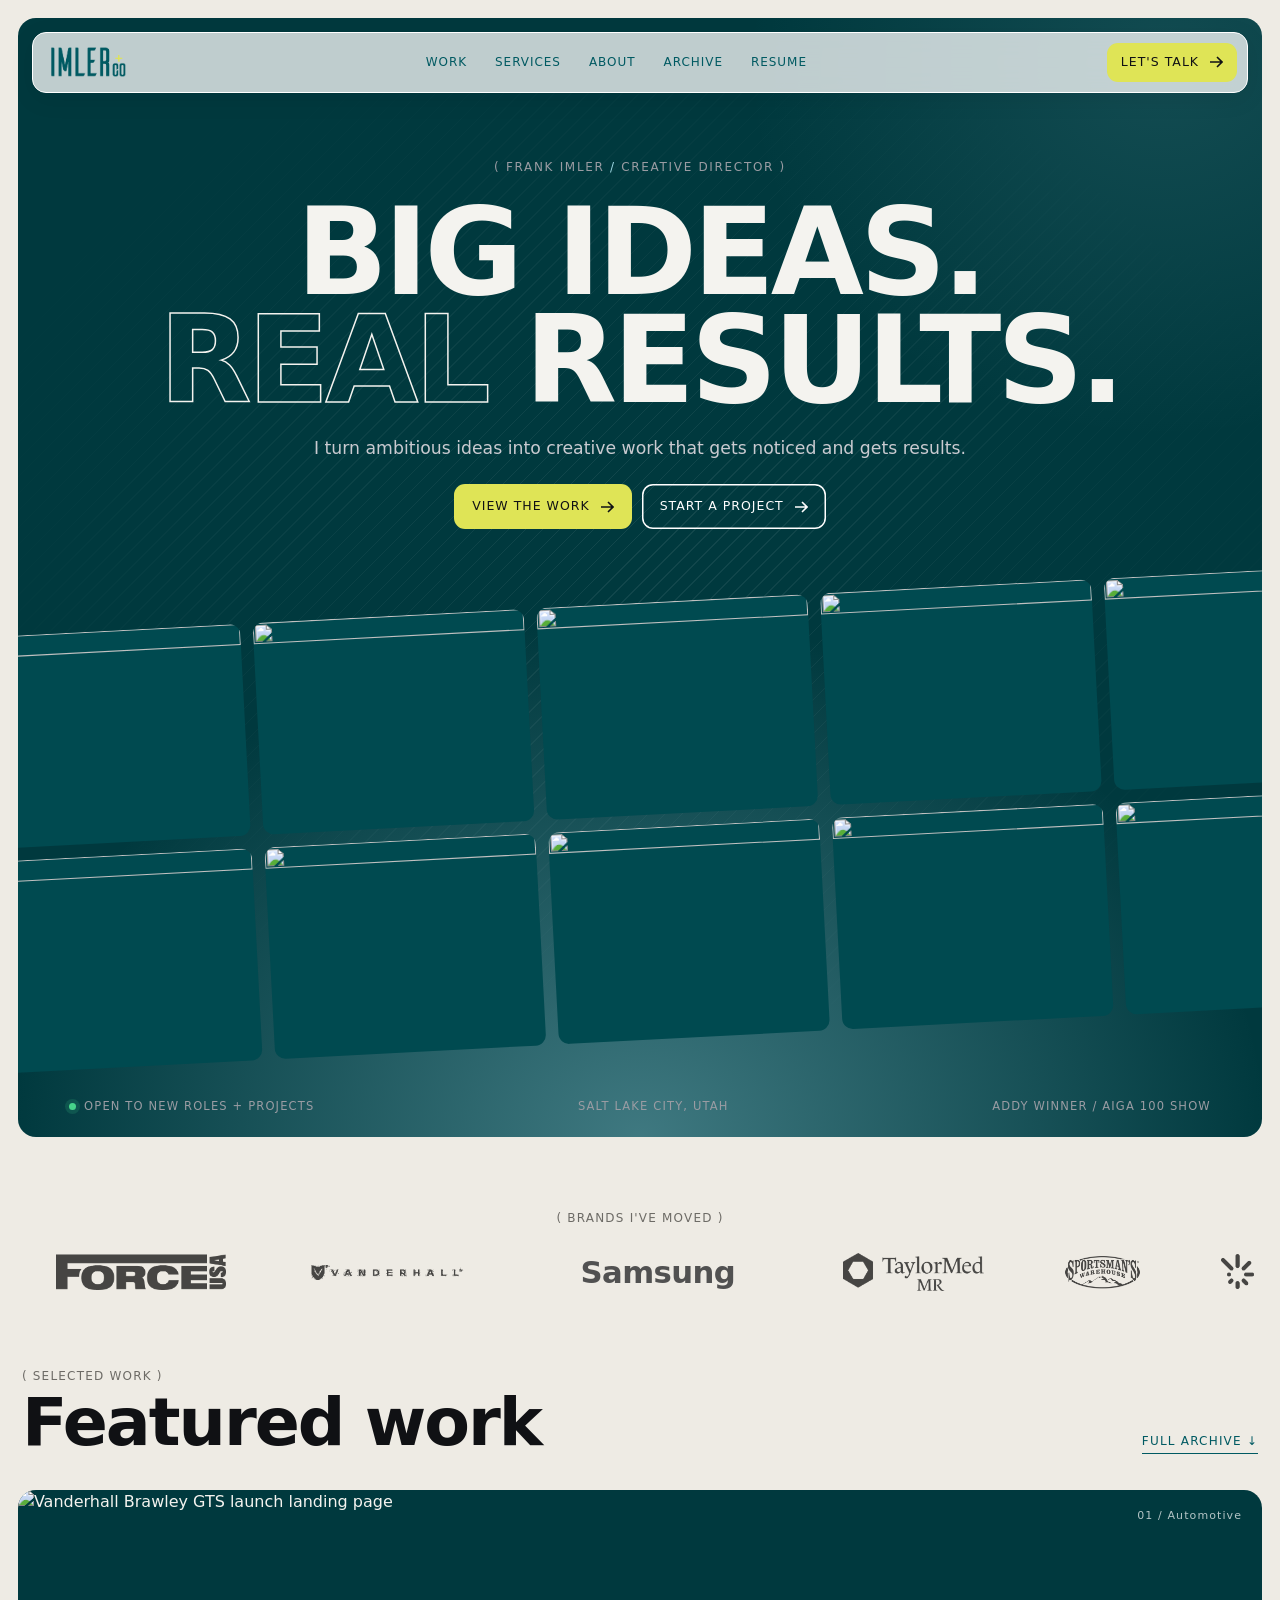
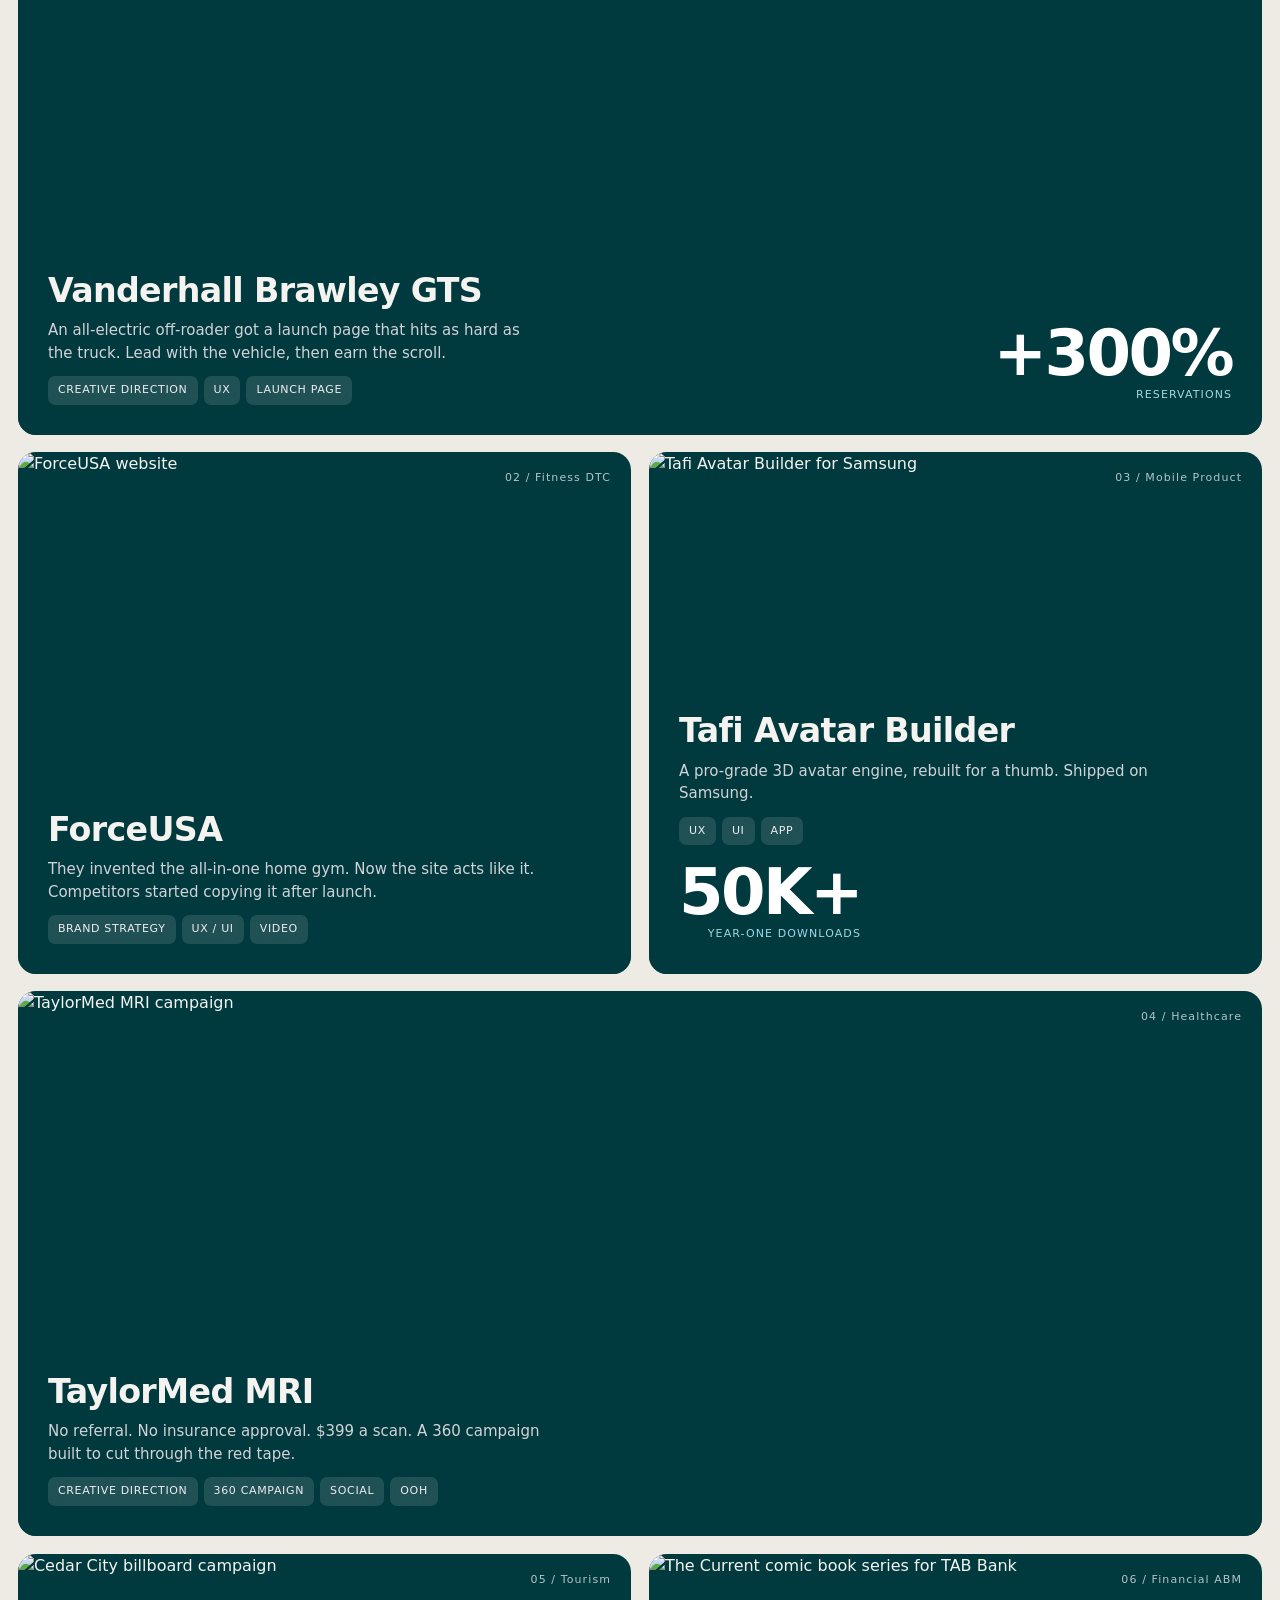
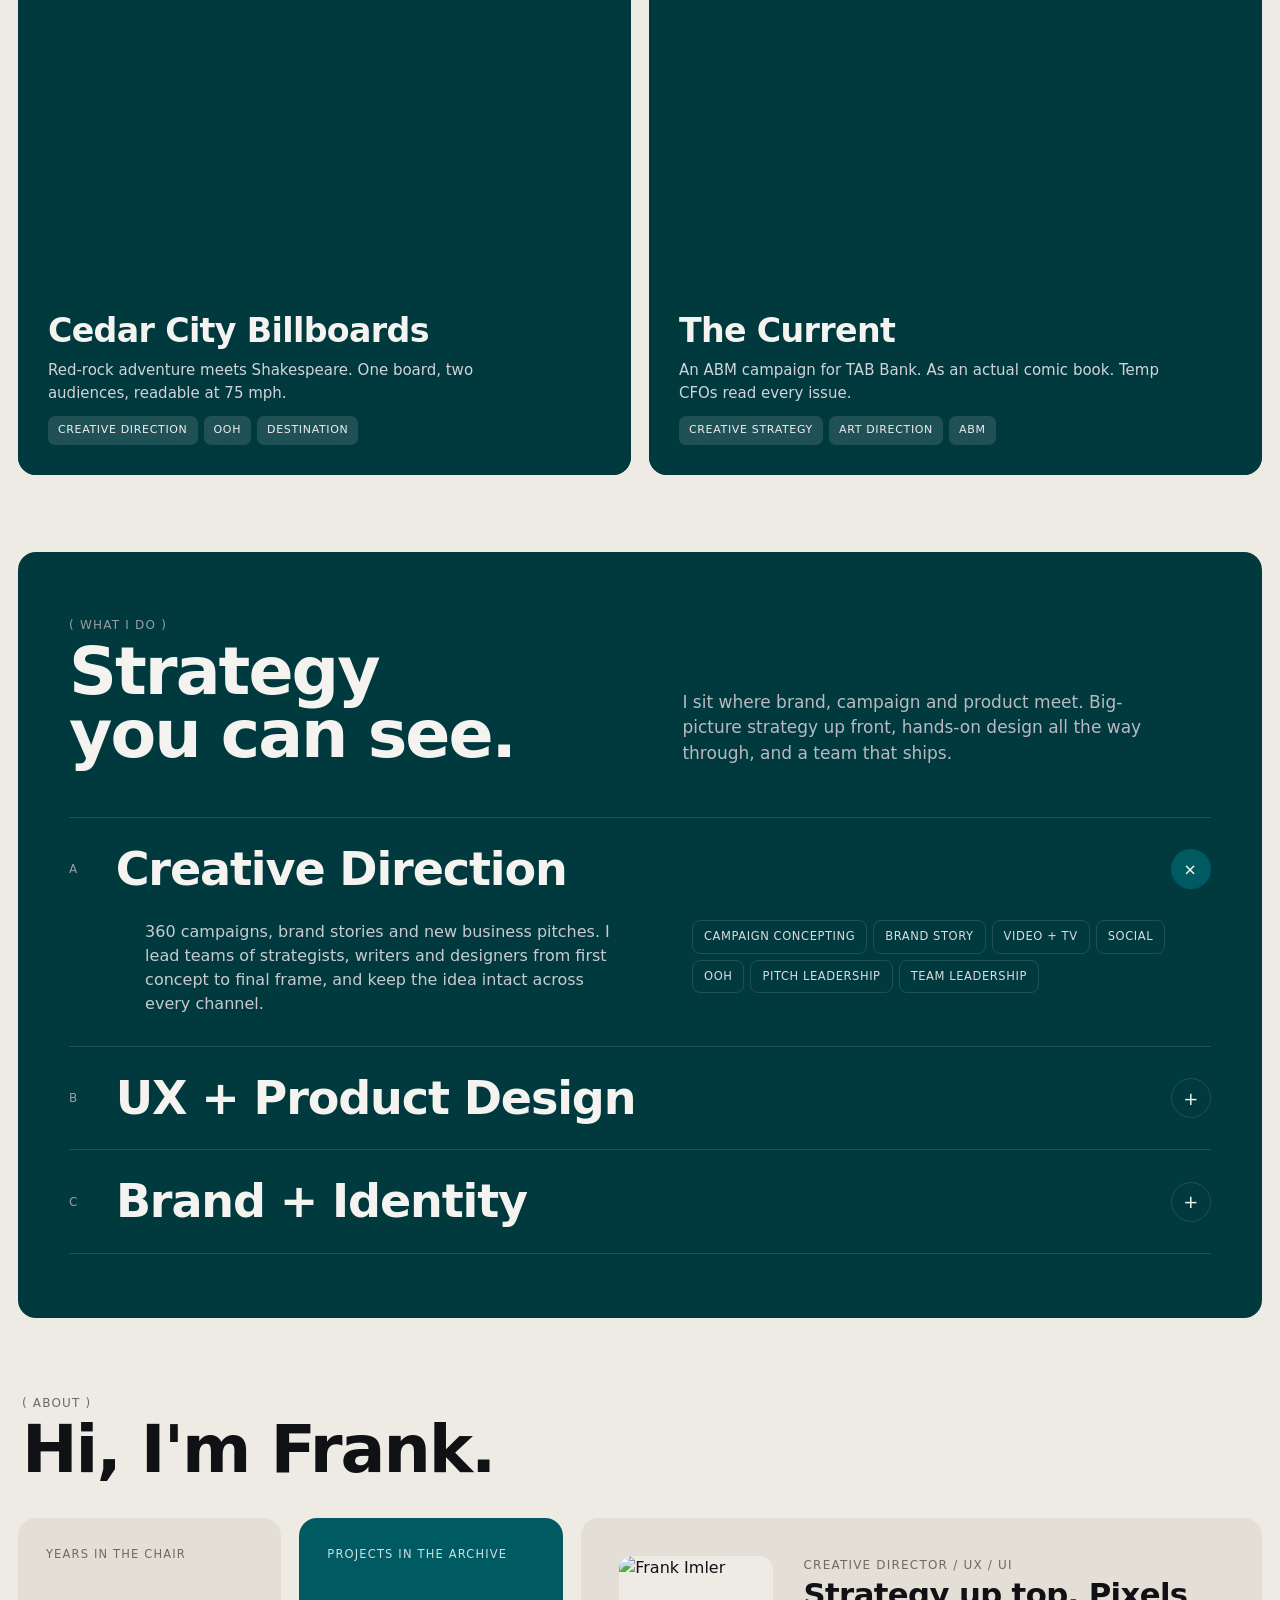
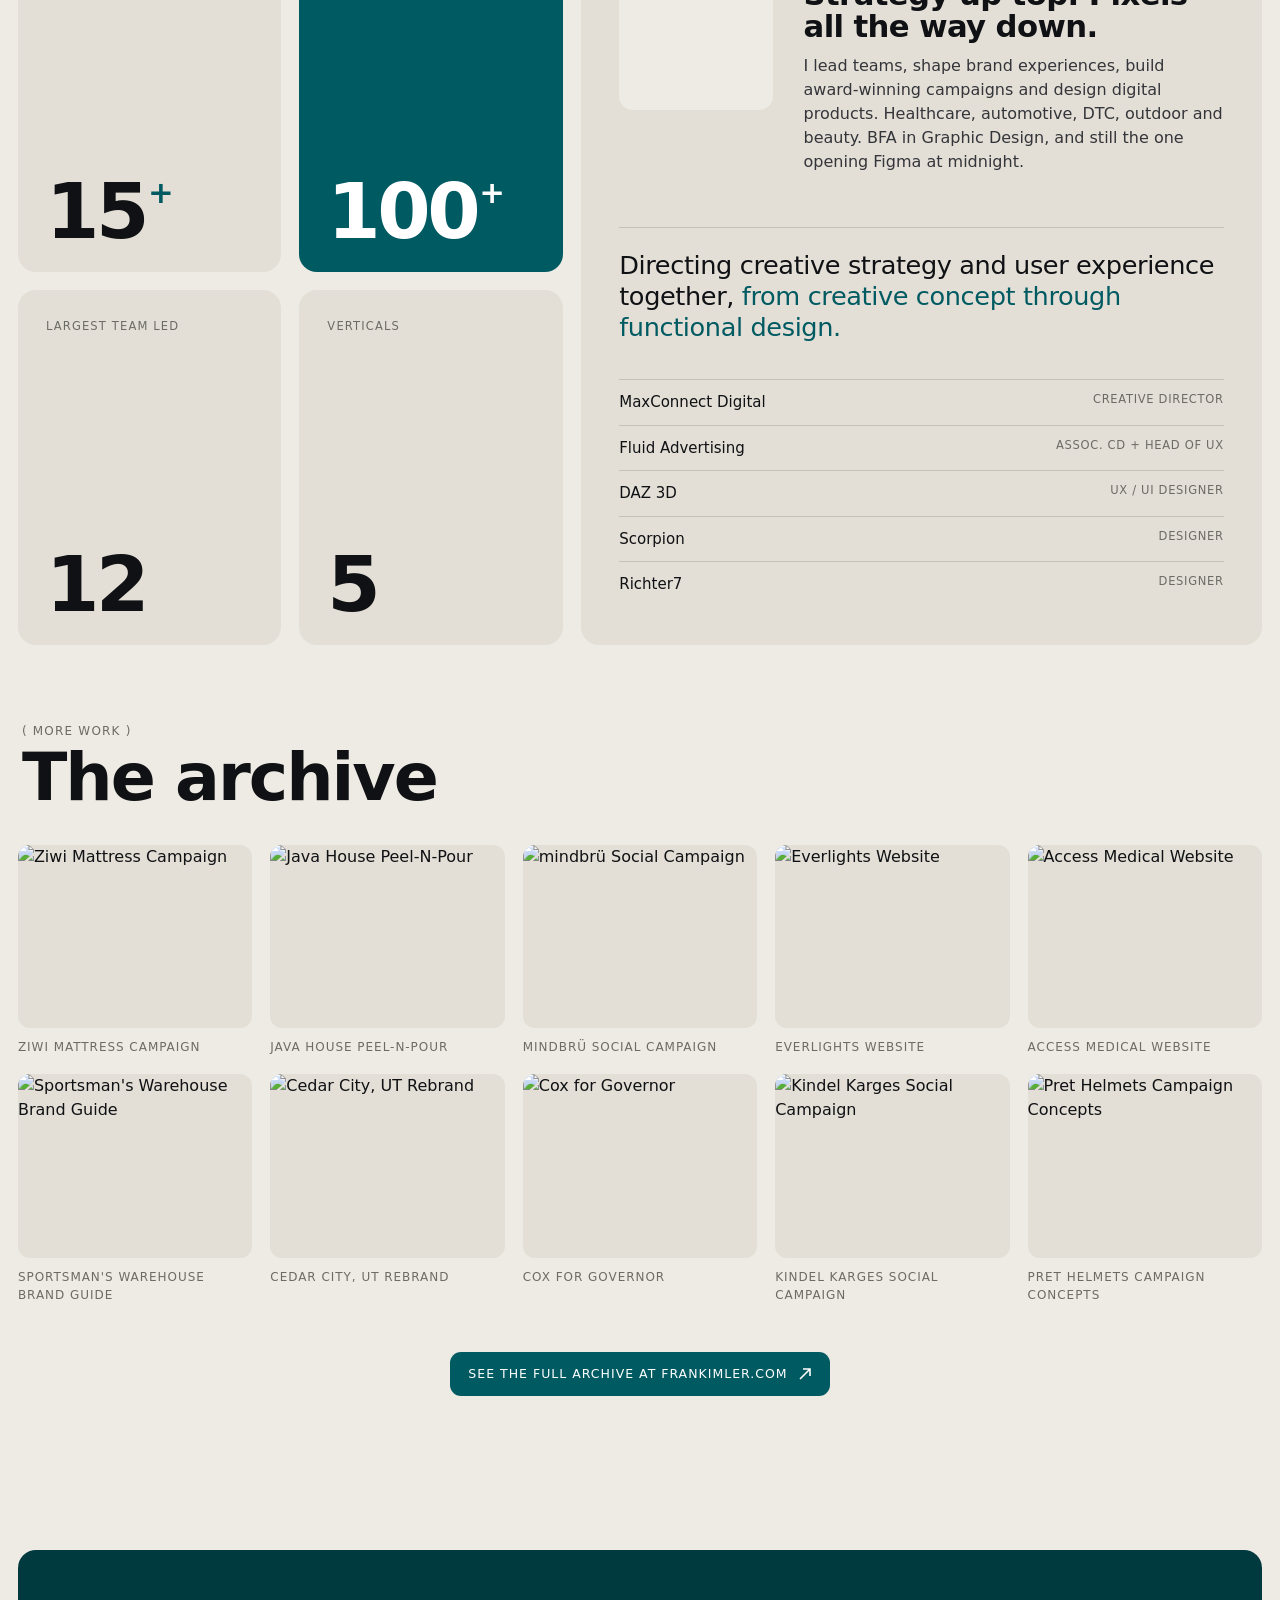
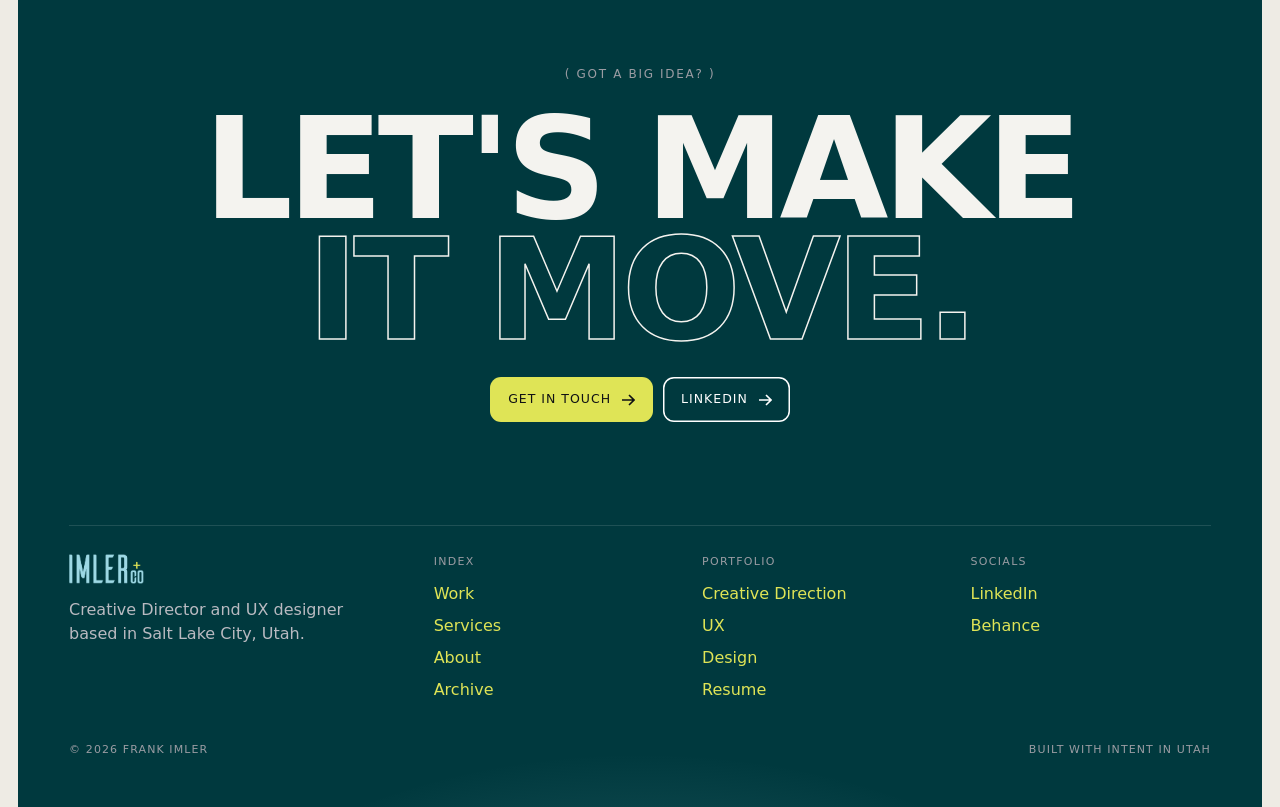
==== commit cc103a26: "Update About section quote Replace "Creative Director by title. UX designer by obsession." with "Dir" ====
--- a/index.html
+++ b/index.html
@@ -196,7 +196,7 @@
         <h3>Strategy up top. Pixels all the way down.</h3>
         <p>I lead teams, shape brand experiences, build award-winning campaigns and design digital products. Healthcare, automotive, DTC, outdoor and beauty. BFA in Graphic Design, and still the one opening Figma at midnight.</p>
       </div>
-      <blockquote>Creative Director by title. <em>UX designer by obsession.</em></blockquote>
+      <blockquote>Directing creative strategy and user experience together, <em>from creative concept through functional design.</em></blockquote>
       <div class="history">
         <div><span>MaxConnect Digital</span><span>Creative Director</span></div>
         <div><span>Fluid Advertising</span><span>Assoc. CD + Head of UX</span></div>
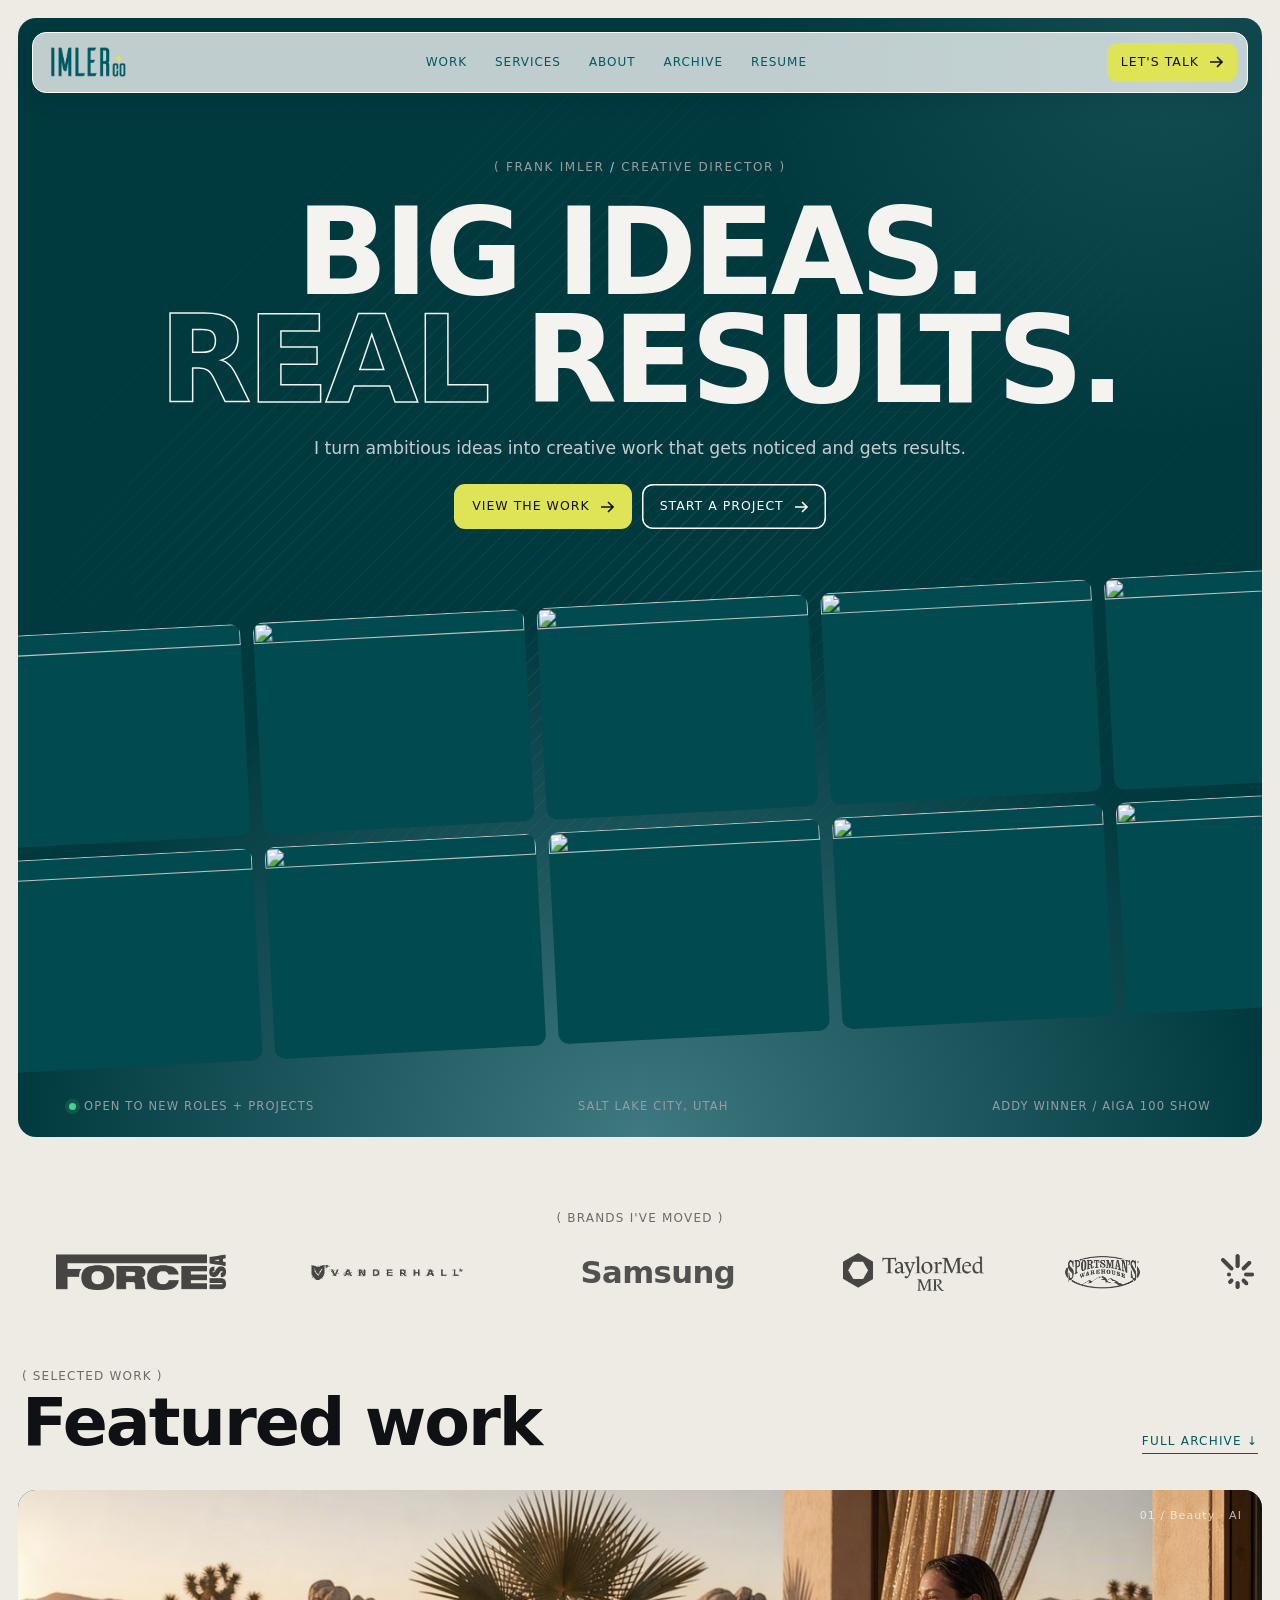
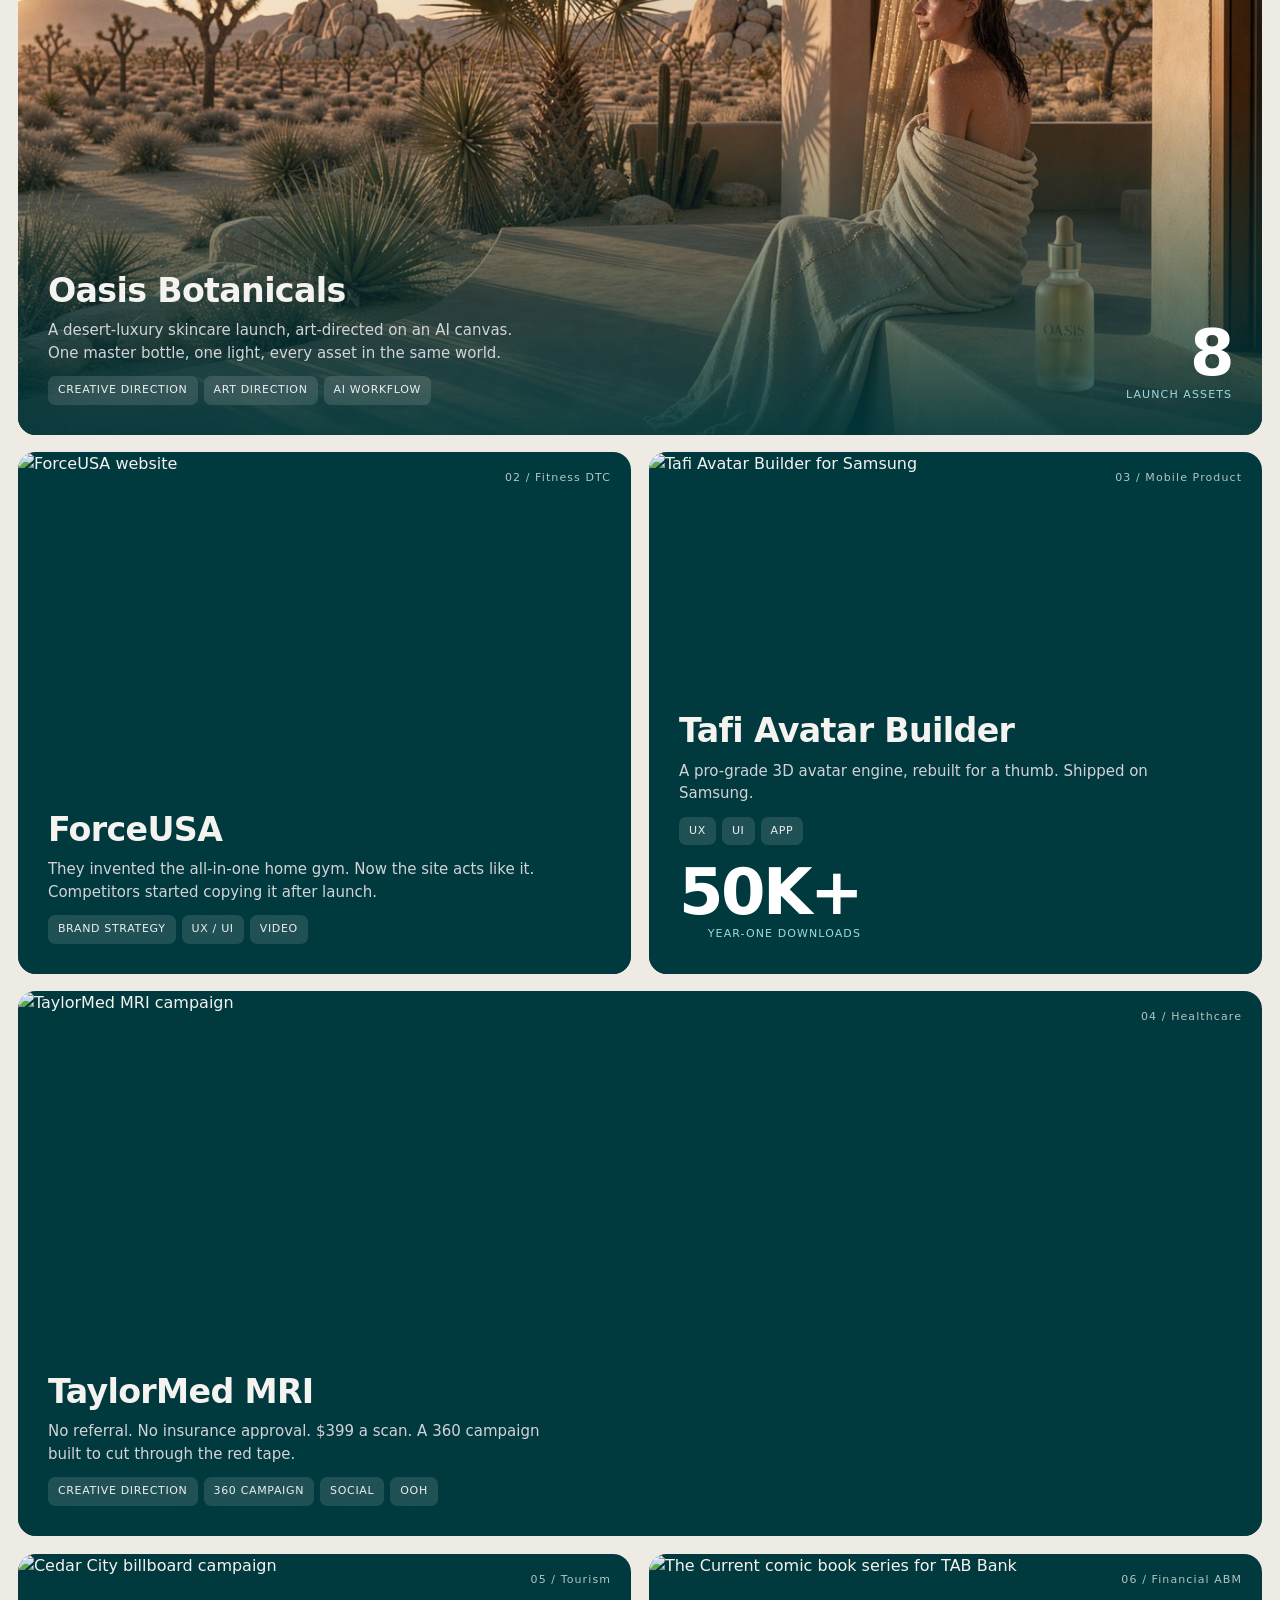
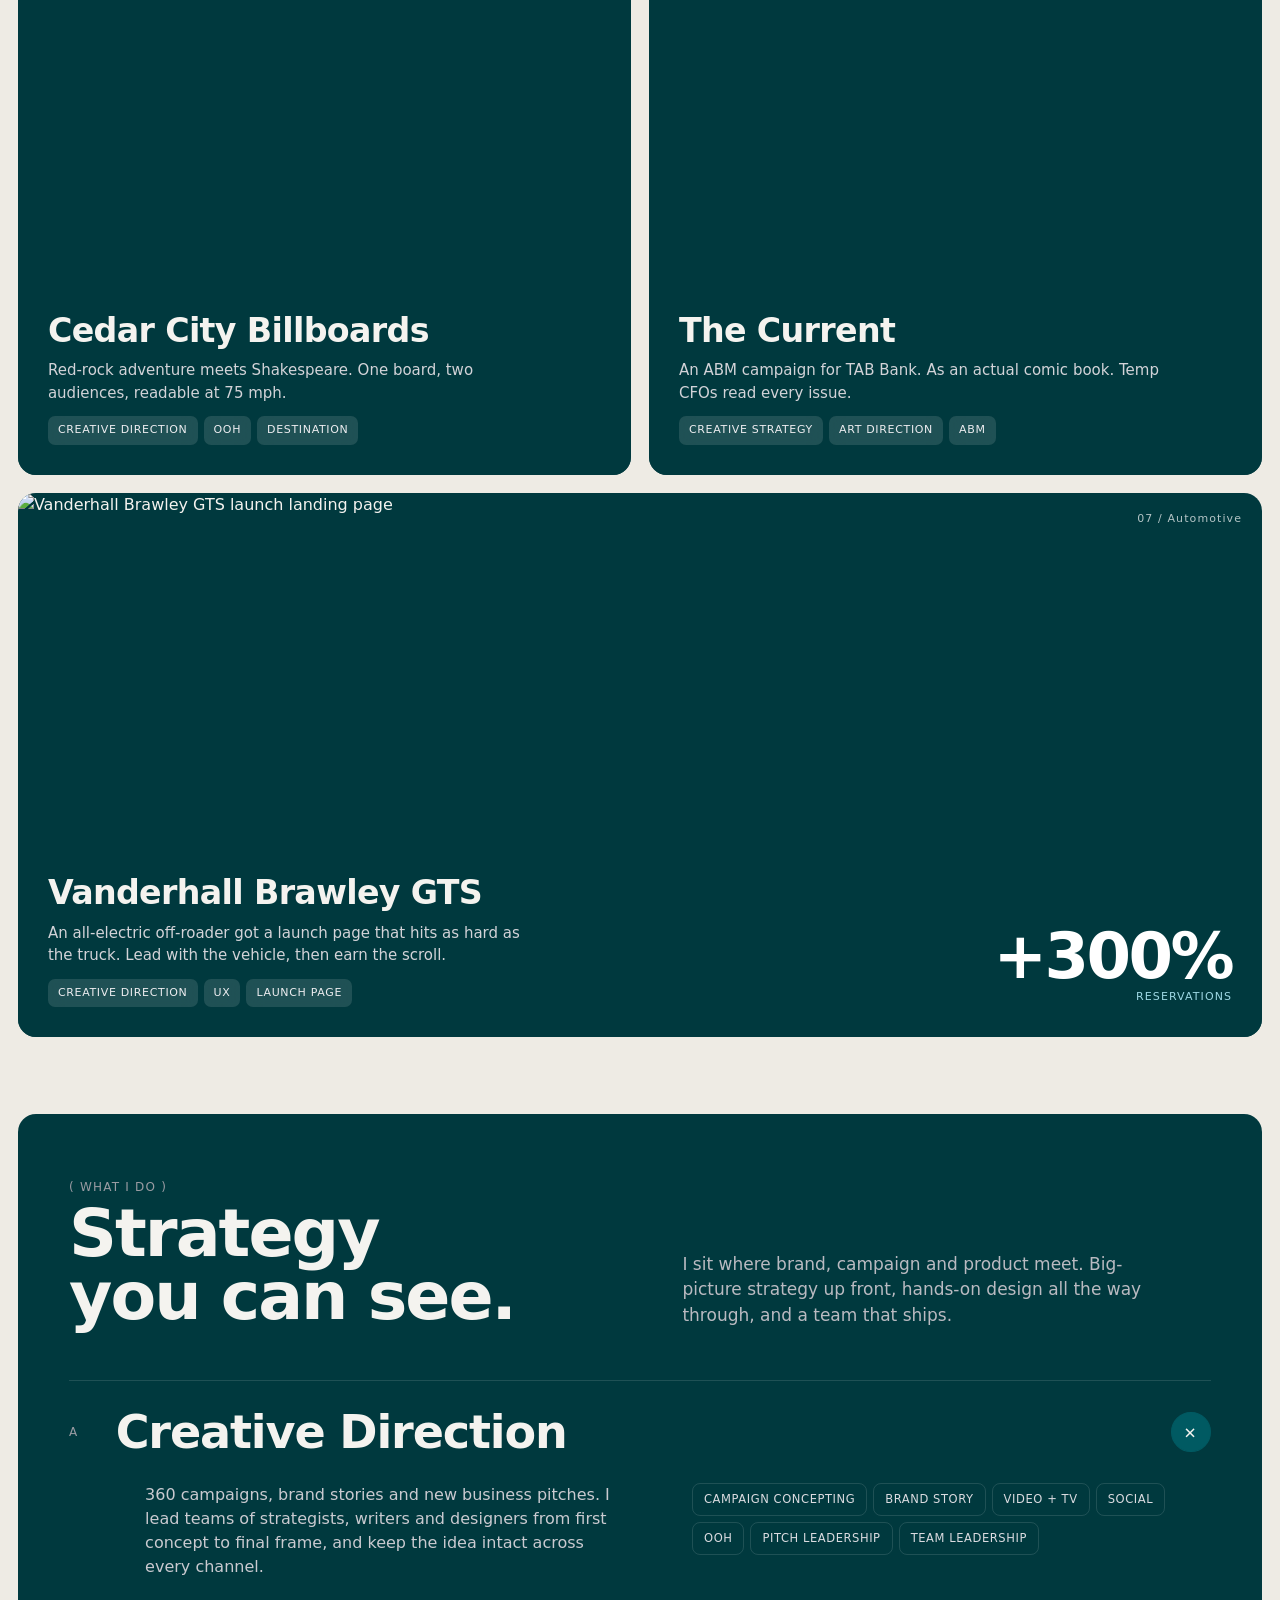
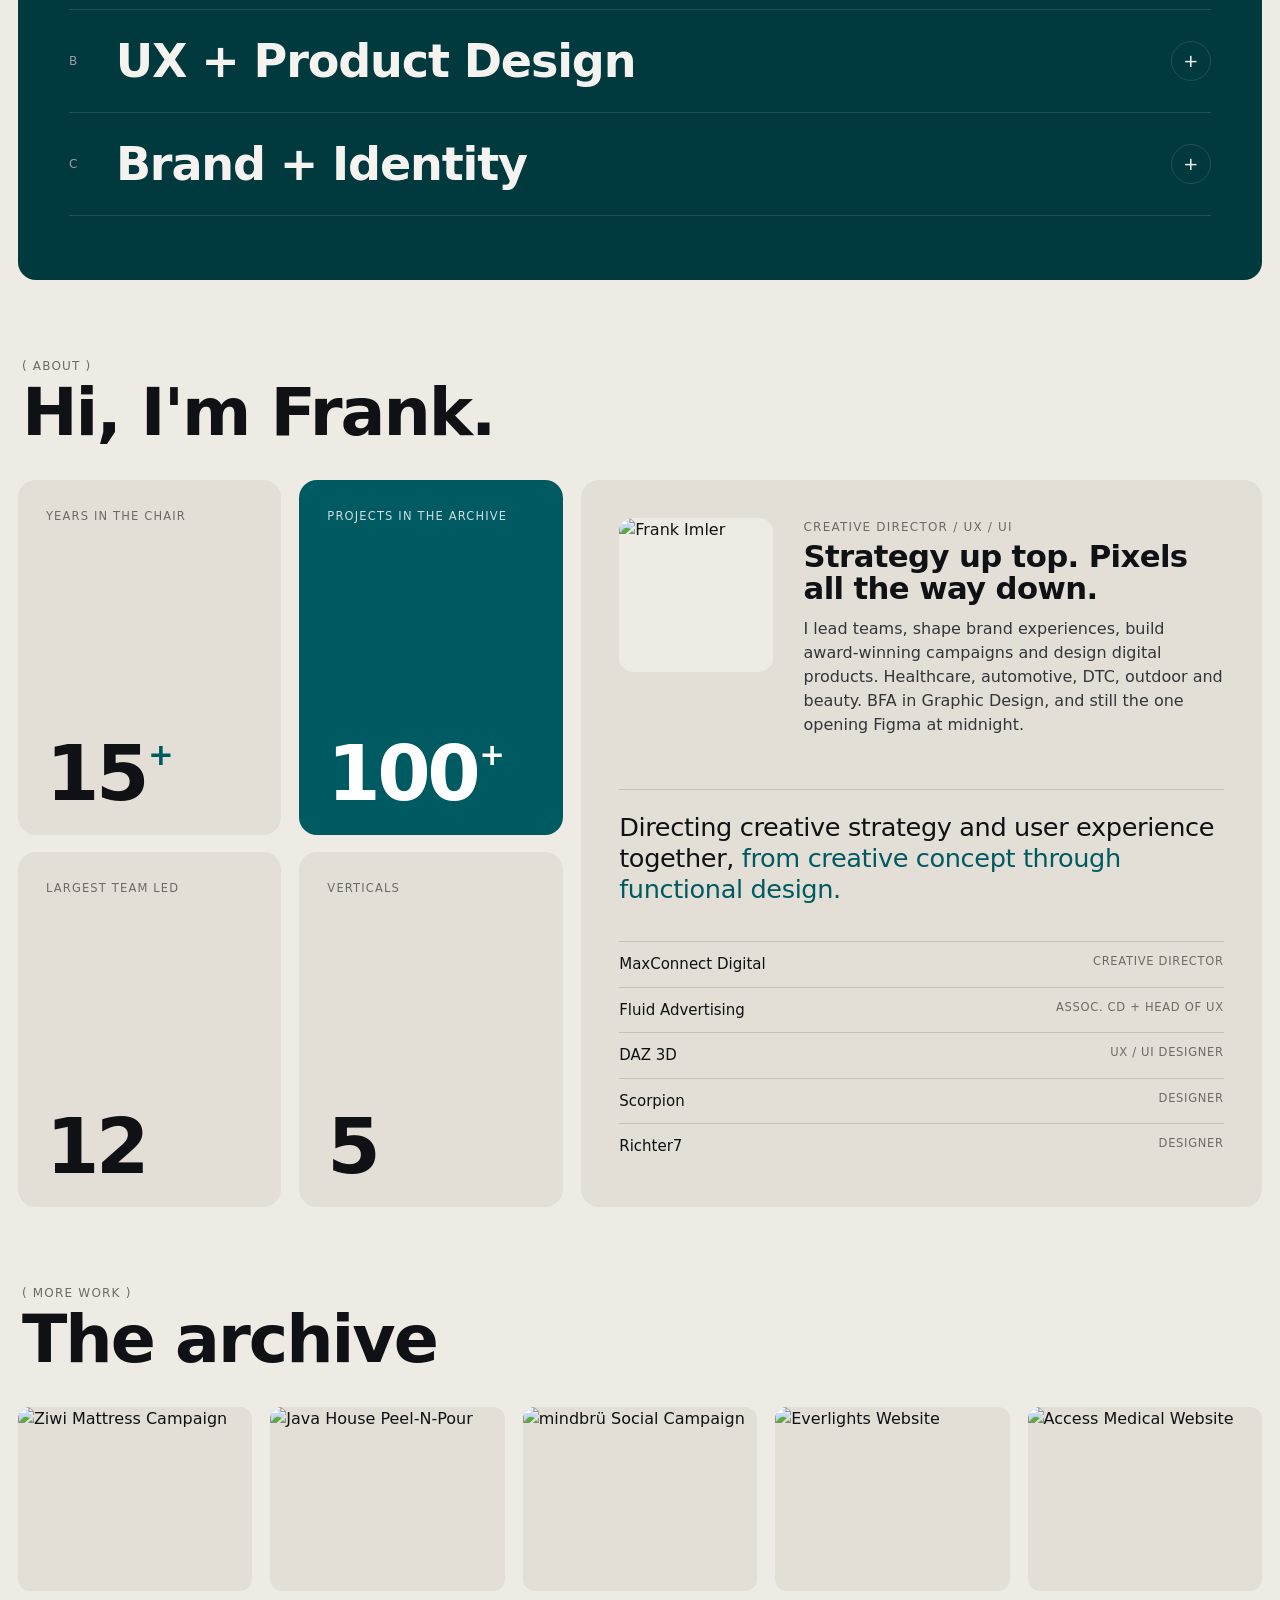
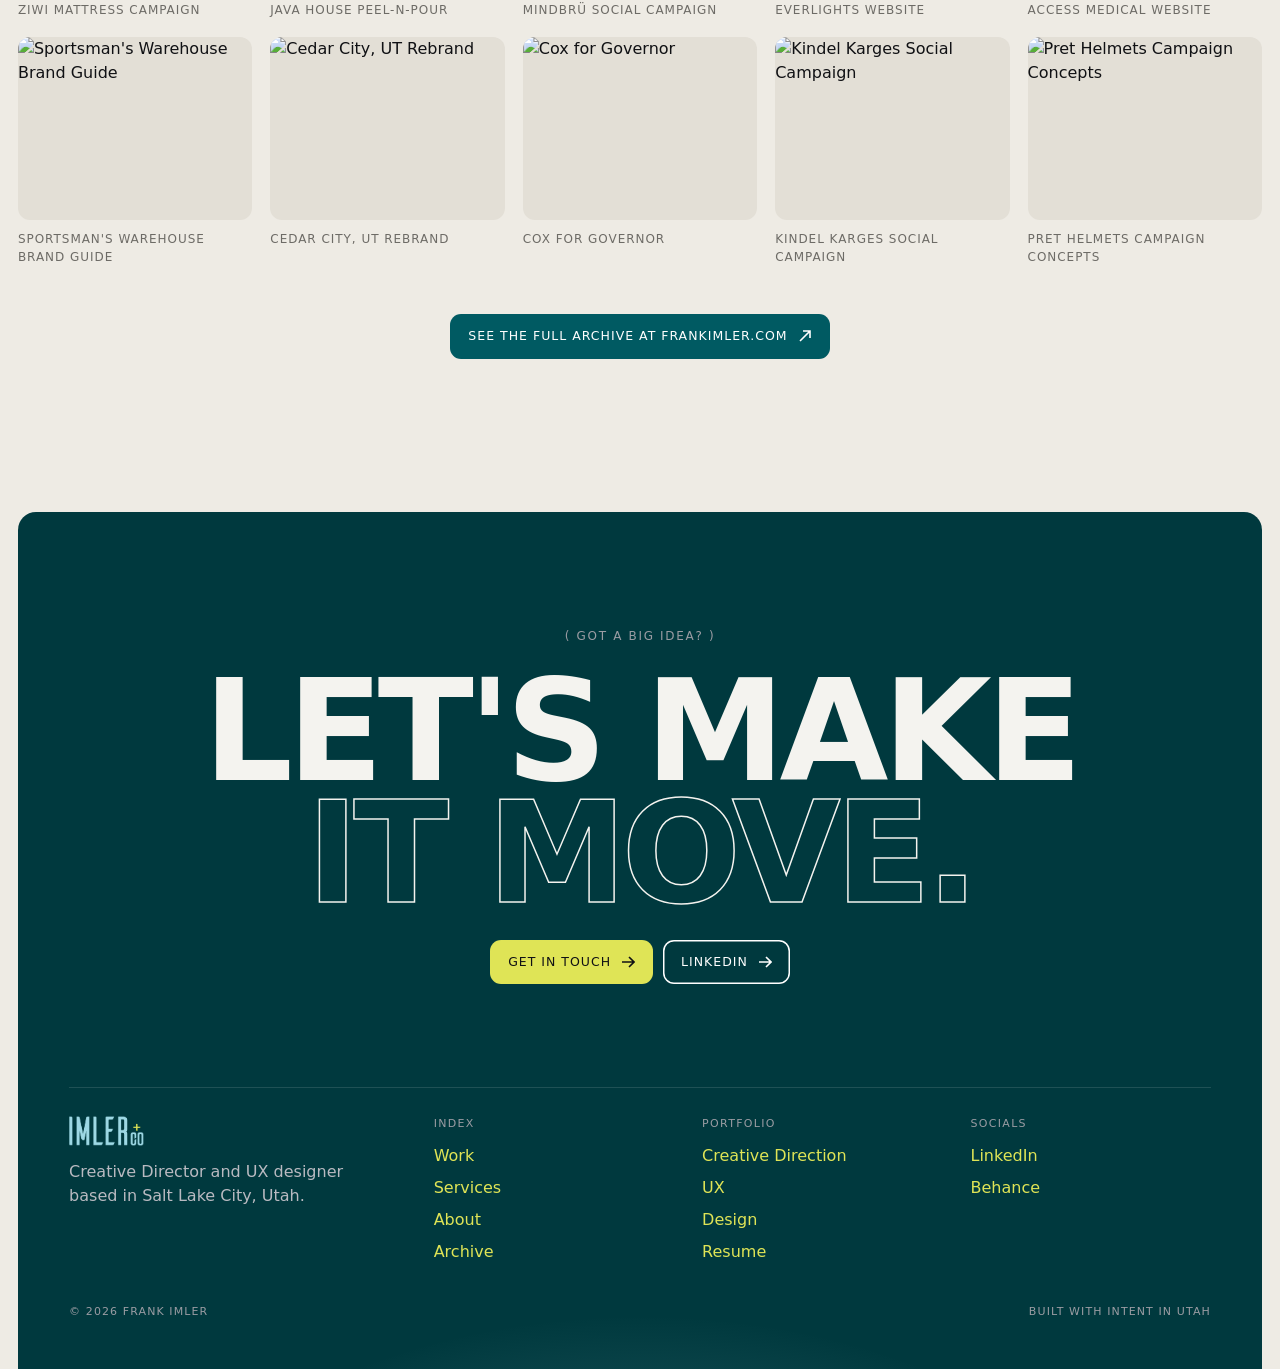
==== commit 6b47590f: "Add Oasis Botanicals case study as featured work; move Vanderhall to the bottom - New case study pag" ====
--- a/index.html
+++ b/index.html
@@ -5,7 +5,7 @@
 <meta name="viewport" content="width=device-width, initial-scale=1, viewport-fit=cover">
 <meta name="description" content="Frank Imler is a Creative Director and UX designer in Salt Lake City, Utah. 15 years of campaigns, brands and digital products that get noticed and get results.">
 <meta property="og:title" content="Frank Imler | Creative Director">
-<meta property="og:description" content="Creative Director by title. UX designer by obsession.">
+<meta property="og:description" content="Directing creative strategy and user experience together, from creative concept through functional design.">
 <meta property="og:image" content="https://cdn.myportfolio.com/65f6d075-e6f2-4852-9a29-1ee21f913631/ee2ee1a8-1583-4fbf-bd57-a104ac03a319_rw_3840.png?h=fe2b06611091da2abce0e23ac92677e2">
 <meta property="og:url" content="https://imler.co/">
 <meta name="twitter:card" content="summary_large_image">
@@ -78,16 +78,16 @@
   </div>
 
   <div class="cards">
-    <a class="card" href="vanderhall/">
-      <img src="https://cdn.myportfolio.com/65f6d075-e6f2-4852-9a29-1ee21f913631/ee2ee1a8-1583-4fbf-bd57-a104ac03a319_rw_3840.png?h=fe2b06611091da2abce0e23ac92677e2" alt="Vanderhall Brawley GTS launch landing page">
-      <span class="card-num">01 / Automotive</span>
+    <a class="card" href="oasis/">
+      <img src="oasis/img/hero.jpg" alt="Oasis Botanicals hero: a woman wrapped in gold-threaded linen on an adobe terrace at golden hour near Joshua Tree">
+      <span class="card-num">01 / Beauty · AI</span>
       <div class="card-body">
         <div class="card-meta">
-          <h3>Vanderhall Brawley GTS</h3>
-          <p>An all-electric off-roader got a launch page that hits as hard as the truck. Lead with the vehicle, then earn the scroll.</p>
-          <div class="tags"><span class="tag">Creative Direction</span><span class="tag">UX</span><span class="tag">Launch Page</span></div>
+          <h3>Oasis Botanicals</h3>
+          <p>A desert-luxury skincare launch, art-directed on an AI canvas. One master bottle, one light, every asset in the same world.</p>
+          <div class="tags"><span class="tag">Creative Direction</span><span class="tag">Art Direction</span><span class="tag">AI Workflow</span></div>
         </div>
-        <div class="result"><b>+300%</b><span>Reservations</span></div>
+        <div class="result"><b>8</b><span>Launch assets</span></div>
       </div>
     </a>
 
@@ -145,6 +145,19 @@
         </div></div>
       </a>
     </div>
+
+    <a class="card" href="vanderhall/">
+      <img loading="lazy" src="https://cdn.myportfolio.com/65f6d075-e6f2-4852-9a29-1ee21f913631/ee2ee1a8-1583-4fbf-bd57-a104ac03a319_rw_3840.png?h=fe2b06611091da2abce0e23ac92677e2" alt="Vanderhall Brawley GTS launch landing page">
+      <span class="card-num">07 / Automotive</span>
+      <div class="card-body">
+        <div class="card-meta">
+          <h3>Vanderhall Brawley GTS</h3>
+          <p>An all-electric off-roader got a launch page that hits as hard as the truck. Lead with the vehicle, then earn the scroll.</p>
+          <div class="tags"><span class="tag">Creative Direction</span><span class="tag">UX</span><span class="tag">Launch Page</span></div>
+        </div>
+        <div class="result"><b>+300%</b><span>Reservations</span></div>
+      </div>
+    </a>
   </div>
 </section>
 
--- a/styles.css
+++ b/styles.css
@@ -223,6 +223,16 @@
 .cs-grid.phone{columns:5}
 @media (max-width:800px){.cs-grid{columns:2}.cs-grid.phone{columns:3}}
 .cs-text + .cs-img, .cs-grid + .cs-img{margin-top:0}
+.cs-grid.two{columns:2}
+.cs-text ol{margin:0 0 1em;padding-left:1.4em}
+.cs-text ol li{margin-bottom:.6em}
+.cs-facts{margin:0 0 1.6em;border-top:1px solid var(--line)}
+.cs-facts div{display:grid;grid-template-columns:140px 1fr;gap:16px;padding-block:11px;border-bottom:1px solid var(--line);font-size:16px;line-height:1.45}
+.cs-facts dt{font-family:var(--mono);font-size:11.5px;letter-spacing:.08em;text-transform:uppercase;color:var(--mute);padding-top:3px}
+.cs-facts dd{margin:0}
+@media (max-width:520px){.cs-facts div{grid-template-columns:1fr;gap:2px}}
+.cs-diagram{max-width:1000px;margin:0 auto clamp(36px,5vw,64px);padding:clamp(16px,3vw,40px);background:var(--paper-2);border-radius:var(--r);overflow-x:auto}
+.cs-diagram svg{display:block;width:100%;min-width:640px;height:auto;font-family:var(--display)}
 .cs-next{display:grid;grid-template-columns:1fr 1fr;gap:var(--gut);max-width:1200px;margin:0 auto clamp(40px,6vw,88px)}
 .cs-next a{display:block;padding:clamp(20px,3vw,32px);border:1px solid var(--line);border-radius:var(--r);transition:background .2s,border-color .2s}
 .cs-next a:hover{background:var(--paper-2);border-color:var(--signal)}
